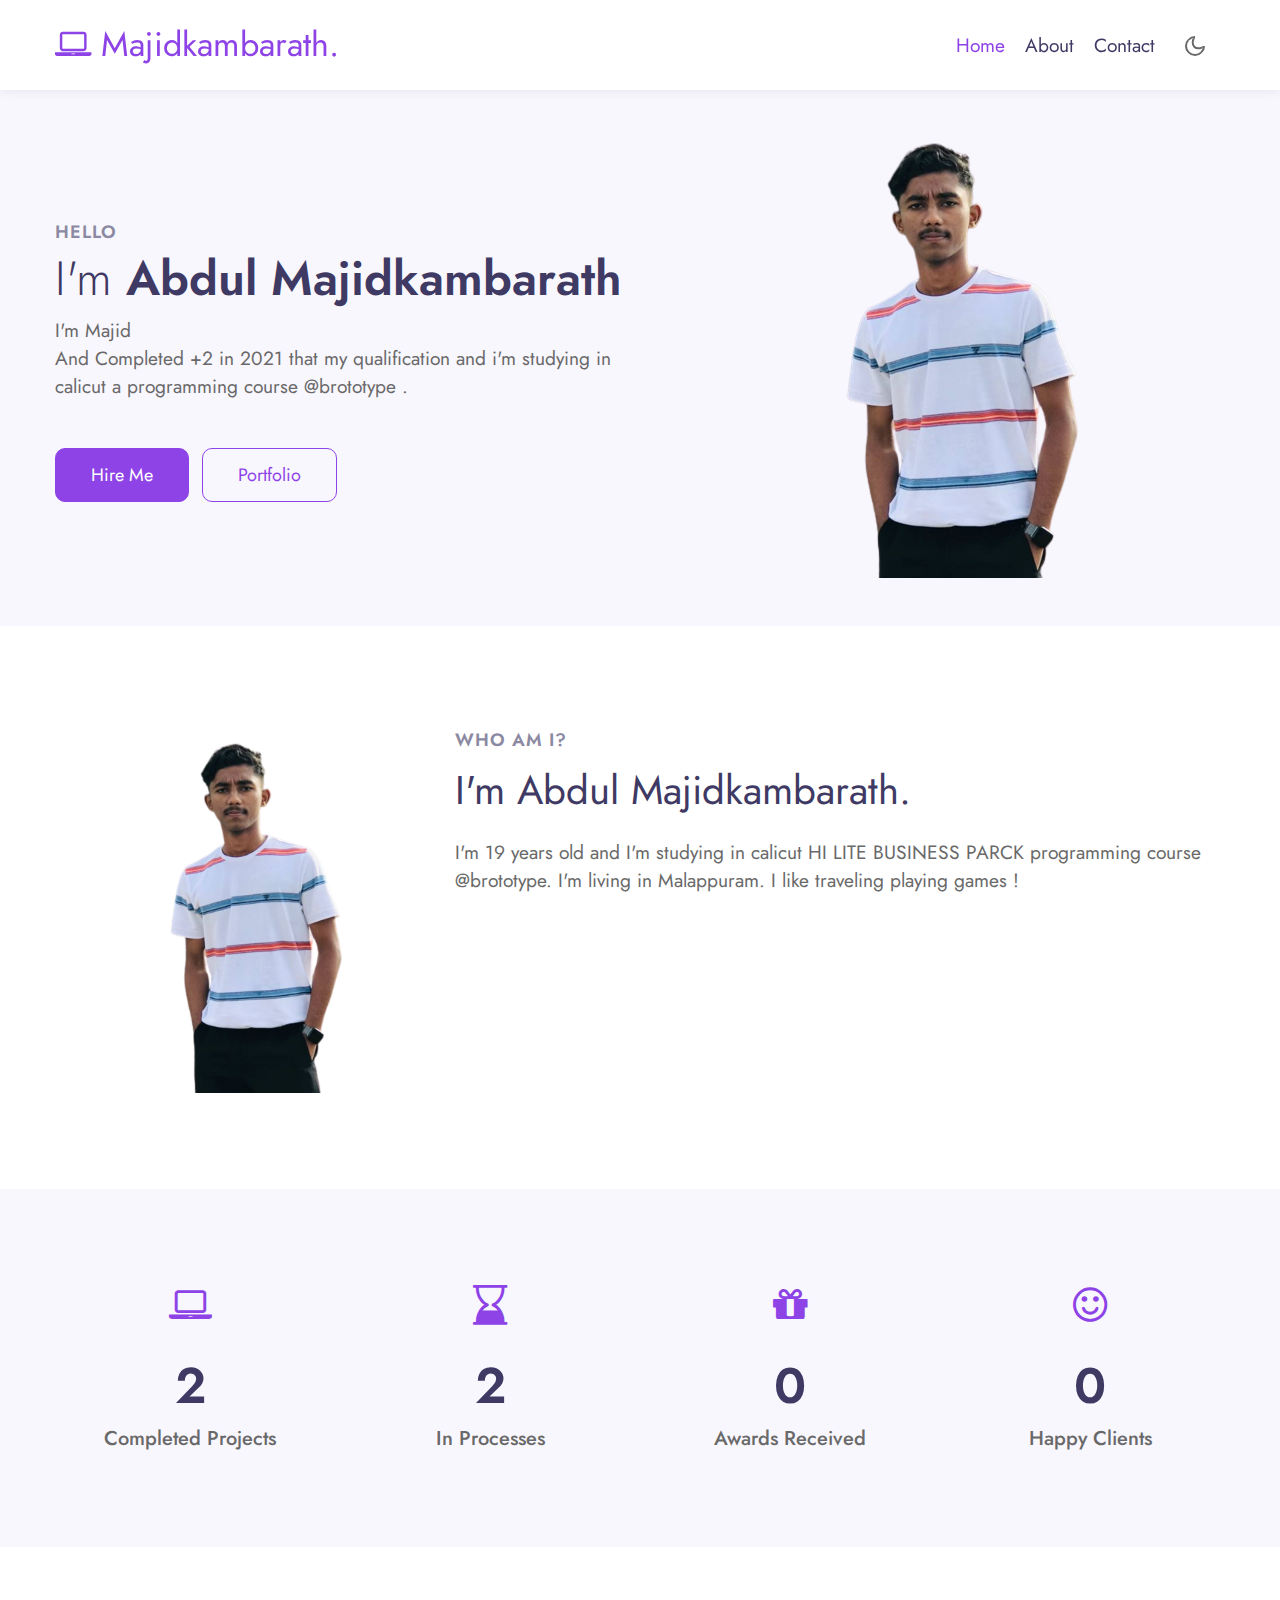
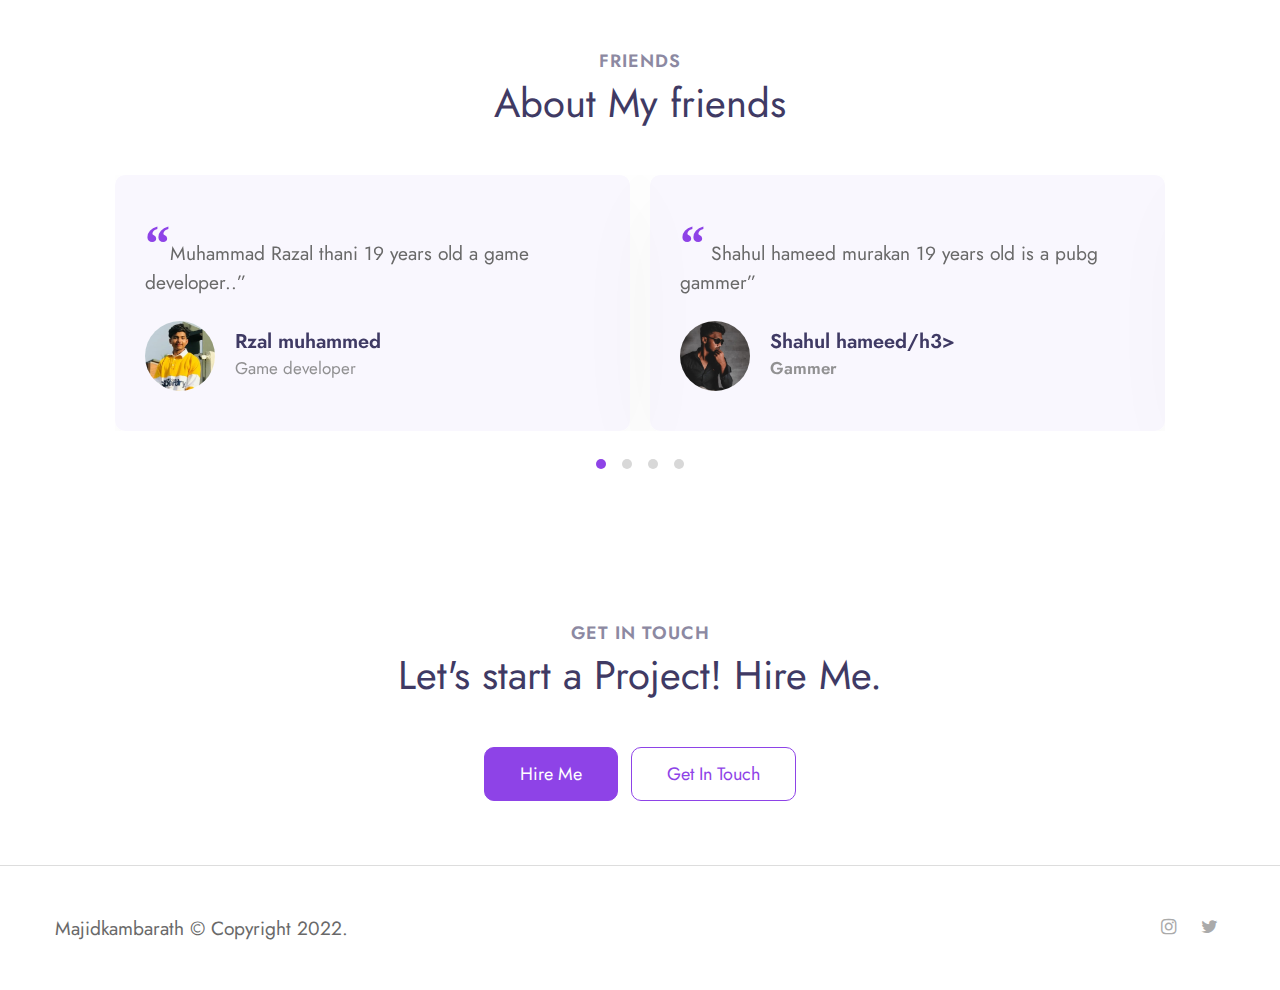
==== index.html @ 9d93299d "first commit" ====
<!--
Author: W3layouts
Author URL: http://w3layouts.com
-->
<!doctype html>
<html lang="en">

<head>
  <!-- Required meta tags -->
  <meta charset="utf-8">
  <meta name="viewport" content="width=device-width, initial-scale=1, shrink-to-fit=no">

  <title>Majidkambarath </title>

  <!-- google fonts -->  
  <link href="//fonts.googleapis.com/css2?family=Jost:wght@300;400;600&display=swap" rel="stylesheet">

  <!-- Template CSS -->
  <link rel="stylesheet" href="assets/css/style-starter.css">
</head>

<body>
<!-- header -->
<header id="site-header" class="fixed-top">
  <div class="container">
      <nav class="navbar navbar-expand-lg stroke">
          <a class="navbar-brand" href="index.html">
              <span class="fa fa-laptop"></span> Majidkambarath. 
          </a>
          <!-- if logo is image enable this   
      <a class="navbar-brand" href="#index.html">
          <img src="image-path" alt="Your logo" title="Your logo" style="height:35px;" />
      </a> -->
          <button class="navbar-toggler  collapsed bg-gradient" type="button" data-toggle="collapse"
              data-target="#navbarTogglerDemo02" aria-controls="navbarTogglerDemo02" aria-expanded="false"
              aria-label="Toggle navigation">
              <span class="navbar-toggler-icon fa icon-expand fa-bars"></span>
              <span class="navbar-toggler-icon fa icon-close fa-times"></span>
              </span>
          </button>

          <div class="collapse navbar-collapse" id="navbarTogglerDemo02">
              <ul class="navbar-nav ml-auto">
                  <li class="nav-item active">
                      <a class="nav-link" href="index.html">Home <span class="sr-only">(current)</span></a>
                  </li>
                  <li class="nav-item @@about__active">
                      <a class="nav-link" href="about.html">About</a>
                  </li>
                  <li class="nav-item @@contact__active">
                      <a class="nav-link" href="contact.html">Contact</a>
                  </li>
              </ul>
          </div>
          <!-- toggle switch for light and dark theme -->
          <div class="mobile-position">
              <nav class="navigation">
                  <div class="theme-switch-wrapper">
                      <label class="theme-switch" for="checkbox">
                          <input type="checkbox" id="checkbox">
                          <div class="mode-container">
                              <i class="gg-sun"></i>
                              <i class="gg-moon"></i>
                          </div>
                      </label>
                  </div>
              </nav>
          </div>
          <!-- //toggle switch for light and dark theme -->
      </nav>
  </div>
</header>
<!-- //header -->

<!-- banner section -->
<section id="home" class="w3l-banner py-5">
    <div class="container">
        <div class="row align-items-center">
            <div class="col-lg-6 col-sm-12 mt-lg-0 mt-4">
                <span class="title-small">Hello</span>
                <h1 class="mb-2 title"> <span>I'm</span> Abdul Majidkambarath</h1>
                <p> I'm Majid <br> And Completed +2 in 2021 that my qualification and i'm studying in calicut a programming course @brototype .</p>
                <div class="mt-sm-5 mt-4">
                    <a class="btn btn-primary btn-style mr-2" href="contact.html"> Hire Me </a>
                    <a class="btn btn-outline-primary btn-style mr-2" href="#portfolio"> Portfolio </a>
                </div>
            </div>
            <div class="col-lg-6 col-md-8 col-sm-10 mt-lg-0 mt-4">
                <div class="img-effect text-lg-center">
                    <img src="assets/images/maji1.png" alt="myphoto" class="img-fluid">
                </div>
            </div>
        </div>
    </div>
</section>
<!-- //banner section -->

<!-- home page about section -->
<section class="w3l-index3" id="about">
    <div class="midd-w3 py-5">
        <div class="container py-lg-5 py-md-3">
            <div class="row">
                <div class="col-lg-4">
                    <div class="position-relative">
                        <img src="assets/images/majid.png" alt="" class="radius-image img-fluid">
                    </div>
                </div>
                <div class="col-lg-8 mt-lg-0 mt-5">
                    <h5 class="title-small mb-2">Who am i?</h5>
                    <h3 class="title-big">I'm Abdul Majidkambarath. </h3>
                    <p class="mt-4"> I'm 19 years old and I'm studying in calicut HI LITE BUSINESS PARCK programming course @brototype. 
                      I'm living in Malappuram. I like traveling playing games !</p>
                </div>
            </div>
        </div>
    </div>
</section>
<!-- //home page about section -->

<!-- home page second section -->

<!-- //home page second section -->

<!-- home page services section -->

<!-- //home page services section -->

<!-- stats -->
<section class="w3l-stats py-lg-5 py-4" id="stats">
    <div class="gallery-inner container py-md-5 py-4">
        <div class="row stats-con">
            <div class="col-sm-3 col-6 stats_info counter_grid">
                <span class="fa fa-laptop"></span>
                <p class="counter">2</p>
                <h4>Completed projects</h4>
            </div>
            <div class="col-sm-3 col-6 stats_info counter_grid1">
                <span class="fa fa-hourglass-end"></span>
                <p class="counter">2</p>
                <h4>In processes</h4>
            </div>
            <div class="col-sm-3 col-6 stats_info counter_grid mt-sm-0 mt-5">
                <span class="fa fa-gift"></span>
                <p class="counter">0</p>
                <h4>Awards Received</h4>
            </div>
            <div class="col-sm-3 col-6 stats_info counter_grid2 mt-sm-0 mt-5">
                <span class="fa fa-smile-o"></span>
                <p class="counter">0</p>
                <h4>Happy Clients</h4>
            </div>
        </div>
    </div>
</section>
<!-- //stats -->
<!-- testimonials -->
<section class="w3l-clients" id="clients">
    <!-- /grids -->
    <div class="cusrtomer-layout py-5">
        <div class="container py-lg-5 py-md-4">
            <div class="heading text-center mx-auto">
                <h6 class="title-small text-center">Friends</h6>
                <h3 class="title-big mb-md-5 mb-4">About My friends </h3>
            </div>
            <!-- /grids -->
            <div class="testimonial-width">
                <div id="owl-demo1" class="owl-carousel owl-theme mb-4">
                    <div class="item">
                        <div class="testimonial-content">
                            <div class="testimonial">
                                <blockquote>
                                    <q>Muhammad Razal thani 19 years old a game developer..</q>
                                </blockquote>
                                <div class="testi-des">
                                    <div class="test-img"><img src="assets/images/dvil (2).jfif" class="img-fluid" alt="client-img">
                                    </div>
                                    <div class="peopl align-self">
                                        <h3>Rzal muhammed</h3>
                                        <p class="indentity">Game developer</p>
                                    </div>
                                </div>
                            </div>
                        </div>
                    </div>
                    <div class="item">
                        <div class="testimonial-content">
                            <div class="testimonial">
                                <blockquote>
                                    <q> Shahul hameed murakan 19 years old is a pubg gammer</q>
                                </blockquote>
                                <div class="testi-des">
                                    <div class="test-img"><img src="assets/images/chavu (2).jfif" class="img-fluid" alt="client-img">
                                    </div>
                                    <div class="peopl align-self">
                                        <h3>Shahul hameed/h3>
                                        <p class="indentity"> Gammer</p>
                                    </div>
                                </div>
                            </div>
                        </div>
                    </div>
                    <div class="item">
                        <div class="testimonial-content">
                            <div class="testimonial">
                                <blockquote>
                                    <q>muhammed faseen cm 21 years old is a fluter developer</q>
                                </blockquote>
                                <div class="testi-des">
                                    <div class="test-img"><img src="assets/images/feen.jpeg" class="img-fluid" alt="client-img">
                                    </div>
                                    <div class="peopl align-self">
                                        <h3>Muhammed faseen cm</h3>
                                        <p class="indentity">fluter developer</p>
                                    </div>
                                </div>
                            </div>
                        </div>
                    </div>
                    <div class="item">
                        <div class="testimonial-content">
                            <div class="testimonial">
                                <blockquote>
                                    <q>muhammed hani 19 years old is a web Designer</q>
                                </blockquote>
                                <div class="testi-des">
                                    <div class="test-img"><img src="assets/images/hni (2).jfif" class="img-fluid" alt="client-img">
                                    </div>
                                    <div class="peopl align-self">
                                        <h3>Muhammad Hani </h3>
                                        <p class="indentity">web Designer</p>
                                    </div>
                                </div>
                            </div>
                        </div>
                    </div>
                    <div class="item">
                      <div class="testimonial-content">
                          <div class="testimonial">
                              <blockquote>
                                  <q>abdu 19 years old is full stack developer</q>
                              </blockquote>
                              <div class="testi-des">
                                  <div class="test-img"><img src="assets/images/abdu.jpeg" class="img-fluid" alt="client-img">
                                  </div>
                                  <div class="peopl align-self">
                                      <h3>abdu</h3>
                                      <p class="indentity">full stack developer</p>
                                  </div>
                              </div>
                          </div>
                      </div>
                  </div>
                    <div class="item">
                        <div class="testimonial-content">
                            <div class="testimonial">
                                <blockquote>
                                    <q>shaheem shon 20 years old is fluter developer </q>
                                </blockquote>
                                <div class="testi-des">
                                    <div class="test-img"><img src="assets/images/shon (2).jfif" class="img-fluid" alt="client-img">
                                    </div>
                                    <div class="peopl align-self">
                                        <h3>shaheem shon</h3>
                                        <p class="indentity">fluter developer</p>
                                    </div>
                                </div>
                            </div>
                        </div>
                    </div>
                    <div class="item">
                        <div class="testimonial-content">
                            <div class="testimonial">
                                <blockquote>
                                    <q>muhammed hadi kt 19 years old is full stack developer</q>
                                </blockquote>
                                <div class="testi-des">
                                    <div class="test-img"><img src="assets/images/hdai.jpeg" class="img-fluid" alt="client-img">
                                    </div>
                                    <div class="peopl align-self">
                                        <h3>muhammed hadi kt</h3>
                                        <p class="indentity">full stack developer</p>
                                    </div>
                                </div>
                            </div>
                        </div>
                    </div>
                </div>
            </div>
        </div>
        <!-- /grids -->
    </div>
    <!-- //grids -->
</section>
<!-- //testimonials -->

<!-- home page video popup section -->

<!-- //home page video popup section -->

 <!-- freelance hire me -->
 <section class="w3l-grid-quote text-center py-5">
   <div class="container py-3">
     <h6 class="title-small">Get in touch</h6>
     <h3 class="title-big mb-md-5 mb-4">Let's start a Project! Hire Me.</h3>
     <a href="contact.html" class="btn btn-style btn-primary mr-2">Hire Me </a>
     <a href="contact.html" class="btn btn-style btn-outline-primary">Get in touch</a>
   </div>
 </section>
 <!-- //freelance hire me -->
 
<!-- Footer -->
<section class="w3l-footer py-sm-5 py-4">
  <div class="container">
    <div class="footer-content">
      <div class="row">
        <div class="col-lg-8 footer-left">
          <p class="m-0">Majidkambarath © Copyright 2022.</p>
        </div>
        <div class="col-lg-4 footer-right text-lg-right text-center mt-lg-0 mt-3">
          <ul class="social m-0 p-0">
            <li><a href="https://instagram.com/abd__majii?igshid=YmMyMTA2M2Y"><span class="fa fa-instagram"></span></a></li>
            <li><a href="https://twitter.com/abd__maji_?t=qpiXvEOFUQR3pn9uxvbAnA&s=09"><span class="fa fa-twitter"></span></a></li>
          </ul>
        </div>
      </div>
    </div>
  </div>

  <!-- move top -->
  <button onclick="topFunction()" id="movetop" title="Go to top">
    <span class="fa fa-angle-up"></span>
  </button>
  <script>
    // When the user scrolls down 20px from the top of the document, show the button
    window.onscroll = function () {
      scrollFunction()
    };

    function scrollFunction() {
      if (document.body.scrollTop > 20 || document.documentElement.scrollTop > 20) {
        document.getElementById("movetop").style.display = "block";
      } else {
        document.getElementById("movetop").style.display = "none";
      }
    }

    // When the user clicks on the button, scroll to the top of the document
    function topFunction() {
      document.body.scrollTop = 0;
      document.documentElement.scrollTop = 0;
    }
  </script>
  <!-- /move top -->
</section>
<!-- //Footer -->

<!-- all js scripts and files here -->

<script src="assets/js/theme-change.js"></script><!-- theme switch js (light and dark)-->

<script src="assets/js/jquery-3.3.1.min.js"></script><!-- default jQuery -->

<!-- /typig-text-->
<script>
  const typedTextSpan = document.querySelector(".typed-text");
  const cursorSpan = document.querySelector(".cursor");

  function type() {
    if (charIndex < textArray[textArrayIndex].length) {
      if (!cursorSpan.classList.contains("typing")) cursorSpan.classList.add("typing");
      typedTextSpan.textContent += textArray[textArrayIndex].charAt(charIndex);
      charIndex++;
      setTimeout(type, typingDelay);
    } else {
      cursorSpan.classList.remove("typing");
      setTimeout(erase, newTextDelay);
    }
  }

  function erase() {
    if (charIndex > 0) {
      // add class 'typing' if there's none
      if (!cursorSpan.classList.contains("typing")) {
        cursorSpan.classList.add("typing");
      }
      typedTextSpan.textContent = textArray[textArrayIndex].substring(0, 0);
      charIndex--;
      setTimeout(erase, erasingDelay);
    } else {
      cursorSpan.classList.remove("typing");
      textArrayIndex++;
      if (textArrayIndex >= textArray.length) textArrayIndex = 0;
      setTimeout(type, typingDelay);
    }
  }

  document.addEventListener("DOMContentLoaded", function () { // On DOM Load initiate the effect
    if (textArray.length) setTimeout(type, newTextDelay + 250);
  });
</script>
<!-- //typig-text-->

<!-- services owlcarousel -->
<script src="assets/js/owl.carousel.js"></script>

<!-- script for services -->
<script>
  $(document).ready(function () {
    $('.owl-two').owlCarousel({
      loop: true,
      margin: 30,
      nav: false,
      responsiveClass: true,
      autoplay: false,
      autoplayTimeout: 5000,
      autoplaySpeed: 1000,
      autoplayHoverPause: false,
      responsive: {
        0: {
          items: 1,
          nav: false
        },
        480: {
          items: 1,
          nav: false
        },
        700: {
          items: 1,
          nav: false
        },
        1090: {
          items: 3,
          nav: false
        }
      }
    })
  })
</script>
<!-- //script for services -->

<!-- script for tesimonials carousel slider -->
<script>
  $(document).ready(function () {
    $("#owl-demo1").owlCarousel({
      loop: true,
      margin: 20,
      nav: false,
      responsiveClass: true,
      responsive: {
        0: {
          items: 1,
          nav: false
        },
        736: {
          items: 1,
          nav: false
        },
        1000: {
          items: 2,
          nav: false,
          loop: false
        }
      }
    })
  })
</script>
<!-- //script for tesimonials carousel slider -->

<!-- video popup -->
<script src="assets/js/jquery.magnific-popup.min.js"></script>
<script>
  $(document).ready(function () {
    $('.popup-with-zoom-anim').magnificPopup({
      type: 'inline',

      fixedContentPos: false,
      fixedBgPos: true,

      overflowY: 'auto',

      closeBtnInside: true,
      preloader: false,

      midClick: true,
      removalDelay: 300,
      mainClass: 'my-mfp-zoom-in'
    });

    $('.popup-with-move-anim').magnificPopup({
      type: 'inline',

      fixedContentPos: false,
      fixedBgPos: true,

      overflowY: 'auto',

      closeBtnInside: true,
      preloader: false,

      midClick: true,
      removalDelay: 300,
      mainClass: 'my-mfp-slide-bottom'
    });
  });
</script>
<!-- //video popup -->

<!-- stats number counter-->
<script src="assets/js/jquery.waypoints.min.js"></script>
<script src="assets/js/jquery.countup.js"></script>
<script>
  $('.counter').countUp();
</script>
<!-- //stats number counter -->

<!-- disable body scroll which navbar is in active -->
<script>
  $(function () {
    $('.navbar-toggler').click(function () {
      $('body').toggleClass('noscroll');
    })
  });
</script>
<!-- disable body scroll which navbar is in active -->

<!--/MENU-JS-->
<script>
  $(window).on("scroll", function () {
    var scroll = $(window).scrollTop();

    if (scroll >= 80) {
      $("#site-header").addClass("nav-fixed");
    } else {
      $("#site-header").removeClass("nav-fixed");
    }
  });

  //Main navigation Active Class Add Remove
  $(".navbar-toggler").on("click", function () {
    $("header").toggleClass("active");
  });
  $(document).on("ready", function () {
    if ($(window).width() > 991) {
      $("header").removeClass("active");
    }
    $(window).on("resize", function () {
      if ($(window).width() > 991) {
        $("header").removeClass("active");
      }
    });
  });
</script>
<!--//MENU-JS-->

<!-- bootstrap js -->
<script src="assets/js/bootstrap.min.js"></script>

</body>

</html>
---- assets/css/style-starter.css ----
@charset "UTF-8";
/*--
Author: W3layouts
Author URL: http://w3layouts.com
--*/
/*!
 * Bootstrap v4.4.1 (https://getbootstrap.com/)
 * Copyright 2011-2019 The Bootstrap Authors
 * Copyright 2011-2019 Twitter, Inc.
 * Licensed under MIT (https://github.com/twbs/bootstrap/blob/master/LICENSE)
 */
:root {
  --blue: #007bff;
  --indigo: #6610f2;
  --purple: #6f42c1;
  --pink: #e83e8c;
  --red: #dc3545;
  --orange: #fd7e14;
  --yellow: #ffc107;
  --green: #28a745;
  --teal: #20c997;
  --cyan: #17a2b8;
  --white: #fff;
  --gray: #6c757d;
  --gray-dark: #343a40;
  --primary: #8e43e7;
  --secondary: #273c66;
  --success: #28a745;
  --info: #17a2b8;
  --warning: #ffc107;
  --danger: #dc3545;
  --light: #f8f9fa;
  --dark: #343a40;
  --breakpoint-xs: 0;
  --breakpoint-sm: 576px;
  --breakpoint-md: 768px;
  --breakpoint-lg: 992px;
  --breakpoint-xl: 1200px;
  --font-family-sans-serif: -apple-system, BlinkMacSystemFont, "Segoe UI", Roboto, "Helvetica Neue", Arial, "Noto Sans", sans-serif, "Apple Color Emoji", "Segoe UI Emoji", "Segoe UI Symbol", "Noto Color Emoji";
  --font-family-monospace: SFMono-Regular, Menlo, Monaco, Consolas, "Liberation Mono", "Courier New", monospace; }

*,
*::before,
*::after {
  box-sizing: border-box; }

html {
  font-family: sans-serif;
  line-height: 1.15;
  -webkit-text-size-adjust: 100%;
  -webkit-tap-highlight-color: rgba(0, 0, 0, 0); }

article, aside, figcaption, figure, footer, header, hgroup, main, nav, section {
  display: block; }

body {
  margin: 0;
  font-family: -apple-system, BlinkMacSystemFont, "Segoe UI", Roboto, "Helvetica Neue", Arial, "Noto Sans", sans-serif, "Apple Color Emoji", "Segoe UI Emoji", "Segoe UI Symbol", "Noto Color Emoji";
  font-size: 1rem;
  font-weight: 400;
  line-height: 1.5;
  color: #212529;
  text-align: left;
  background-color: #fff; }

[tabindex="-1"]:focus:not(:focus-visible) {
  outline: 0 !important; }

hr {
  box-sizing: content-box;
  height: 0;
  overflow: visible; }

h1, h2, h3, h4, h5, h6 {
  margin-top: 0;
  margin-bottom: 0.5rem; }

p {
  margin-top: 0;
  margin-bottom: 1rem; }

abbr[title],
abbr[data-original-title] {
  text-decoration: underline;
  -webkit-text-decoration: underline dotted;
          text-decoration: underline dotted;
  cursor: help;
  border-bottom: 0;
  -webkit-text-decoration-skip-ink: none;
          text-decoration-skip-ink: none; }

address {
  margin-bottom: 1rem;
  font-style: normal;
  line-height: inherit; }

ol,
ul,
dl {
  margin-top: 0;
  margin-bottom: 1rem; }

ol ol,
ul ul,
ol ul,
ul ol {
  margin-bottom: 0; }

dt {
  font-weight: 700; }

dd {
  margin-bottom: .5rem;
  margin-left: 0; }

blockquote {
  margin: 0 0 1rem; }

b,
strong {
  font-weight: bolder; }

small {
  font-size: 80%; }

sub,
sup {
  position: relative;
  font-size: 75%;
  line-height: 0;
  vertical-align: baseline; }

sub {
  bottom: -.25em; }

sup {
  top: -.5em; }

a {
  color: #8e43e7;
  text-decoration: none;
  background-color: transparent; }
  a:hover {
    color: #6719c4;
    text-decoration: underline; }

a:not([href]) {
  color: inherit;
  text-decoration: none; }
  a:not([href]):hover {
    color: inherit;
    text-decoration: none; }

pre,
code,
kbd,
samp {
  font-family: SFMono-Regular, Menlo, Monaco, Consolas, "Liberation Mono", "Courier New", monospace;
  font-size: 1em; }

pre {
  margin-top: 0;
  margin-bottom: 1rem;
  overflow: auto; }

figure {
  margin: 0 0 1rem; }

img {
  vertical-align: middle;
  border-style: none; }

svg {
  overflow: hidden;
  vertical-align: middle; }

table {
  border-collapse: collapse; }

caption {
  padding-top: 0.75rem;
  padding-bottom: 0.75rem;
  color: #6c757d;
  text-align: left;
  caption-side: bottom; }

th {
  text-align: inherit; }

label {
  display: inline-block;
  margin-bottom: 0.5rem; }

button {
  border-radius: 0; }

button:focus {
  outline: 1px dotted;
  outline: 5px auto -webkit-focus-ring-color; }

input,
button,
select,
optgroup,
textarea {
  margin: 0;
  font-family: inherit;
  font-size: inherit;
  line-height: inherit; }

button,
input {
  overflow: visible; }

button,
select {
  text-transform: none; }

select {
  word-wrap: normal; }

button,
[type="button"],
[type="reset"],
[type="submit"] {
  -webkit-appearance: button; }

button:not(:disabled),
[type="button"]:not(:disabled),
[type="reset"]:not(:disabled),
[type="submit"]:not(:disabled) {
  cursor: pointer; }

button::-moz-focus-inner,
[type="button"]::-moz-focus-inner,
[type="reset"]::-moz-focus-inner,
[type="submit"]::-moz-focus-inner {
  padding: 0;
  border-style: none; }

input[type="radio"],
input[type="checkbox"] {
  box-sizing: border-box;
  padding: 0; }

input[type="date"],
input[type="time"],
input[type="datetime-local"],
input[type="month"] {
  -webkit-appearance: listbox; }

textarea {
  overflow: auto;
  resize: vertical; }

fieldset {
  min-width: 0;
  padding: 0;
  margin: 0;
  border: 0; }

legend {
  display: block;
  width: 100%;
  max-width: 100%;
  padding: 0;
  margin-bottom: .5rem;
  font-size: 1.5rem;
  line-height: inherit;
  color: inherit;
  white-space: normal; }
  @media (max-width: 1200px) {
    legend {
      font-size: calc(1.275rem + 0.3vw) ; } }

progress {
  vertical-align: baseline; }

[type="number"]::-webkit-inner-spin-button,
[type="number"]::-webkit-outer-spin-button {
  height: auto; }

[type="search"] {
  outline-offset: -2px;
  -webkit-appearance: none; }

[type="search"]::-webkit-search-decoration {
  -webkit-appearance: none; }

::-webkit-file-upload-button {
  font: inherit;
  -webkit-appearance: button; }

output {
  display: inline-block; }

summary {
  display: list-item;
  cursor: pointer; }

template {
  display: none; }

[hidden] {
  display: none !important; }

h1, h2, h3, h4, h5, h6,
.h1, .h2, .h3, .h4, .h5, .h6 {
  margin-bottom: 0.5rem;
  font-weight: 500;
  line-height: 1.2; }

h1, .h1 {
  font-size: 2.5rem; }
  @media (max-width: 1200px) {
    h1, .h1 {
      font-size: calc(1.375rem + 1.5vw) ; } }

h2, .h2 {
  font-size: 2rem; }
  @media (max-width: 1200px) {
    h2, .h2 {
      font-size: calc(1.325rem + 0.9vw) ; } }

h3, .h3 {
  font-size: 1.75rem; }
  @media (max-width: 1200px) {
    h3, .h3 {
      font-size: calc(1.3rem + 0.6vw) ; } }

h4, .h4 {
  font-size: 1.5rem; }
  @media (max-width: 1200px) {
    h4, .h4 {
      font-size: calc(1.275rem + 0.3vw) ; } }

h5, .h5 {
  font-size: 1.25rem; }

h6, .h6 {
  font-size: 1rem; }

.lead {
  font-size: 1.25rem;
  font-weight: 300; }

.display-1 {
  font-size: 6rem;
  font-weight: 300;
  line-height: 1.2; }
  @media (max-width: 1200px) {
    .display-1 {
      font-size: calc(1.725rem + 5.7vw) ; } }

.display-2 {
  font-size: 5.5rem;
  font-weight: 300;
  line-height: 1.2; }
  @media (max-width: 1200px) {
    .display-2 {
      font-size: calc(1.675rem + 5.1vw) ; } }

.display-3 {
  font-size: 4.5rem;
  font-weight: 300;
  line-height: 1.2; }
  @media (max-width: 1200px) {
    .display-3 {
      font-size: calc(1.575rem + 3.9vw) ; } }

.display-4 {
  font-size: 3.5rem;
  font-weight: 300;
  line-height: 1.2; }
  @media (max-width: 1200px) {
    .display-4 {
      font-size: calc(1.475rem + 2.7vw) ; } }

hr {
  margin-top: 1rem;
  margin-bottom: 1rem;
  border: 0;
  border-top: 1px solid rgba(0, 0, 0, 0.1); }

small,
.small {
  font-size: 80%;
  font-weight: 400; }

mark,
.mark {
  padding: 0.2em;
  background-color: #fcf8e3; }

.list-unstyled {
  padding-left: 0;
  list-style: none; }

.list-inline {
  padding-left: 0;
  list-style: none; }

.list-inline-item {
  display: inline-block; }
  .list-inline-item:not(:last-child) {
    margin-right: 0.5rem; }

.initialism {
  font-size: 90%;
  text-transform: uppercase; }

.blockquote {
  margin-bottom: 1rem;
  font-size: 1.25rem; }

.blockquote-footer {
  display: block;
  font-size: 80%;
  color: #6c757d; }
  .blockquote-footer::before {
    content: "\2014\00A0"; }

.img-fluid {
  max-width: 100%;
  height: auto; }

.img-thumbnail {
  padding: 0.25rem;
  background-color: #fff;
  border: 1px solid #dee2e6;
  border-radius: 0.25rem;
  max-width: 100%;
  height: auto; }

.figure {
  display: inline-block; }

.figure-img {
  margin-bottom: 0.5rem;
  line-height: 1; }

.figure-caption {
  font-size: 90%;
  color: #6c757d; }

code {
  font-size: 87.5%;
  color: #e83e8c;
  word-wrap: break-word; }
  a > code {
    color: inherit; }

kbd {
  padding: 0.2rem 0.4rem;
  font-size: 87.5%;
  color: #fff;
  background-color: #212529;
  border-radius: 0.2rem; }
  kbd kbd {
    padding: 0;
    font-size: 100%;
    font-weight: 700; }

pre {
  display: block;
  font-size: 87.5%;
  color: #212529; }
  pre code {
    font-size: inherit;
    color: inherit;
    word-break: normal; }

.pre-scrollable {
  max-height: 340px;
  overflow-y: scroll; }

.container {
  width: 100%;
  padding-right: 15px;
  padding-left: 15px;
  margin-right: auto;
  margin-left: auto; }
  @media (min-width: 576px) {
    .container {
      max-width: 540px; } }
  @media (min-width: 768px) {
    .container {
      max-width: 720px; } }
  @media (min-width: 992px) {
    .container {
      max-width: 960px; } }
  @media (min-width: 1200px) {
    .container {
      max-width: 1140px; } }

.container-fluid, .container-sm, .container-md, .container-lg, .container-xl {
  width: 100%;
  padding-right: 15px;
  padding-left: 15px;
  margin-right: auto;
  margin-left: auto; }

@media (min-width: 576px) {
  .container, .container-sm {
    max-width: 540px; } }

@media (min-width: 768px) {
  .container, .container-sm, .container-md {
    max-width: 720px; } }

@media (min-width: 992px) {
  .container, .container-sm, .container-md, .container-lg {
    max-width: 960px; } }

@media (min-width: 1200px) {
  .container, .container-sm, .container-md, .container-lg, .container-xl {
    max-width: 1140px; } }

.row {
  display: flex;
  flex-wrap: wrap;
  margin-right: -15px;
  margin-left: -15px; }

.no-gutters {
  margin-right: 0;
  margin-left: 0; }
  .no-gutters > .col,
  .no-gutters > [class*="col-"] {
    padding-right: 0;
    padding-left: 0; }

.col-1, .col-2, .col-3, .col-4, .col-5, .col-6, .col-7, .col-8, .col-9, .col-10, .col-11, .col-12, .col,
.col-auto, .col-sm-1, .col-sm-2, .col-sm-3, .col-sm-4, .col-sm-5, .col-sm-6, .col-sm-7, .col-sm-8, .col-sm-9, .col-sm-10, .col-sm-11, .col-sm-12, .col-sm,
.col-sm-auto, .col-md-1, .col-md-2, .col-md-3, .col-md-4, .col-md-5, .col-md-6, .col-md-7, .col-md-8, .col-md-9, .col-md-10, .col-md-11, .col-md-12, .col-md,
.col-md-auto, .col-lg-1, .col-lg-2, .col-lg-3, .col-lg-4, .col-lg-5, .col-lg-6, .col-lg-7, .col-lg-8, .col-lg-9, .col-lg-10, .col-lg-11, .col-lg-12, .col-lg,
.col-lg-auto, .col-xl-1, .col-xl-2, .col-xl-3, .col-xl-4, .col-xl-5, .col-xl-6, .col-xl-7, .col-xl-8, .col-xl-9, .col-xl-10, .col-xl-11, .col-xl-12, .col-xl,
.col-xl-auto {
  position: relative;
  width: 100%;
  padding-right: 15px;
  padding-left: 15px; }

.col {
  flex-basis: 0;
  flex-grow: 1;
  max-width: 100%; }

.row-cols-1 > * {
  flex: 0 0 100%;
  max-width: 100%; }

.row-cols-2 > * {
  flex: 0 0 50%;
  max-width: 50%; }

.row-cols-3 > * {
  flex: 0 0 33.33333%;
  max-width: 33.33333%; }

.row-cols-4 > * {
  flex: 0 0 25%;
  max-width: 25%; }

.row-cols-5 > * {
  flex: 0 0 20%;
  max-width: 20%; }

.row-cols-6 > * {
  flex: 0 0 16.66667%;
  max-width: 16.66667%; }

.col-auto {
  flex: 0 0 auto;
  width: auto;
  max-width: 100%; }

.col-1 {
  flex: 0 0 8.33333%;
  max-width: 8.33333%; }

.col-2 {
  flex: 0 0 16.66667%;
  max-width: 16.66667%; }

.col-3 {
  flex: 0 0 25%;
  max-width: 25%; }

.col-4 {
  flex: 0 0 33.33333%;
  max-width: 33.33333%; }

.col-5 {
  flex: 0 0 41.66667%;
  max-width: 41.66667%; }

.col-6 {
  flex: 0 0 50%;
  max-width: 50%; }

.col-7 {
  flex: 0 0 58.33333%;
  max-width: 58.33333%; }

.col-8 {
  flex: 0 0 66.66667%;
  max-width: 66.66667%; }

.col-9 {
  flex: 0 0 75%;
  max-width: 75%; }

.col-10 {
  flex: 0 0 83.33333%;
  max-width: 83.33333%; }

.col-11 {
  flex: 0 0 91.66667%;
  max-width: 91.66667%; }

.col-12 {
  flex: 0 0 100%;
  max-width: 100%; }

.order-first {
  order: -1; }

.order-last {
  order: 13; }

.order-0 {
  order: 0; }

.order-1 {
  order: 1; }

.order-2 {
  order: 2; }

.order-3 {
  order: 3; }

.order-4 {
  order: 4; }

.order-5 {
  order: 5; }

.order-6 {
  order: 6; }

.order-7 {
  order: 7; }

.order-8 {
  order: 8; }

.order-9 {
  order: 9; }

.order-10 {
  order: 10; }

.order-11 {
  order: 11; }

.order-12 {
  order: 12; }

.offset-1 {
  margin-left: 8.33333%; }

.offset-2 {
  margin-left: 16.66667%; }

.offset-3 {
  margin-left: 25%; }

.offset-4 {
  margin-left: 33.33333%; }

.offset-5 {
  margin-left: 41.66667%; }

.offset-6 {
  margin-left: 50%; }

.offset-7 {
  margin-left: 58.33333%; }

.offset-8 {
  margin-left: 66.66667%; }

.offset-9 {
  margin-left: 75%; }

.offset-10 {
  margin-left: 83.33333%; }

.offset-11 {
  margin-left: 91.66667%; }

@media (min-width: 576px) {
  .col-sm {
    flex-basis: 0;
    flex-grow: 1;
    max-width: 100%; }
  .row-cols-sm-1 > * {
    flex: 0 0 100%;
    max-width: 100%; }
  .row-cols-sm-2 > * {
    flex: 0 0 50%;
    max-width: 50%; }
  .row-cols-sm-3 > * {
    flex: 0 0 33.33333%;
    max-width: 33.33333%; }
  .row-cols-sm-4 > * {
    flex: 0 0 25%;
    max-width: 25%; }
  .row-cols-sm-5 > * {
    flex: 0 0 20%;
    max-width: 20%; }
  .row-cols-sm-6 > * {
    flex: 0 0 16.66667%;
    max-width: 16.66667%; }
  .col-sm-auto {
    flex: 0 0 auto;
    width: auto;
    max-width: 100%; }
  .col-sm-1 {
    flex: 0 0 8.33333%;
    max-width: 8.33333%; }
  .col-sm-2 {
    flex: 0 0 16.66667%;
    max-width: 16.66667%; }
  .col-sm-3 {
    flex: 0 0 25%;
    max-width: 25%; }
  .col-sm-4 {
    flex: 0 0 33.33333%;
    max-width: 33.33333%; }
  .col-sm-5 {
    flex: 0 0 41.66667%;
    max-width: 41.66667%; }
  .col-sm-6 {
    flex: 0 0 50%;
    max-width: 50%; }
  .col-sm-7 {
    flex: 0 0 58.33333%;
    max-width: 58.33333%; }
  .col-sm-8 {
    flex: 0 0 66.66667%;
    max-width: 66.66667%; }
  .col-sm-9 {
    flex: 0 0 75%;
    max-width: 75%; }
  .col-sm-10 {
    flex: 0 0 83.33333%;
    max-width: 83.33333%; }
  .col-sm-11 {
    flex: 0 0 91.66667%;
    max-width: 91.66667%; }
  .col-sm-12 {
    flex: 0 0 100%;
    max-width: 100%; }
  .order-sm-first {
    order: -1; }
  .order-sm-last {
    order: 13; }
  .order-sm-0 {
    order: 0; }
  .order-sm-1 {
    order: 1; }
  .order-sm-2 {
    order: 2; }
  .order-sm-3 {
    order: 3; }
  .order-sm-4 {
    order: 4; }
  .order-sm-5 {
    order: 5; }
  .order-sm-6 {
    order: 6; }
  .order-sm-7 {
    order: 7; }
  .order-sm-8 {
    order: 8; }
  .order-sm-9 {
    order: 9; }
  .order-sm-10 {
    order: 10; }
  .order-sm-11 {
    order: 11; }
  .order-sm-12 {
    order: 12; }
  .offset-sm-0 {
    margin-left: 0; }
  .offset-sm-1 {
    margin-left: 8.33333%; }
  .offset-sm-2 {
    margin-left: 16.66667%; }
  .offset-sm-3 {
    margin-left: 25%; }
  .offset-sm-4 {
    margin-left: 33.33333%; }
  .offset-sm-5 {
    margin-left: 41.66667%; }
  .offset-sm-6 {
    margin-left: 50%; }
  .offset-sm-7 {
    margin-left: 58.33333%; }
  .offset-sm-8 {
    margin-left: 66.66667%; }
  .offset-sm-9 {
    margin-left: 75%; }
  .offset-sm-10 {
    margin-left: 83.33333%; }
  .offset-sm-11 {
    margin-left: 91.66667%; } }

@media (min-width: 768px) {
  .col-md {
    flex-basis: 0;
    flex-grow: 1;
    max-width: 100%; }
  .row-cols-md-1 > * {
    flex: 0 0 100%;
    max-width: 100%; }
  .row-cols-md-2 > * {
    flex: 0 0 50%;
    max-width: 50%; }
  .row-cols-md-3 > * {
    flex: 0 0 33.33333%;
    max-width: 33.33333%; }
  .row-cols-md-4 > * {
    flex: 0 0 25%;
    max-width: 25%; }
  .row-cols-md-5 > * {
    flex: 0 0 20%;
    max-width: 20%; }
  .row-cols-md-6 > * {
    flex: 0 0 16.66667%;
    max-width: 16.66667%; }
  .col-md-auto {
    flex: 0 0 auto;
    width: auto;
    max-width: 100%; }
  .col-md-1 {
    flex: 0 0 8.33333%;
    max-width: 8.33333%; }
  .col-md-2 {
    flex: 0 0 16.66667%;
    max-width: 16.66667%; }
  .col-md-3 {
    flex: 0 0 25%;
    max-width: 25%; }
  .col-md-4 {
    flex: 0 0 33.33333%;
    max-width: 33.33333%; }
  .col-md-5 {
    flex: 0 0 41.66667%;
    max-width: 41.66667%; }
  .col-md-6 {
    flex: 0 0 50%;
    max-width: 50%; }
  .col-md-7 {
    flex: 0 0 58.33333%;
    max-width: 58.33333%; }
  .col-md-8 {
    flex: 0 0 66.66667%;
    max-width: 66.66667%; }
  .col-md-9 {
    flex: 0 0 75%;
    max-width: 75%; }
  .col-md-10 {
    flex: 0 0 83.33333%;
    max-width: 83.33333%; }
  .col-md-11 {
    flex: 0 0 91.66667%;
    max-width: 91.66667%; }
  .col-md-12 {
    flex: 0 0 100%;
    max-width: 100%; }
  .order-md-first {
    order: -1; }
  .order-md-last {
    order: 13; }
  .order-md-0 {
    order: 0; }
  .order-md-1 {
    order: 1; }
  .order-md-2 {
    order: 2; }
  .order-md-3 {
    order: 3; }
  .order-md-4 {
    order: 4; }
  .order-md-5 {
    order: 5; }
  .order-md-6 {
    order: 6; }
  .order-md-7 {
    order: 7; }
  .order-md-8 {
    order: 8; }
  .order-md-9 {
    order: 9; }
  .order-md-10 {
    order: 10; }
  .order-md-11 {
    order: 11; }
  .order-md-12 {
    order: 12; }
  .offset-md-0 {
    margin-left: 0; }
  .offset-md-1 {
    margin-left: 8.33333%; }
  .offset-md-2 {
    margin-left: 16.66667%; }
  .offset-md-3 {
    margin-left: 25%; }
  .offset-md-4 {
    margin-left: 33.33333%; }
  .offset-md-5 {
    margin-left: 41.66667%; }
  .offset-md-6 {
    margin-left: 50%; }
  .offset-md-7 {
    margin-left: 58.33333%; }
  .offset-md-8 {
    margin-left: 66.66667%; }
  .offset-md-9 {
    margin-left: 75%; }
  .offset-md-10 {
    margin-left: 83.33333%; }
  .offset-md-11 {
    margin-left: 91.66667%; } }

@media (min-width: 992px) {
  .col-lg {
    flex-basis: 0;
    flex-grow: 1;
    max-width: 100%; }
  .row-cols-lg-1 > * {
    flex: 0 0 100%;
    max-width: 100%; }
  .row-cols-lg-2 > * {
    flex: 0 0 50%;
    max-width: 50%; }
  .row-cols-lg-3 > * {
    flex: 0 0 33.33333%;
    max-width: 33.33333%; }
  .row-cols-lg-4 > * {
    flex: 0 0 25%;
    max-width: 25%; }
  .row-cols-lg-5 > * {
    flex: 0 0 20%;
    max-width: 20%; }
  .row-cols-lg-6 > * {
    flex: 0 0 16.66667%;
    max-width: 16.66667%; }
  .col-lg-auto {
    flex: 0 0 auto;
    width: auto;
    max-width: 100%; }
  .col-lg-1 {
    flex: 0 0 8.33333%;
    max-width: 8.33333%; }
  .col-lg-2 {
    flex: 0 0 16.66667%;
    max-width: 16.66667%; }
  .col-lg-3 {
    flex: 0 0 25%;
    max-width: 25%; }
  .col-lg-4 {
    flex: 0 0 33.33333%;
    max-width: 33.33333%; }
  .col-lg-5 {
    flex: 0 0 41.66667%;
    max-width: 41.66667%; }
  .col-lg-6 {
    flex: 0 0 50%;
    max-width: 50%; }
  .col-lg-7 {
    flex: 0 0 58.33333%;
    max-width: 58.33333%; }
  .col-lg-8 {
    flex: 0 0 66.66667%;
    max-width: 66.66667%; }
  .col-lg-9 {
    flex: 0 0 75%;
    max-width: 75%; }
  .col-lg-10 {
    flex: 0 0 83.33333%;
    max-width: 83.33333%; }
  .col-lg-11 {
    flex: 0 0 91.66667%;
    max-width: 91.66667%; }
  .col-lg-12 {
    flex: 0 0 100%;
    max-width: 100%; }
  .order-lg-first {
    order: -1; }
  .order-lg-last {
    order: 13; }
  .order-lg-0 {
    order: 0; }
  .order-lg-1 {
    order: 1; }
  .order-lg-2 {
    order: 2; }
  .order-lg-3 {
    order: 3; }
  .order-lg-4 {
    order: 4; }
  .order-lg-5 {
    order: 5; }
  .order-lg-6 {
    order: 6; }
  .order-lg-7 {
    order: 7; }
  .order-lg-8 {
    order: 8; }
  .order-lg-9 {
    order: 9; }
  .order-lg-10 {
    order: 10; }
  .order-lg-11 {
    order: 11; }
  .order-lg-12 {
    order: 12; }
  .offset-lg-0 {
    margin-left: 0; }
  .offset-lg-1 {
    margin-left: 8.33333%; }
  .offset-lg-2 {
    margin-left: 16.66667%; }
  .offset-lg-3 {
    margin-left: 25%; }
  .offset-lg-4 {
    margin-left: 33.33333%; }
  .offset-lg-5 {
    margin-left: 41.66667%; }
  .offset-lg-6 {
    margin-left: 50%; }
  .offset-lg-7 {
    margin-left: 58.33333%; }
  .offset-lg-8 {
    margin-left: 66.66667%; }
  .offset-lg-9 {
    margin-left: 75%; }
  .offset-lg-10 {
    margin-left: 83.33333%; }
  .offset-lg-11 {
    margin-left: 91.66667%; } }

@media (min-width: 1200px) {
  .col-xl {
    flex-basis: 0;
    flex-grow: 1;
    max-width: 100%; }
  .row-cols-xl-1 > * {
    flex: 0 0 100%;
    max-width: 100%; }
  .row-cols-xl-2 > * {
    flex: 0 0 50%;
    max-width: 50%; }
  .row-cols-xl-3 > * {
    flex: 0 0 33.33333%;
    max-width: 33.33333%; }
  .row-cols-xl-4 > * {
    flex: 0 0 25%;
    max-width: 25%; }
  .row-cols-xl-5 > * {
    flex: 0 0 20%;
    max-width: 20%; }
  .row-cols-xl-6 > * {
    flex: 0 0 16.66667%;
    max-width: 16.66667%; }
  .col-xl-auto {
    flex: 0 0 auto;
    width: auto;
    max-width: 100%; }
  .col-xl-1 {
    flex: 0 0 8.33333%;
    max-width: 8.33333%; }
  .col-xl-2 {
    flex: 0 0 16.66667%;
    max-width: 16.66667%; }
  .col-xl-3 {
    flex: 0 0 25%;
    max-width: 25%; }
  .col-xl-4 {
    flex: 0 0 33.33333%;
    max-width: 33.33333%; }
  .col-xl-5 {
    flex: 0 0 41.66667%;
    max-width: 41.66667%; }
  .col-xl-6 {
    flex: 0 0 50%;
    max-width: 50%; }
  .col-xl-7 {
    flex: 0 0 58.33333%;
    max-width: 58.33333%; }
  .col-xl-8 {
    flex: 0 0 66.66667%;
    max-width: 66.66667%; }
  .col-xl-9 {
    flex: 0 0 75%;
    max-width: 75%; }
  .col-xl-10 {
    flex: 0 0 83.33333%;
    max-width: 83.33333%; }
  .col-xl-11 {
    flex: 0 0 91.66667%;
    max-width: 91.66667%; }
  .col-xl-12 {
    flex: 0 0 100%;
    max-width: 100%; }
  .order-xl-first {
    order: -1; }
  .order-xl-last {
    order: 13; }
  .order-xl-0 {
    order: 0; }
  .order-xl-1 {
    order: 1; }
  .order-xl-2 {
    order: 2; }
  .order-xl-3 {
    order: 3; }
  .order-xl-4 {
    order: 4; }
  .order-xl-5 {
    order: 5; }
  .order-xl-6 {
    order: 6; }
  .order-xl-7 {
    order: 7; }
  .order-xl-8 {
    order: 8; }
  .order-xl-9 {
    order: 9; }
  .order-xl-10 {
    order: 10; }
  .order-xl-11 {
    order: 11; }
  .order-xl-12 {
    order: 12; }
  .offset-xl-0 {
    margin-left: 0; }
  .offset-xl-1 {
    margin-left: 8.33333%; }
  .offset-xl-2 {
    margin-left: 16.66667%; }
  .offset-xl-3 {
    margin-left: 25%; }
  .offset-xl-4 {
    margin-left: 33.33333%; }
  .offset-xl-5 {
    margin-left: 41.66667%; }
  .offset-xl-6 {
    margin-left: 50%; }
  .offset-xl-7 {
    margin-left: 58.33333%; }
  .offset-xl-8 {
    margin-left: 66.66667%; }
  .offset-xl-9 {
    margin-left: 75%; }
  .offset-xl-10 {
    margin-left: 83.33333%; }
  .offset-xl-11 {
    margin-left: 91.66667%; } }

.table {
  width: 100%;
  margin-bottom: 1rem;
  color: #212529; }
  .table th,
  .table td {
    padding: 0.75rem;
    vertical-align: top;
    border-top: 1px solid #dee2e6; }
  .table thead th {
    vertical-align: bottom;
    border-bottom: 2px solid #dee2e6; }
  .table tbody + tbody {
    border-top: 2px solid #dee2e6; }

.table-sm th,
.table-sm td {
  padding: 0.3rem; }

.table-bordered {
  border: 1px solid #dee2e6; }
  .table-bordered th,
  .table-bordered td {
    border: 1px solid #dee2e6; }
  .table-bordered thead th,
  .table-bordered thead td {
    border-bottom-width: 2px; }

.table-borderless th,
.table-borderless td,
.table-borderless thead th,
.table-borderless tbody + tbody {
  border: 0; }

.table-striped tbody tr:nth-of-type(odd) {
  background-color: rgba(0, 0, 0, 0.05); }

.table-hover tbody tr:hover {
  color: #212529;
  background-color: rgba(0, 0, 0, 0.075); }

.table-primary,
.table-primary > th,
.table-primary > td {
  background-color: #dfcaf8; }

.table-primary th,
.table-primary td,
.table-primary thead th,
.table-primary tbody + tbody {
  border-color: #c49df3; }

.table-hover .table-primary:hover {
  background-color: #d1b3f5; }
  .table-hover .table-primary:hover > td,
  .table-hover .table-primary:hover > th {
    background-color: #d1b3f5; }

.table-secondary,
.table-secondary > th,
.table-secondary > td {
  background-color: #c3c8d4; }

.table-secondary th,
.table-secondary td,
.table-secondary thead th,
.table-secondary tbody + tbody {
  border-color: #8f9aaf; }

.table-hover .table-secondary:hover {
  background-color: #b4bac9; }
  .table-hover .table-secondary:hover > td,
  .table-hover .table-secondary:hover > th {
    background-color: #b4bac9; }

.table-success,
.table-success > th,
.table-success > td {
  background-color: #c3e6cb; }

.table-success th,
.table-success td,
.table-success thead th,
.table-success tbody + tbody {
  border-color: #8fd19e; }

.table-hover .table-success:hover {
  background-color: #b1dfbb; }
  .table-hover .table-success:hover > td,
  .table-hover .table-success:hover > th {
    background-color: #b1dfbb; }

.table-info,
.table-info > th,
.table-info > td {
  background-color: #bee5eb; }

.table-info th,
.table-info td,
.table-info thead th,
.table-info tbody + tbody {
  border-color: #86cfda; }

.table-hover .table-info:hover {
  background-color: #abdde5; }
  .table-hover .table-info:hover > td,
  .table-hover .table-info:hover > th {
    background-color: #abdde5; }

.table-warning,
.table-warning > th,
.table-warning > td {
  background-color: #ffeeba; }

.table-warning th,
.table-warning td,
.table-warning thead th,
.table-warning tbody + tbody {
  border-color: #ffdf7e; }

.table-hover .table-warning:hover {
  background-color: #ffe8a1; }
  .table-hover .table-warning:hover > td,
  .table-hover .table-warning:hover > th {
    background-color: #ffe8a1; }

.table-danger,
.table-danger > th,
.table-danger > td {
  background-color: #f5c6cb; }

.table-danger th,
.table-danger td,
.table-danger thead th,
.table-danger tbody + tbody {
  border-color: #ed969e; }

.table-hover .table-danger:hover {
  background-color: #f1b0b7; }
  .table-hover .table-danger:hover > td,
  .table-hover .table-danger:hover > th {
    background-color: #f1b0b7; }

.table-light,
.table-light > th,
.table-light > td {
  background-color: #fdfdfe; }

.table-light th,
.table-light td,
.table-light thead th,
.table-light tbody + tbody {
  border-color: #fbfcfc; }

.table-hover .table-light:hover {
  background-color: #ececf6; }
  .table-hover .table-light:hover > td,
  .table-hover .table-light:hover > th {
    background-color: #ececf6; }

.table-dark,
.table-dark > th,
.table-dark > td {
  background-color: #c6c8ca; }

.table-dark th,
.table-dark td,
.table-dark thead th,
.table-dark tbody + tbody {
  border-color: #95999c; }

.table-hover .table-dark:hover {
  background-color: #b9bbbe; }
  .table-hover .table-dark:hover > td,
  .table-hover .table-dark:hover > th {
    background-color: #b9bbbe; }

.table-active,
.table-active > th,
.table-active > td {
  background-color: rgba(0, 0, 0, 0.075); }

.table-hover .table-active:hover {
  background-color: rgba(0, 0, 0, 0.075); }
  .table-hover .table-active:hover > td,
  .table-hover .table-active:hover > th {
    background-color: rgba(0, 0, 0, 0.075); }

.table .thead-dark th {
  color: #fff;
  background-color: #343a40;
  border-color: #454d55; }

.table .thead-light th {
  color: #495057;
  background-color: #e9ecef;
  border-color: #dee2e6; }

.table-dark {
  color: #fff;
  background-color: #343a40; }
  .table-dark th,
  .table-dark td,
  .table-dark thead th {
    border-color: #454d55; }
  .table-dark.table-bordered {
    border: 0; }
  .table-dark.table-striped tbody tr:nth-of-type(odd) {
    background-color: rgba(255, 255, 255, 0.05); }
  .table-dark.table-hover tbody tr:hover {
    color: #fff;
    background-color: rgba(255, 255, 255, 0.075); }

@media (max-width: 575.98px) {
  .table-responsive-sm {
    display: block;
    width: 100%;
    overflow-x: auto;
    -webkit-overflow-scrolling: touch; }
    .table-responsive-sm > .table-bordered {
      border: 0; } }

@media (max-width: 767.98px) {
  .table-responsive-md {
    display: block;
    width: 100%;
    overflow-x: auto;
    -webkit-overflow-scrolling: touch; }
    .table-responsive-md > .table-bordered {
      border: 0; } }

@media (max-width: 991.98px) {
  .table-responsive-lg {
    display: block;
    width: 100%;
    overflow-x: auto;
    -webkit-overflow-scrolling: touch; }
    .table-responsive-lg > .table-bordered {
      border: 0; } }

@media (max-width: 1199.98px) {
  .table-responsive-xl {
    display: block;
    width: 100%;
    overflow-x: auto;
    -webkit-overflow-scrolling: touch; }
    .table-responsive-xl > .table-bordered {
      border: 0; } }

.table-responsive {
  display: block;
  width: 100%;
  overflow-x: auto;
  -webkit-overflow-scrolling: touch; }
  .table-responsive > .table-bordered {
    border: 0; }

.form-control {
  display: block;
  width: 100%;
  height: calc(1.5em + 0.75rem + 2px);
  padding: 0.375rem 0.75rem;
  font-size: 1rem;
  font-weight: 400;
  line-height: 1.5;
  color: #495057;
  background-color: #fff;
  background-clip: padding-box;
  border: 1px solid #ced4da;
  border-radius: 0.25rem;
  transition: border-color 0.15s ease-in-out, box-shadow 0.15s ease-in-out; }
  @media (prefers-reduced-motion: reduce) {
    .form-control {
      transition: none; } }
  .form-control::-ms-expand {
    background-color: transparent;
    border: 0; }
  .form-control:-moz-focusring {
    color: transparent;
    text-shadow: 0 0 0 #495057; }
  .form-control:focus {
    color: #495057;
    background-color: #fff;
    border-color: #d2b4f5;
    outline: 0;
    box-shadow: 0 0 0 0.2rem rgba(142, 67, 231, 0.25); }
  .form-control::-webkit-input-placeholder {
    color: #6c757d;
    opacity: 1; }
  .form-control::-moz-placeholder {
    color: #6c757d;
    opacity: 1; }
  .form-control:-ms-input-placeholder {
    color: #6c757d;
    opacity: 1; }
  .form-control::-ms-input-placeholder {
    color: #6c757d;
    opacity: 1; }
  .form-control::placeholder {
    color: #6c757d;
    opacity: 1; }
  .form-control:disabled, .form-control[readonly] {
    background-color: #e9ecef;
    opacity: 1; }

select.form-control:focus::-ms-value {
  color: #495057;
  background-color: #fff; }

.form-control-file,
.form-control-range {
  display: block;
  width: 100%; }

.col-form-label {
  padding-top: calc(0.375rem + 1px);
  padding-bottom: calc(0.375rem + 1px);
  margin-bottom: 0;
  font-size: inherit;
  line-height: 1.5; }

.col-form-label-lg {
  padding-top: calc(0.5rem + 1px);
  padding-bottom: calc(0.5rem + 1px);
  font-size: 1.25rem;
  line-height: 1.5; }

.col-form-label-sm {
  padding-top: calc(0.25rem + 1px);
  padding-bottom: calc(0.25rem + 1px);
  font-size: 0.875rem;
  line-height: 1.5; }

.form-control-plaintext {
  display: block;
  width: 100%;
  padding: 0.375rem 0;
  margin-bottom: 0;
  font-size: 1rem;
  line-height: 1.5;
  color: #212529;
  background-color: transparent;
  border: solid transparent;
  border-width: 1px 0; }
  .form-control-plaintext.form-control-sm, .form-control-plaintext.form-control-lg {
    padding-right: 0;
    padding-left: 0; }

.form-control-sm {
  height: calc(1.5em + 0.5rem + 2px);
  padding: 0.25rem 0.5rem;
  font-size: 0.875rem;
  line-height: 1.5;
  border-radius: 0.2rem; }

.form-control-lg {
  height: calc(1.5em + 1rem + 2px);
  padding: 0.5rem 1rem;
  font-size: 1.25rem;
  line-height: 1.5;
  border-radius: 0.3rem; }

select.form-control[size], select.form-control[multiple] {
  height: auto; }

textarea.form-control {
  height: auto; }

.form-group {
  margin-bottom: 1rem; }

.form-text {
  display: block;
  margin-top: 0.25rem; }

.form-row {
  display: flex;
  flex-wrap: wrap;
  margin-right: -5px;
  margin-left: -5px; }
  .form-row > .col,
  .form-row > [class*="col-"] {
    padding-right: 5px;
    padding-left: 5px; }

.form-check {
  position: relative;
  display: block;
  padding-left: 1.25rem; }

.form-check-input {
  position: absolute;
  margin-top: 0.3rem;
  margin-left: -1.25rem; }
  .form-check-input[disabled] ~ .form-check-label,
  .form-check-input:disabled ~ .form-check-label {
    color: #6c757d; }

.form-check-label {
  margin-bottom: 0; }

.form-check-inline {
  display: inline-flex;
  align-items: center;
  padding-left: 0;
  margin-right: 0.75rem; }
  .form-check-inline .form-check-input {
    position: static;
    margin-top: 0;
    margin-right: 0.3125rem;
    margin-left: 0; }

.valid-feedback {
  display: none;
  width: 100%;
  margin-top: 0.25rem;
  font-size: 80%;
  color: #28a745; }

.valid-tooltip {
  position: absolute;
  top: 100%;
  z-index: 5;
  display: none;
  max-width: 100%;
  padding: 0.25rem 0.5rem;
  margin-top: .1rem;
  font-size: 0.875rem;
  line-height: 1.5;
  color: #fff;
  background-color: rgba(40, 167, 69, 0.9);
  border-radius: 0.25rem; }

.was-validated :valid ~ .valid-feedback,
.was-validated :valid ~ .valid-tooltip,
.is-valid ~ .valid-feedback,
.is-valid ~ .valid-tooltip {
  display: block; }

.was-validated .form-control:valid, .form-control.is-valid {
  border-color: #28a745;
  padding-right: calc(1.5em + 0.75rem);
  background-image: url("data:image/svg+xml,%3csvg xmlns='http://www.w3.org/2000/svg' width='8' height='8' viewBox='0 0 8 8'%3e%3cpath fill='%2328a745' d='M2.3 6.73L.6 4.53c-.4-1.04.46-1.4 1.1-.8l1.1 1.4 3.4-3.8c.6-.63 1.6-.27 1.2.7l-4 4.6c-.43.5-.8.4-1.1.1z'/%3e%3c/svg%3e");
  background-repeat: no-repeat;
  background-position: right calc(0.375em + 0.1875rem) center;
  background-size: calc(0.75em + 0.375rem) calc(0.75em + 0.375rem); }
  .was-validated .form-control:valid:focus, .form-control.is-valid:focus {
    border-color: #28a745;
    box-shadow: 0 0 0 0.2rem rgba(40, 167, 69, 0.25); }

.was-validated textarea.form-control:valid, textarea.form-control.is-valid {
  padding-right: calc(1.5em + 0.75rem);
  background-position: top calc(0.375em + 0.1875rem) right calc(0.375em + 0.1875rem); }

.was-validated .custom-select:valid, .custom-select.is-valid {
  border-color: #28a745;
  padding-right: calc(0.75em + 2.3125rem);
  background: url("data:image/svg+xml,%3csvg xmlns='http://www.w3.org/2000/svg' width='4' height='5' viewBox='0 0 4 5'%3e%3cpath fill='%23343a40' d='M2 0L0 2h4zm0 5L0 3h4z'/%3e%3c/svg%3e") no-repeat right 0.75rem center/8px 10px, url("data:image/svg+xml,%3csvg xmlns='http://www.w3.org/2000/svg' width='8' height='8' viewBox='0 0 8 8'%3e%3cpath fill='%2328a745' d='M2.3 6.73L.6 4.53c-.4-1.04.46-1.4 1.1-.8l1.1 1.4 3.4-3.8c.6-.63 1.6-.27 1.2.7l-4 4.6c-.43.5-.8.4-1.1.1z'/%3e%3c/svg%3e") #fff no-repeat center right 1.75rem/calc(0.75em + 0.375rem) calc(0.75em + 0.375rem); }
  .was-validated .custom-select:valid:focus, .custom-select.is-valid:focus {
    border-color: #28a745;
    box-shadow: 0 0 0 0.2rem rgba(40, 167, 69, 0.25); }

.was-validated .form-check-input:valid ~ .form-check-label, .form-check-input.is-valid ~ .form-check-label {
  color: #28a745; }

.was-validated .form-check-input:valid ~ .valid-feedback,
.was-validated .form-check-input:valid ~ .valid-tooltip, .form-check-input.is-valid ~ .valid-feedback,
.form-check-input.is-valid ~ .valid-tooltip {
  display: block; }

.was-validated .custom-control-input:valid ~ .custom-control-label, .custom-control-input.is-valid ~ .custom-control-label {
  color: #28a745; }
  .was-validated .custom-control-input:valid ~ .custom-control-label::before, .custom-control-input.is-valid ~ .custom-control-label::before {
    border-color: #28a745; }

.was-validated .custom-control-input:valid:checked ~ .custom-control-label::before, .custom-control-input.is-valid:checked ~ .custom-control-label::before {
  border-color: #34ce57;
  background-color: #34ce57; }

.was-validated .custom-control-input:valid:focus ~ .custom-control-label::before, .custom-control-input.is-valid:focus ~ .custom-control-label::before {
  box-shadow: 0 0 0 0.2rem rgba(40, 167, 69, 0.25); }

.was-validated .custom-control-input:valid:focus:not(:checked) ~ .custom-control-label::before, .custom-control-input.is-valid:focus:not(:checked) ~ .custom-control-label::before {
  border-color: #28a745; }

.was-validated .custom-file-input:valid ~ .custom-file-label, .custom-file-input.is-valid ~ .custom-file-label {
  border-color: #28a745; }

.was-validated .custom-file-input:valid:focus ~ .custom-file-label, .custom-file-input.is-valid:focus ~ .custom-file-label {
  border-color: #28a745;
  box-shadow: 0 0 0 0.2rem rgba(40, 167, 69, 0.25); }

.invalid-feedback {
  display: none;
  width: 100%;
  margin-top: 0.25rem;
  font-size: 80%;
  color: #dc3545; }

.invalid-tooltip {
  position: absolute;
  top: 100%;
  z-index: 5;
  display: none;
  max-width: 100%;
  padding: 0.25rem 0.5rem;
  margin-top: .1rem;
  font-size: 0.875rem;
  line-height: 1.5;
  color: #fff;
  background-color: rgba(220, 53, 69, 0.9);
  border-radius: 0.25rem; }

.was-validated :invalid ~ .invalid-feedback,
.was-validated :invalid ~ .invalid-tooltip,
.is-invalid ~ .invalid-feedback,
.is-invalid ~ .invalid-tooltip {
  display: block; }

.was-validated .form-control:invalid, .form-control.is-invalid {
  border-color: #dc3545;
  padding-right: calc(1.5em + 0.75rem);
  background-image: url("data:image/svg+xml,%3csvg xmlns='http://www.w3.org/2000/svg' width='12' height='12' fill='none' stroke='%23dc3545' viewBox='0 0 12 12'%3e%3ccircle cx='6' cy='6' r='4.5'/%3e%3cpath stroke-linejoin='round' d='M5.8 3.6h.4L6 6.5z'/%3e%3ccircle cx='6' cy='8.2' r='.6' fill='%23dc3545' stroke='none'/%3e%3c/svg%3e");
  background-repeat: no-repeat;
  background-position: right calc(0.375em + 0.1875rem) center;
  background-size: calc(0.75em + 0.375rem) calc(0.75em + 0.375rem); }
  .was-validated .form-control:invalid:focus, .form-control.is-invalid:focus {
    border-color: #dc3545;
    box-shadow: 0 0 0 0.2rem rgba(220, 53, 69, 0.25); }

.was-validated textarea.form-control:invalid, textarea.form-control.is-invalid {
  padding-right: calc(1.5em + 0.75rem);
  background-position: top calc(0.375em + 0.1875rem) right calc(0.375em + 0.1875rem); }

.was-validated .custom-select:invalid, .custom-select.is-invalid {
  border-color: #dc3545;
  padding-right: calc(0.75em + 2.3125rem);
  background: url("data:image/svg+xml,%3csvg xmlns='http://www.w3.org/2000/svg' width='4' height='5' viewBox='0 0 4 5'%3e%3cpath fill='%23343a40' d='M2 0L0 2h4zm0 5L0 3h4z'/%3e%3c/svg%3e") no-repeat right 0.75rem center/8px 10px, url("data:image/svg+xml,%3csvg xmlns='http://www.w3.org/2000/svg' width='12' height='12' fill='none' stroke='%23dc3545' viewBox='0 0 12 12'%3e%3ccircle cx='6' cy='6' r='4.5'/%3e%3cpath stroke-linejoin='round' d='M5.8 3.6h.4L6 6.5z'/%3e%3ccircle cx='6' cy='8.2' r='.6' fill='%23dc3545' stroke='none'/%3e%3c/svg%3e") #fff no-repeat center right 1.75rem/calc(0.75em + 0.375rem) calc(0.75em + 0.375rem); }
  .was-validated .custom-select:invalid:focus, .custom-select.is-invalid:focus {
    border-color: #dc3545;
    box-shadow: 0 0 0 0.2rem rgba(220, 53, 69, 0.25); }

.was-validated .form-check-input:invalid ~ .form-check-label, .form-check-input.is-invalid ~ .form-check-label {
  color: #dc3545; }

.was-validated .form-check-input:invalid ~ .invalid-feedback,
.was-validated .form-check-input:invalid ~ .invalid-tooltip, .form-check-input.is-invalid ~ .invalid-feedback,
.form-check-input.is-invalid ~ .invalid-tooltip {
  display: block; }

.was-validated .custom-control-input:invalid ~ .custom-control-label, .custom-control-input.is-invalid ~ .custom-control-label {
  color: #dc3545; }
  .was-validated .custom-control-input:invalid ~ .custom-control-label::before, .custom-control-input.is-invalid ~ .custom-control-label::before {
    border-color: #dc3545; }

.was-validated .custom-control-input:invalid:checked ~ .custom-control-label::before, .custom-control-input.is-invalid:checked ~ .custom-control-label::before {
  border-color: #e4606d;
  background-color: #e4606d; }

.was-validated .custom-control-input:invalid:focus ~ .custom-control-label::before, .custom-control-input.is-invalid:focus ~ .custom-control-label::before {
  box-shadow: 0 0 0 0.2rem rgba(220, 53, 69, 0.25); }

.was-validated .custom-control-input:invalid:focus:not(:checked) ~ .custom-control-label::before, .custom-control-input.is-invalid:focus:not(:checked) ~ .custom-control-label::before {
  border-color: #dc3545; }

.was-validated .custom-file-input:invalid ~ .custom-file-label, .custom-file-input.is-invalid ~ .custom-file-label {
  border-color: #dc3545; }

.was-validated .custom-file-input:invalid:focus ~ .custom-file-label, .custom-file-input.is-invalid:focus ~ .custom-file-label {
  border-color: #dc3545;
  box-shadow: 0 0 0 0.2rem rgba(220, 53, 69, 0.25); }

.form-inline {
  display: flex;
  flex-flow: row wrap;
  align-items: center; }
  .form-inline .form-check {
    width: 100%; }
  @media (min-width: 576px) {
    .form-inline label {
      display: flex;
      align-items: center;
      justify-content: center;
      margin-bottom: 0; }
    .form-inline .form-group {
      display: flex;
      flex: 0 0 auto;
      flex-flow: row wrap;
      align-items: center;
      margin-bottom: 0; }
    .form-inline .form-control {
      display: inline-block;
      width: auto;
      vertical-align: middle; }
    .form-inline .form-control-plaintext {
      display: inline-block; }
    .form-inline .input-group,
    .form-inline .custom-select {
      width: auto; }
    .form-inline .form-check {
      display: flex;
      align-items: center;
      justify-content: center;
      width: auto;
      padding-left: 0; }
    .form-inline .form-check-input {
      position: relative;
      flex-shrink: 0;
      margin-top: 0;
      margin-right: 0.25rem;
      margin-left: 0; }
    .form-inline .custom-control {
      align-items: center;
      justify-content: center; }
    .form-inline .custom-control-label {
      margin-bottom: 0; } }

.btn {
  display: inline-block;
  font-weight: 400;
  color: #212529;
  text-align: center;
  vertical-align: middle;
  cursor: pointer;
  -webkit-user-select: none;
     -moz-user-select: none;
      -ms-user-select: none;
          user-select: none;
  background-color: transparent;
  border: 1px solid transparent;
  padding: 0.375rem 0.75rem;
  font-size: 1rem;
  line-height: 1.5;
  border-radius: 0.25rem;
  transition: color 0.15s ease-in-out, background-color 0.15s ease-in-out, border-color 0.15s ease-in-out, box-shadow 0.15s ease-in-out; }
  @media (prefers-reduced-motion: reduce) {
    .btn {
      transition: none; } }
  .btn:hover {
    color: #212529;
    text-decoration: none; }
  .btn:focus, .btn.focus {
    outline: 0;
    box-shadow: 0 0 0 0.2rem rgba(142, 67, 231, 0.25); }
  .btn.disabled, .btn:disabled {
    opacity: 0.65; }

a.btn.disabled,
fieldset:disabled a.btn {
  pointer-events: none; }

.btn-primary {
  color: #fff;
  background-color: #8e43e7;
  border-color: #8e43e7; }
  .btn-primary:hover {
    color: #fff;
    background-color: #7a21e3;
    border-color: #731cdb; }
  .btn-primary:focus, .btn-primary.focus {
    color: #fff;
    background-color: #7a21e3;
    border-color: #731cdb;
    box-shadow: 0 0 0 0.2rem rgba(159, 95, 235, 0.5); }
  .btn-primary.disabled, .btn-primary:disabled {
    color: #fff;
    background-color: #8e43e7;
    border-color: #8e43e7; }
  .btn-primary:not(:disabled):not(.disabled):active, .btn-primary:not(:disabled):not(.disabled).active,
  .show > .btn-primary.dropdown-toggle {
    color: #fff;
    background-color: #731cdb;
    border-color: #6d1bd0; }
    .btn-primary:not(:disabled):not(.disabled):active:focus, .btn-primary:not(:disabled):not(.disabled).active:focus,
    .show > .btn-primary.dropdown-toggle:focus {
      box-shadow: 0 0 0 0.2rem rgba(159, 95, 235, 0.5); }

.btn-secondary {
  color: #fff;
  background-color: #273c66;
  border-color: #273c66; }
  .btn-secondary:hover {
    color: #fff;
    background-color: #1c2c4a;
    border-color: #192641; }
  .btn-secondary:focus, .btn-secondary.focus {
    color: #fff;
    background-color: #1c2c4a;
    border-color: #192641;
    box-shadow: 0 0 0 0.2rem rgba(71, 89, 125, 0.5); }
  .btn-secondary.disabled, .btn-secondary:disabled {
    color: #fff;
    background-color: #273c66;
    border-color: #273c66; }
  .btn-secondary:not(:disabled):not(.disabled):active, .btn-secondary:not(:disabled):not(.disabled).active,
  .show > .btn-secondary.dropdown-toggle {
    color: #fff;
    background-color: #192641;
    border-color: #152138; }
    .btn-secondary:not(:disabled):not(.disabled):active:focus, .btn-secondary:not(:disabled):not(.disabled).active:focus,
    .show > .btn-secondary.dropdown-toggle:focus {
      box-shadow: 0 0 0 0.2rem rgba(71, 89, 125, 0.5); }

.btn-success {
  color: #fff;
  background-color: #28a745;
  border-color: #28a745; }
  .btn-success:hover {
    color: #fff;
    background-color: #218838;
    border-color: #1e7e34; }
  .btn-success:focus, .btn-success.focus {
    color: #fff;
    background-color: #218838;
    border-color: #1e7e34;
    box-shadow: 0 0 0 0.2rem rgba(72, 180, 97, 0.5); }
  .btn-success.disabled, .btn-success:disabled {
    color: #fff;
    background-color: #28a745;
    border-color: #28a745; }
  .btn-success:not(:disabled):not(.disabled):active, .btn-success:not(:disabled):not(.disabled).active,
  .show > .btn-success.dropdown-toggle {
    color: #fff;
    background-color: #1e7e34;
    border-color: #1c7430; }
    .btn-success:not(:disabled):not(.disabled):active:focus, .btn-success:not(:disabled):not(.disabled).active:focus,
    .show > .btn-success.dropdown-toggle:focus {
      box-shadow: 0 0 0 0.2rem rgba(72, 180, 97, 0.5); }

.btn-info {
  color: #fff;
  background-color: #17a2b8;
  border-color: #17a2b8; }
  .btn-info:hover {
    color: #fff;
    background-color: #138496;
    border-color: #117a8b; }
  .btn-info:focus, .btn-info.focus {
    color: #fff;
    background-color: #138496;
    border-color: #117a8b;
    box-shadow: 0 0 0 0.2rem rgba(58, 176, 195, 0.5); }
  .btn-info.disabled, .btn-info:disabled {
    color: #fff;
    background-color: #17a2b8;
    border-color: #17a2b8; }
  .btn-info:not(:disabled):not(.disabled):active, .btn-info:not(:disabled):not(.disabled).active,
  .show > .btn-info.dropdown-toggle {
    color: #fff;
    background-color: #117a8b;
    border-color: #10707f; }
    .btn-info:not(:disabled):not(.disabled):active:focus, .btn-info:not(:disabled):not(.disabled).active:focus,
    .show > .btn-info.dropdown-toggle:focus {
      box-shadow: 0 0 0 0.2rem rgba(58, 176, 195, 0.5); }

.btn-warning {
  color: #212529;
  background-color: #ffc107;
  border-color: #ffc107; }
  .btn-warning:hover {
    color: #212529;
    background-color: #e0a800;
    border-color: #d39e00; }
  .btn-warning:focus, .btn-warning.focus {
    color: #212529;
    background-color: #e0a800;
    border-color: #d39e00;
    box-shadow: 0 0 0 0.2rem rgba(222, 170, 12, 0.5); }
  .btn-warning.disabled, .btn-warning:disabled {
    color: #212529;
    background-color: #ffc107;
    border-color: #ffc107; }
  .btn-warning:not(:disabled):not(.disabled):active, .btn-warning:not(:disabled):not(.disabled).active,
  .show > .btn-warning.dropdown-toggle {
    color: #212529;
    background-color: #d39e00;
    border-color: #c69500; }
    .btn-warning:not(:disabled):not(.disabled):active:focus, .btn-warning:not(:disabled):not(.disabled).active:focus,
    .show > .btn-warning.dropdown-toggle:focus {
      box-shadow: 0 0 0 0.2rem rgba(222, 170, 12, 0.5); }

.btn-danger {
  color: #fff;
  background-color: #dc3545;
  border-color: #dc3545; }
  .btn-danger:hover {
    color: #fff;
    background-color: #c82333;
    border-color: #bd2130; }
  .btn-danger:focus, .btn-danger.focus {
    color: #fff;
    background-color: #c82333;
    border-color: #bd2130;
    box-shadow: 0 0 0 0.2rem rgba(225, 83, 97, 0.5); }
  .btn-danger.disabled, .btn-danger:disabled {
    color: #fff;
    background-color: #dc3545;
    border-color: #dc3545; }
  .btn-danger:not(:disabled):not(.disabled):active, .btn-danger:not(:disabled):not(.disabled).active,
  .show > .btn-danger.dropdown-toggle {
    color: #fff;
    background-color: #bd2130;
    border-color: #b21f2d; }
    .btn-danger:not(:disabled):not(.disabled):active:focus, .btn-danger:not(:disabled):not(.disabled).active:focus,
    .show > .btn-danger.dropdown-toggle:focus {
      box-shadow: 0 0 0 0.2rem rgba(225, 83, 97, 0.5); }

.btn-light {
  color: #212529;
  background-color: #f8f9fa;
  border-color: #f8f9fa; }
  .btn-light:hover {
    color: #212529;
    background-color: #e2e6ea;
    border-color: #dae0e5; }
  .btn-light:focus, .btn-light.focus {
    color: #212529;
    background-color: #e2e6ea;
    border-color: #dae0e5;
    box-shadow: 0 0 0 0.2rem rgba(216, 217, 219, 0.5); }
  .btn-light.disabled, .btn-light:disabled {
    color: #212529;
    background-color: #f8f9fa;
    border-color: #f8f9fa; }
  .btn-light:not(:disabled):not(.disabled):active, .btn-light:not(:disabled):not(.disabled).active,
  .show > .btn-light.dropdown-toggle {
    color: #212529;
    background-color: #dae0e5;
    border-color: #d3d9df; }
    .btn-light:not(:disabled):not(.disabled):active:focus, .btn-light:not(:disabled):not(.disabled).active:focus,
    .show > .btn-light.dropdown-toggle:focus {
      box-shadow: 0 0 0 0.2rem rgba(216, 217, 219, 0.5); }

.btn-dark {
  color: #fff;
  background-color: #343a40;
  border-color: #343a40; }
  .btn-dark:hover {
    color: #fff;
    background-color: #23272b;
    border-color: #1d2124; }
  .btn-dark:focus, .btn-dark.focus {
    color: #fff;
    background-color: #23272b;
    border-color: #1d2124;
    box-shadow: 0 0 0 0.2rem rgba(82, 88, 93, 0.5); }
  .btn-dark.disabled, .btn-dark:disabled {
    color: #fff;
    background-color: #343a40;
    border-color: #343a40; }
  .btn-dark:not(:disabled):not(.disabled):active, .btn-dark:not(:disabled):not(.disabled).active,
  .show > .btn-dark.dropdown-toggle {
    color: #fff;
    background-color: #1d2124;
    border-color: #171a1d; }
    .btn-dark:not(:disabled):not(.disabled):active:focus, .btn-dark:not(:disabled):not(.disabled).active:focus,
    .show > .btn-dark.dropdown-toggle:focus {
      box-shadow: 0 0 0 0.2rem rgba(82, 88, 93, 0.5); }

.btn-outline-primary {
  color: #8e43e7;
  border-color: #8e43e7; }
  .btn-outline-primary:hover {
    color: #fff;
    background-color: #8e43e7;
    border-color: #8e43e7; }
  .btn-outline-primary:focus, .btn-outline-primary.focus {
    box-shadow: 0 0 0 0.2rem rgba(142, 67, 231, 0.5); }
  .btn-outline-primary.disabled, .btn-outline-primary:disabled {
    color: #8e43e7;
    background-color: transparent; }
  .btn-outline-primary:not(:disabled):not(.disabled):active, .btn-outline-primary:not(:disabled):not(.disabled).active,
  .show > .btn-outline-primary.dropdown-toggle {
    color: #fff;
    background-color: #8e43e7;
    border-color: #8e43e7; }
    .btn-outline-primary:not(:disabled):not(.disabled):active:focus, .btn-outline-primary:not(:disabled):not(.disabled).active:focus,
    .show > .btn-outline-primary.dropdown-toggle:focus {
      box-shadow: 0 0 0 0.2rem rgba(142, 67, 231, 0.5); }

.btn-outline-secondary {
  color: #273c66;
  border-color: #273c66; }
  .btn-outline-secondary:hover {
    color: #fff;
    background-color: #273c66;
    border-color: #273c66; }
  .btn-outline-secondary:focus, .btn-outline-secondary.focus {
    box-shadow: 0 0 0 0.2rem rgba(39, 60, 102, 0.5); }
  .btn-outline-secondary.disabled, .btn-outline-secondary:disabled {
    color: #273c66;
    background-color: transparent; }
  .btn-outline-secondary:not(:disabled):not(.disabled):active, .btn-outline-secondary:not(:disabled):not(.disabled).active,
  .show > .btn-outline-secondary.dropdown-toggle {
    color: #fff;
    background-color: #273c66;
    border-color: #273c66; }
    .btn-outline-secondary:not(:disabled):not(.disabled):active:focus, .btn-outline-secondary:not(:disabled):not(.disabled).active:focus,
    .show > .btn-outline-secondary.dropdown-toggle:focus {
      box-shadow: 0 0 0 0.2rem rgba(39, 60, 102, 0.5); }

.btn-outline-success {
  color: #28a745;
  border-color: #28a745; }
  .btn-outline-success:hover {
    color: #fff;
    background-color: #28a745;
    border-color: #28a745; }
  .btn-outline-success:focus, .btn-outline-success.focus {
    box-shadow: 0 0 0 0.2rem rgba(40, 167, 69, 0.5); }
  .btn-outline-success.disabled, .btn-outline-success:disabled {
    color: #28a745;
    background-color: transparent; }
  .btn-outline-success:not(:disabled):not(.disabled):active, .btn-outline-success:not(:disabled):not(.disabled).active,
  .show > .btn-outline-success.dropdown-toggle {
    color: #fff;
    background-color: #28a745;
    border-color: #28a745; }
    .btn-outline-success:not(:disabled):not(.disabled):active:focus, .btn-outline-success:not(:disabled):not(.disabled).active:focus,
    .show > .btn-outline-success.dropdown-toggle:focus {
      box-shadow: 0 0 0 0.2rem rgba(40, 167, 69, 0.5); }

.btn-outline-info {
  color: #17a2b8;
  border-color: #17a2b8; }
  .btn-outline-info:hover {
    color: #fff;
    background-color: #17a2b8;
    border-color: #17a2b8; }
  .btn-outline-info:focus, .btn-outline-info.focus {
    box-shadow: 0 0 0 0.2rem rgba(23, 162, 184, 0.5); }
  .btn-outline-info.disabled, .btn-outline-info:disabled {
    color: #17a2b8;
    background-color: transparent; }
  .btn-outline-info:not(:disabled):not(.disabled):active, .btn-outline-info:not(:disabled):not(.disabled).active,
  .show > .btn-outline-info.dropdown-toggle {
    color: #fff;
    background-color: #17a2b8;
    border-color: #17a2b8; }
    .btn-outline-info:not(:disabled):not(.disabled):active:focus, .btn-outline-info:not(:disabled):not(.disabled).active:focus,
    .show > .btn-outline-info.dropdown-toggle:focus {
      box-shadow: 0 0 0 0.2rem rgba(23, 162, 184, 0.5); }

.btn-outline-warning {
  color: #ffc107;
  border-color: #ffc107; }
  .btn-outline-warning:hover {
    color: #212529;
    background-color: #ffc107;
    border-color: #ffc107; }
  .btn-outline-warning:focus, .btn-outline-warning.focus {
    box-shadow: 0 0 0 0.2rem rgba(255, 193, 7, 0.5); }
  .btn-outline-warning.disabled, .btn-outline-warning:disabled {
    color: #ffc107;
    background-color: transparent; }
  .btn-outline-warning:not(:disabled):not(.disabled):active, .btn-outline-warning:not(:disabled):not(.disabled).active,
  .show > .btn-outline-warning.dropdown-toggle {
    color: #212529;
    background-color: #ffc107;
    border-color: #ffc107; }
    .btn-outline-warning:not(:disabled):not(.disabled):active:focus, .btn-outline-warning:not(:disabled):not(.disabled).active:focus,
    .show > .btn-outline-warning.dropdown-toggle:focus {
      box-shadow: 0 0 0 0.2rem rgba(255, 193, 7, 0.5); }

.btn-outline-danger {
  color: #dc3545;
  border-color: #dc3545; }
  .btn-outline-danger:hover {
    color: #fff;
    background-color: #dc3545;
    border-color: #dc3545; }
  .btn-outline-danger:focus, .btn-outline-danger.focus {
    box-shadow: 0 0 0 0.2rem rgba(220, 53, 69, 0.5); }
  .btn-outline-danger.disabled, .btn-outline-danger:disabled {
    color: #dc3545;
    background-color: transparent; }
  .btn-outline-danger:not(:disabled):not(.disabled):active, .btn-outline-danger:not(:disabled):not(.disabled).active,
  .show > .btn-outline-danger.dropdown-toggle {
    color: #fff;
    background-color: #dc3545;
    border-color: #dc3545; }
    .btn-outline-danger:not(:disabled):not(.disabled):active:focus, .btn-outline-danger:not(:disabled):not(.disabled).active:focus,
    .show > .btn-outline-danger.dropdown-toggle:focus {
      box-shadow: 0 0 0 0.2rem rgba(220, 53, 69, 0.5); }

.btn-outline-light {
  color: #f8f9fa;
  border-color: #f8f9fa; }
  .btn-outline-light:hover {
    color: #212529;
    background-color: #f8f9fa;
    border-color: #f8f9fa; }
  .btn-outline-light:focus, .btn-outline-light.focus {
    box-shadow: 0 0 0 0.2rem rgba(248, 249, 250, 0.5); }
  .btn-outline-light.disabled, .btn-outline-light:disabled {
    color: #f8f9fa;
    background-color: transparent; }
  .btn-outline-light:not(:disabled):not(.disabled):active, .btn-outline-light:not(:disabled):not(.disabled).active,
  .show > .btn-outline-light.dropdown-toggle {
    color: #212529;
    background-color: #f8f9fa;
    border-color: #f8f9fa; }
    .btn-outline-light:not(:disabled):not(.disabled):active:focus, .btn-outline-light:not(:disabled):not(.disabled).active:focus,
    .show > .btn-outline-light.dropdown-toggle:focus {
      box-shadow: 0 0 0 0.2rem rgba(248, 249, 250, 0.5); }

.btn-outline-dark {
  color: #343a40;
  border-color: #343a40; }
  .btn-outline-dark:hover {
    color: #fff;
    background-color: #343a40;
    border-color: #343a40; }
  .btn-outline-dark:focus, .btn-outline-dark.focus {
    box-shadow: 0 0 0 0.2rem rgba(52, 58, 64, 0.5); }
  .btn-outline-dark.disabled, .btn-outline-dark:disabled {
    color: #343a40;
    background-color: transparent; }
  .btn-outline-dark:not(:disabled):not(.disabled):active, .btn-outline-dark:not(:disabled):not(.disabled).active,
  .show > .btn-outline-dark.dropdown-toggle {
    color: #fff;
    background-color: #343a40;
    border-color: #343a40; }
    .btn-outline-dark:not(:disabled):not(.disabled):active:focus, .btn-outline-dark:not(:disabled):not(.disabled).active:focus,
    .show > .btn-outline-dark.dropdown-toggle:focus {
      box-shadow: 0 0 0 0.2rem rgba(52, 58, 64, 0.5); }

.btn-link {
  font-weight: 400;
  color: #8e43e7;
  text-decoration: none; }
  .btn-link:hover {
    color: #6719c4;
    text-decoration: underline; }
  .btn-link:focus, .btn-link.focus {
    text-decoration: underline;
    box-shadow: none; }
  .btn-link:disabled, .btn-link.disabled {
    color: #6c757d;
    pointer-events: none; }

.btn-lg, .btn-group-lg > .btn {
  padding: 0.5rem 1rem;
  font-size: 1.25rem;
  line-height: 1.5;
  border-radius: 0.3rem; }

.btn-sm, .btn-group-sm > .btn {
  padding: 0.25rem 0.5rem;
  font-size: 0.875rem;
  line-height: 1.5;
  border-radius: 0.2rem; }

.btn-block {
  display: block;
  width: 100%; }
  .btn-block + .btn-block {
    margin-top: 0.5rem; }

input[type="submit"].btn-block,
input[type="reset"].btn-block,
input[type="button"].btn-block {
  width: 100%; }

.fade {
  transition: opacity 0.15s linear; }
  @media (prefers-reduced-motion: reduce) {
    .fade {
      transition: none; } }
  .fade:not(.show) {
    opacity: 0; }

.collapse:not(.show) {
  display: none; }

.collapsing {
  position: relative;
  height: 0;
  overflow: hidden;
  transition: height 0.35s ease; }
  @media (prefers-reduced-motion: reduce) {
    .collapsing {
      transition: none; } }

.dropup,
.dropright,
.dropdown,
.dropleft {
  position: relative; }

.dropdown-toggle {
  white-space: nowrap; }
  .dropdown-toggle::after {
    display: inline-block;
    margin-left: 0.255em;
    vertical-align: 0.255em;
    content: "";
    border-top: 0.3em solid;
    border-right: 0.3em solid transparent;
    border-bottom: 0;
    border-left: 0.3em solid transparent; }
  .dropdown-toggle:empty::after {
    margin-left: 0; }

.dropdown-menu {
  position: absolute;
  top: 100%;
  left: 0;
  z-index: 1000;
  display: none;
  float: left;
  min-width: 10rem;
  padding: 0.5rem 0;
  margin: 0.125rem 0 0;
  font-size: 1rem;
  color: #212529;
  text-align: left;
  list-style: none;
  background-color: #fff;
  background-clip: padding-box;
  border: 1px solid rgba(0, 0, 0, 0.15);
  border-radius: 0.25rem; }

.dropdown-menu-left {
  right: auto;
  left: 0; }

.dropdown-menu-right {
  right: 0;
  left: auto; }

@media (min-width: 576px) {
  .dropdown-menu-sm-left {
    right: auto;
    left: 0; }
  .dropdown-menu-sm-right {
    right: 0;
    left: auto; } }

@media (min-width: 768px) {
  .dropdown-menu-md-left {
    right: auto;
    left: 0; }
  .dropdown-menu-md-right {
    right: 0;
    left: auto; } }

@media (min-width: 992px) {
  .dropdown-menu-lg-left {
    right: auto;
    left: 0; }
  .dropdown-menu-lg-right {
    right: 0;
    left: auto; } }

@media (min-width: 1200px) {
  .dropdown-menu-xl-left {
    right: auto;
    left: 0; }
  .dropdown-menu-xl-right {
    right: 0;
    left: auto; } }

.dropup .dropdown-menu {
  top: auto;
  bottom: 100%;
  margin-top: 0;
  margin-bottom: 0.125rem; }

.dropup .dropdown-toggle::after {
  display: inline-block;
  margin-left: 0.255em;
  vertical-align: 0.255em;
  content: "";
  border-top: 0;
  border-right: 0.3em solid transparent;
  border-bottom: 0.3em solid;
  border-left: 0.3em solid transparent; }

.dropup .dropdown-toggle:empty::after {
  margin-left: 0; }

.dropright .dropdown-menu {
  top: 0;
  right: auto;
  left: 100%;
  margin-top: 0;
  margin-left: 0.125rem; }

.dropright .dropdown-toggle::after {
  display: inline-block;
  margin-left: 0.255em;
  vertical-align: 0.255em;
  content: "";
  border-top: 0.3em solid transparent;
  border-right: 0;
  border-bottom: 0.3em solid transparent;
  border-left: 0.3em solid; }

.dropright .dropdown-toggle:empty::after {
  margin-left: 0; }

.dropright .dropdown-toggle::after {
  vertical-align: 0; }

.dropleft .dropdown-menu {
  top: 0;
  right: 100%;
  left: auto;
  margin-top: 0;
  margin-right: 0.125rem; }

.dropleft .dropdown-toggle::after {
  display: inline-block;
  margin-left: 0.255em;
  vertical-align: 0.255em;
  content: ""; }

.dropleft .dropdown-toggle::after {
  display: none; }

.dropleft .dropdown-toggle::before {
  display: inline-block;
  margin-right: 0.255em;
  vertical-align: 0.255em;
  content: "";
  border-top: 0.3em solid transparent;
  border-right: 0.3em solid;
  border-bottom: 0.3em solid transparent; }

.dropleft .dropdown-toggle:empty::after {
  margin-left: 0; }

.dropleft .dropdown-toggle::before {
  vertical-align: 0; }

.dropdown-menu[x-placement^="top"], .dropdown-menu[x-placement^="right"], .dropdown-menu[x-placement^="bottom"], .dropdown-menu[x-placement^="left"] {
  right: auto;
  bottom: auto; }

.dropdown-divider {
  height: 0;
  margin: 0.5rem 0;
  overflow: hidden;
  border-top: 1px solid #e9ecef; }

.dropdown-item {
  display: block;
  width: 100%;
  padding: 0.25rem 1.5rem;
  clear: both;
  font-weight: 400;
  color: #212529;
  text-align: inherit;
  white-space: nowrap;
  background-color: transparent;
  border: 0; }
  .dropdown-item:hover, .dropdown-item:focus {
    color: #16181b;
    text-decoration: none;
    background-color: #f8f9fa; }
  .dropdown-item.active, .dropdown-item:active {
    color: #fff;
    text-decoration: none;
    background-color: #8e43e7; }
  .dropdown-item.disabled, .dropdown-item:disabled {
    color: #6c757d;
    pointer-events: none;
    background-color: transparent; }

.dropdown-menu.show {
  display: block; }

.dropdown-header {
  display: block;
  padding: 0.5rem 1.5rem;
  margin-bottom: 0;
  font-size: 0.875rem;
  color: #6c757d;
  white-space: nowrap; }

.dropdown-item-text {
  display: block;
  padding: 0.25rem 1.5rem;
  color: #212529; }

.btn-group,
.btn-group-vertical {
  position: relative;
  display: inline-flex;
  vertical-align: middle; }
  .btn-group > .btn,
  .btn-group-vertical > .btn {
    position: relative;
    flex: 1 1 auto; }
    .btn-group > .btn:hover,
    .btn-group-vertical > .btn:hover {
      z-index: 1; }
    .btn-group > .btn:focus, .btn-group > .btn:active, .btn-group > .btn.active,
    .btn-group-vertical > .btn:focus,
    .btn-group-vertical > .btn:active,
    .btn-group-vertical > .btn.active {
      z-index: 1; }

.btn-toolbar {
  display: flex;
  flex-wrap: wrap;
  justify-content: flex-start; }
  .btn-toolbar .input-group {
    width: auto; }

.btn-group > .btn:not(:first-child),
.btn-group > .btn-group:not(:first-child) {
  margin-left: -1px; }

.btn-group > .btn:not(:last-child):not(.dropdown-toggle),
.btn-group > .btn-group:not(:last-child) > .btn {
  border-top-right-radius: 0;
  border-bottom-right-radius: 0; }

.btn-group > .btn:not(:first-child),
.btn-group > .btn-group:not(:first-child) > .btn {
  border-top-left-radius: 0;
  border-bottom-left-radius: 0; }

.dropdown-toggle-split {
  padding-right: 0.5625rem;
  padding-left: 0.5625rem; }
  .dropdown-toggle-split::after,
  .dropup .dropdown-toggle-split::after,
  .dropright .dropdown-toggle-split::after {
    margin-left: 0; }
  .dropleft .dropdown-toggle-split::before {
    margin-right: 0; }

.btn-sm + .dropdown-toggle-split, .btn-group-sm > .btn + .dropdown-toggle-split {
  padding-right: 0.375rem;
  padding-left: 0.375rem; }

.btn-lg + .dropdown-toggle-split, .btn-group-lg > .btn + .dropdown-toggle-split {
  padding-right: 0.75rem;
  padding-left: 0.75rem; }

.btn-group-vertical {
  flex-direction: column;
  align-items: flex-start;
  justify-content: center; }
  .btn-group-vertical > .btn,
  .btn-group-vertical > .btn-group {
    width: 100%; }
  .btn-group-vertical > .btn:not(:first-child),
  .btn-group-vertical > .btn-group:not(:first-child) {
    margin-top: -1px; }
  .btn-group-vertical > .btn:not(:last-child):not(.dropdown-toggle),
  .btn-group-vertical > .btn-group:not(:last-child) > .btn {
    border-bottom-right-radius: 0;
    border-bottom-left-radius: 0; }
  .btn-group-vertical > .btn:not(:first-child),
  .btn-group-vertical > .btn-group:not(:first-child) > .btn {
    border-top-left-radius: 0;
    border-top-right-radius: 0; }

.btn-group-toggle > .btn,
.btn-group-toggle > .btn-group > .btn {
  margin-bottom: 0; }
  .btn-group-toggle > .btn input[type="radio"],
  .btn-group-toggle > .btn input[type="checkbox"],
  .btn-group-toggle > .btn-group > .btn input[type="radio"],
  .btn-group-toggle > .btn-group > .btn input[type="checkbox"] {
    position: absolute;
    clip: rect(0, 0, 0, 0);
    pointer-events: none; }

.input-group {
  position: relative;
  display: flex;
  flex-wrap: wrap;
  align-items: stretch;
  width: 100%; }
  .input-group > .form-control,
  .input-group > .form-control-plaintext,
  .input-group > .custom-select,
  .input-group > .custom-file {
    position: relative;
    flex: 1 1 0%;
    min-width: 0;
    margin-bottom: 0; }
    .input-group > .form-control + .form-control,
    .input-group > .form-control + .custom-select,
    .input-group > .form-control + .custom-file,
    .input-group > .form-control-plaintext + .form-control,
    .input-group > .form-control-plaintext + .custom-select,
    .input-group > .form-control-plaintext + .custom-file,
    .input-group > .custom-select + .form-control,
    .input-group > .custom-select + .custom-select,
    .input-group > .custom-select + .custom-file,
    .input-group > .custom-file + .form-control,
    .input-group > .custom-file + .custom-select,
    .input-group > .custom-file + .custom-file {
      margin-left: -1px; }
  .input-group > .form-control:focus,
  .input-group > .custom-select:focus,
  .input-group > .custom-file .custom-file-input:focus ~ .custom-file-label {
    z-index: 3; }
  .input-group > .custom-file .custom-file-input:focus {
    z-index: 4; }
  .input-group > .form-control:not(:last-child),
  .input-group > .custom-select:not(:last-child) {
    border-top-right-radius: 0;
    border-bottom-right-radius: 0; }
  .input-group > .form-control:not(:first-child),
  .input-group > .custom-select:not(:first-child) {
    border-top-left-radius: 0;
    border-bottom-left-radius: 0; }
  .input-group > .custom-file {
    display: flex;
    align-items: center; }
    .input-group > .custom-file:not(:last-child) .custom-file-label,
    .input-group > .custom-file:not(:last-child) .custom-file-label::after {
      border-top-right-radius: 0;
      border-bottom-right-radius: 0; }
    .input-group > .custom-file:not(:first-child) .custom-file-label {
      border-top-left-radius: 0;
      border-bottom-left-radius: 0; }

.input-group-prepend,
.input-group-append {
  display: flex; }
  .input-group-prepend .btn,
  .input-group-append .btn {
    position: relative;
    z-index: 2; }
    .input-group-prepend .btn:focus,
    .input-group-append .btn:focus {
      z-index: 3; }
  .input-group-prepend .btn + .btn,
  .input-group-prepend .btn + .input-group-text,
  .input-group-prepend .input-group-text + .input-group-text,
  .input-group-prepend .input-group-text + .btn,
  .input-group-append .btn + .btn,
  .input-group-append .btn + .input-group-text,
  .input-group-append .input-group-text + .input-group-text,
  .input-group-append .input-group-text + .btn {
    margin-left: -1px; }

.input-group-prepend {
  margin-right: -1px; }

.input-group-append {
  margin-left: -1px; }

.input-group-text {
  display: flex;
  align-items: center;
  padding: 0.375rem 0.75rem;
  margin-bottom: 0;
  font-size: 1rem;
  font-weight: 400;
  line-height: 1.5;
  color: #495057;
  text-align: center;
  white-space: nowrap;
  background-color: #e9ecef;
  border: 1px solid #ced4da;
  border-radius: 0.25rem; }
  .input-group-text input[type="radio"],
  .input-group-text input[type="checkbox"] {
    margin-top: 0; }

.input-group-lg > .form-control:not(textarea),
.input-group-lg > .custom-select {
  height: calc(1.5em + 1rem + 2px); }

.input-group-lg > .form-control,
.input-group-lg > .custom-select,
.input-group-lg > .input-group-prepend > .input-group-text,
.input-group-lg > .input-group-append > .input-group-text,
.input-group-lg > .input-group-prepend > .btn,
.input-group-lg > .input-group-append > .btn {
  padding: 0.5rem 1rem;
  font-size: 1.25rem;
  line-height: 1.5;
  border-radius: 0.3rem; }

.input-group-sm > .form-control:not(textarea),
.input-group-sm > .custom-select {
  height: calc(1.5em + 0.5rem + 2px); }

.input-group-sm > .form-control,
.input-group-sm > .custom-select,
.input-group-sm > .input-group-prepend > .input-group-text,
.input-group-sm > .input-group-append > .input-group-text,
.input-group-sm > .input-group-prepend > .btn,
.input-group-sm > .input-group-append > .btn {
  padding: 0.25rem 0.5rem;
  font-size: 0.875rem;
  line-height: 1.5;
  border-radius: 0.2rem; }

.input-group-lg > .custom-select,
.input-group-sm > .custom-select {
  padding-right: 1.75rem; }

.input-group > .input-group-prepend > .btn,
.input-group > .input-group-prepend > .input-group-text,
.input-group > .input-group-append:not(:last-child) > .btn,
.input-group > .input-group-append:not(:last-child) > .input-group-text,
.input-group > .input-group-append:last-child > .btn:not(:last-child):not(.dropdown-toggle),
.input-group > .input-group-append:last-child > .input-group-text:not(:last-child) {
  border-top-right-radius: 0;
  border-bottom-right-radius: 0; }

.input-group > .input-group-append > .btn,
.input-group > .input-group-append > .input-group-text,
.input-group > .input-group-prepend:not(:first-child) > .btn,
.input-group > .input-group-prepend:not(:first-child) > .input-group-text,
.input-group > .input-group-prepend:first-child > .btn:not(:first-child),
.input-group > .input-group-prepend:first-child > .input-group-text:not(:first-child) {
  border-top-left-radius: 0;
  border-bottom-left-radius: 0; }

.custom-control {
  position: relative;
  display: block;
  min-height: 1.5rem;
  padding-left: 1.5rem; }

.custom-control-inline {
  display: inline-flex;
  margin-right: 1rem; }

.custom-control-input {
  position: absolute;
  left: 0;
  z-index: -1;
  width: 1rem;
  height: 1.25rem;
  opacity: 0; }
  .custom-control-input:checked ~ .custom-control-label::before {
    color: #fff;
    border-color: #8e43e7;
    background-color: #8e43e7; }
  .custom-control-input:focus ~ .custom-control-label::before {
    box-shadow: 0 0 0 0.2rem rgba(142, 67, 231, 0.25); }
  .custom-control-input:focus:not(:checked) ~ .custom-control-label::before {
    border-color: #d2b4f5; }
  .custom-control-input:not(:disabled):active ~ .custom-control-label::before {
    color: #fff;
    background-color: #ede1fb;
    border-color: #ede1fb; }
  .custom-control-input[disabled] ~ .custom-control-label, .custom-control-input:disabled ~ .custom-control-label {
    color: #6c757d; }
    .custom-control-input[disabled] ~ .custom-control-label::before, .custom-control-input:disabled ~ .custom-control-label::before {
      background-color: #e9ecef; }

.custom-control-label {
  position: relative;
  margin-bottom: 0;
  vertical-align: top; }
  .custom-control-label::before {
    position: absolute;
    top: 0.25rem;
    left: -1.5rem;
    display: block;
    width: 1rem;
    height: 1rem;
    pointer-events: none;
    content: "";
    background-color: #fff;
    border: #adb5bd solid 1px; }
  .custom-control-label::after {
    position: absolute;
    top: 0.25rem;
    left: -1.5rem;
    display: block;
    width: 1rem;
    height: 1rem;
    content: "";
    background: no-repeat 50% / 50% 50%; }

.custom-checkbox .custom-control-label::before {
  border-radius: 0.25rem; }

.custom-checkbox .custom-control-input:checked ~ .custom-control-label::after {
  background-image: url("data:image/svg+xml,%3csvg xmlns='http://www.w3.org/2000/svg' width='8' height='8' viewBox='0 0 8 8'%3e%3cpath fill='%23fff' d='M6.564.75l-3.59 3.612-1.538-1.55L0 4.26l2.974 2.99L8 2.193z'/%3e%3c/svg%3e"); }

.custom-checkbox .custom-control-input:indeterminate ~ .custom-control-label::before {
  border-color: #8e43e7;
  background-color: #8e43e7; }

.custom-checkbox .custom-control-input:indeterminate ~ .custom-control-label::after {
  background-image: url("data:image/svg+xml,%3csvg xmlns='http://www.w3.org/2000/svg' width='4' height='4' viewBox='0 0 4 4'%3e%3cpath stroke='%23fff' d='M0 2h4'/%3e%3c/svg%3e"); }

.custom-checkbox .custom-control-input:disabled:checked ~ .custom-control-label::before {
  background-color: rgba(142, 67, 231, 0.5); }

.custom-checkbox .custom-control-input:disabled:indeterminate ~ .custom-control-label::before {
  background-color: rgba(142, 67, 231, 0.5); }

.custom-radio .custom-control-label::before {
  border-radius: 50%; }

.custom-radio .custom-control-input:checked ~ .custom-control-label::after {
  background-image: url("data:image/svg+xml,%3csvg xmlns='http://www.w3.org/2000/svg' width='12' height='12' viewBox='-4 -4 8 8'%3e%3ccircle r='3' fill='%23fff'/%3e%3c/svg%3e"); }

.custom-radio .custom-control-input:disabled:checked ~ .custom-control-label::before {
  background-color: rgba(142, 67, 231, 0.5); }

.custom-switch {
  padding-left: 2.25rem; }
  .custom-switch .custom-control-label::before {
    left: -2.25rem;
    width: 1.75rem;
    pointer-events: all;
    border-radius: 0.5rem; }
  .custom-switch .custom-control-label::after {
    top: calc(0.25rem + 2px);
    left: calc(-2.25rem + 2px);
    width: calc(1rem - 4px);
    height: calc(1rem - 4px);
    background-color: #adb5bd;
    border-radius: 0.5rem;
    transition: transform 0.15s ease-in-out, background-color 0.15s ease-in-out, border-color 0.15s ease-in-out, box-shadow 0.15s ease-in-out; }
    @media (prefers-reduced-motion: reduce) {
      .custom-switch .custom-control-label::after {
        transition: none; } }
  .custom-switch .custom-control-input:checked ~ .custom-control-label::after {
    background-color: #fff;
    transform: translateX(0.75rem); }
  .custom-switch .custom-control-input:disabled:checked ~ .custom-control-label::before {
    background-color: rgba(142, 67, 231, 0.5); }

.custom-select {
  display: inline-block;
  width: 100%;
  height: calc(1.5em + 0.75rem + 2px);
  padding: 0.375rem 1.75rem 0.375rem 0.75rem;
  font-size: 1rem;
  font-weight: 400;
  line-height: 1.5;
  color: #495057;
  vertical-align: middle;
  background: #fff url("data:image/svg+xml,%3csvg xmlns='http://www.w3.org/2000/svg' width='4' height='5' viewBox='0 0 4 5'%3e%3cpath fill='%23343a40' d='M2 0L0 2h4zm0 5L0 3h4z'/%3e%3c/svg%3e") no-repeat right 0.75rem center/8px 10px;
  border: 1px solid #ced4da;
  border-radius: 0.25rem;
  -webkit-appearance: none;
     -moz-appearance: none;
          appearance: none; }
  .custom-select:focus {
    border-color: #d2b4f5;
    outline: 0;
    box-shadow: 0 0 0 0.2rem rgba(142, 67, 231, 0.25); }
    .custom-select:focus::-ms-value {
      color: #495057;
      background-color: #fff; }
  .custom-select[multiple], .custom-select[size]:not([size="1"]) {
    height: auto;
    padding-right: 0.75rem;
    background-image: none; }
  .custom-select:disabled {
    color: #6c757d;
    background-color: #e9ecef; }
  .custom-select::-ms-expand {
    display: none; }
  .custom-select:-moz-focusring {
    color: transparent;
    text-shadow: 0 0 0 #495057; }

.custom-select-sm {
  height: calc(1.5em + 0.5rem + 2px);
  padding-top: 0.25rem;
  padding-bottom: 0.25rem;
  padding-left: 0.5rem;
  font-size: 0.875rem; }

.custom-select-lg {
  height: calc(1.5em + 1rem + 2px);
  padding-top: 0.5rem;
  padding-bottom: 0.5rem;
  padding-left: 1rem;
  font-size: 1.25rem; }

.custom-file {
  position: relative;
  display: inline-block;
  width: 100%;
  height: calc(1.5em + 0.75rem + 2px);
  margin-bottom: 0; }

.custom-file-input {
  position: relative;
  z-index: 2;
  width: 100%;
  height: calc(1.5em + 0.75rem + 2px);
  margin: 0;
  opacity: 0; }
  .custom-file-input:focus ~ .custom-file-label {
    border-color: #d2b4f5;
    box-shadow: 0 0 0 0.2rem rgba(142, 67, 231, 0.25); }
  .custom-file-input[disabled] ~ .custom-file-label,
  .custom-file-input:disabled ~ .custom-file-label {
    background-color: #e9ecef; }
  .custom-file-input:lang(en) ~ .custom-file-label::after {
    content: "Browse"; }
  .custom-file-input ~ .custom-file-label[data-browse]::after {
    content: attr(data-browse); }

.custom-file-label {
  position: absolute;
  top: 0;
  right: 0;
  left: 0;
  z-index: 1;
  height: calc(1.5em + 0.75rem + 2px);
  padding: 0.375rem 0.75rem;
  font-weight: 400;
  line-height: 1.5;
  color: #495057;
  background-color: #fff;
  border: 1px solid #ced4da;
  border-radius: 0.25rem; }
  .custom-file-label::after {
    position: absolute;
    top: 0;
    right: 0;
    bottom: 0;
    z-index: 3;
    display: block;
    height: calc(1.5em + 0.75rem);
    padding: 0.375rem 0.75rem;
    line-height: 1.5;
    color: #495057;
    content: "Browse";
    background-color: #e9ecef;
    border-left: inherit;
    border-radius: 0 0.25rem 0.25rem 0; }

.custom-range {
  width: 100%;
  height: 1.4rem;
  padding: 0;
  background-color: transparent;
  -webkit-appearance: none;
     -moz-appearance: none;
          appearance: none; }
  .custom-range:focus {
    outline: none; }
    .custom-range:focus::-webkit-slider-thumb {
      box-shadow: 0 0 0 1px #fff, 0 0 0 0.2rem rgba(142, 67, 231, 0.25); }
    .custom-range:focus::-moz-range-thumb {
      box-shadow: 0 0 0 1px #fff, 0 0 0 0.2rem rgba(142, 67, 231, 0.25); }
    .custom-range:focus::-ms-thumb {
      box-shadow: 0 0 0 1px #fff, 0 0 0 0.2rem rgba(142, 67, 231, 0.25); }
  .custom-range::-moz-focus-outer {
    border: 0; }
  .custom-range::-webkit-slider-thumb {
    width: 1rem;
    height: 1rem;
    margin-top: -0.25rem;
    background-color: #8e43e7;
    border: 0;
    border-radius: 1rem;
    transition: background-color 0.15s ease-in-out, border-color 0.15s ease-in-out, box-shadow 0.15s ease-in-out;
    -webkit-appearance: none;
            appearance: none; }
    @media (prefers-reduced-motion: reduce) {
      .custom-range::-webkit-slider-thumb {
        transition: none; } }
    .custom-range::-webkit-slider-thumb:active {
      background-color: #ede1fb; }
  .custom-range::-webkit-slider-runnable-track {
    width: 100%;
    height: 0.5rem;
    color: transparent;
    cursor: pointer;
    background-color: #dee2e6;
    border-color: transparent;
    border-radius: 1rem; }
  .custom-range::-moz-range-thumb {
    width: 1rem;
    height: 1rem;
    background-color: #8e43e7;
    border: 0;
    border-radius: 1rem;
    transition: background-color 0.15s ease-in-out, border-color 0.15s ease-in-out, box-shadow 0.15s ease-in-out;
    -moz-appearance: none;
         appearance: none; }
    @media (prefers-reduced-motion: reduce) {
      .custom-range::-moz-range-thumb {
        transition: none; } }
    .custom-range::-moz-range-thumb:active {
      background-color: #ede1fb; }
  .custom-range::-moz-range-track {
    width: 100%;
    height: 0.5rem;
    color: transparent;
    cursor: pointer;
    background-color: #dee2e6;
    border-color: transparent;
    border-radius: 1rem; }
  .custom-range::-ms-thumb {
    width: 1rem;
    height: 1rem;
    margin-top: 0;
    margin-right: 0.2rem;
    margin-left: 0.2rem;
    background-color: #8e43e7;
    border: 0;
    border-radius: 1rem;
    transition: background-color 0.15s ease-in-out, border-color 0.15s ease-in-out, box-shadow 0.15s ease-in-out;
    appearance: none; }
    @media (prefers-reduced-motion: reduce) {
      .custom-range::-ms-thumb {
        transition: none; } }
    .custom-range::-ms-thumb:active {
      background-color: #ede1fb; }
  .custom-range::-ms-track {
    width: 100%;
    height: 0.5rem;
    color: transparent;
    cursor: pointer;
    background-color: transparent;
    border-color: transparent;
    border-width: 0.5rem; }
  .custom-range::-ms-fill-lower {
    background-color: #dee2e6;
    border-radius: 1rem; }
  .custom-range::-ms-fill-upper {
    margin-right: 15px;
    background-color: #dee2e6;
    border-radius: 1rem; }
  .custom-range:disabled::-webkit-slider-thumb {
    background-color: #adb5bd; }
  .custom-range:disabled::-webkit-slider-runnable-track {
    cursor: default; }
  .custom-range:disabled::-moz-range-thumb {
    background-color: #adb5bd; }
  .custom-range:disabled::-moz-range-track {
    cursor: default; }
  .custom-range:disabled::-ms-thumb {
    background-color: #adb5bd; }

.custom-control-label::before,
.custom-file-label,
.custom-select {
  transition: background-color 0.15s ease-in-out, border-color 0.15s ease-in-out, box-shadow 0.15s ease-in-out; }
  @media (prefers-reduced-motion: reduce) {
    .custom-control-label::before,
    .custom-file-label,
    .custom-select {
      transition: none; } }

.nav {
  display: flex;
  flex-wrap: wrap;
  padding-left: 0;
  margin-bottom: 0;
  list-style: none; }

.nav-link {
  display: block;
  padding: 0.5rem 1rem; }
  .nav-link:hover, .nav-link:focus {
    text-decoration: none; }
  .nav-link.disabled {
    color: #6c757d;
    pointer-events: none;
    cursor: default; }

.nav-tabs {
  border-bottom: 1px solid #dee2e6; }
  .nav-tabs .nav-item {
    margin-bottom: -1px; }
  .nav-tabs .nav-link {
    border: 1px solid transparent;
    border-top-left-radius: 0.25rem;
    border-top-right-radius: 0.25rem; }
    .nav-tabs .nav-link:hover, .nav-tabs .nav-link:focus {
      border-color: #e9ecef #e9ecef #dee2e6; }
    .nav-tabs .nav-link.disabled {
      color: #6c757d;
      background-color: transparent;
      border-color: transparent; }
  .nav-tabs .nav-link.active,
  .nav-tabs .nav-item.show .nav-link {
    color: #495057;
    background-color: #fff;
    border-color: #dee2e6 #dee2e6 #fff; }
  .nav-tabs .dropdown-menu {
    margin-top: -1px;
    border-top-left-radius: 0;
    border-top-right-radius: 0; }

.nav-pills .nav-link {
  border-radius: 0.25rem; }

.nav-pills .nav-link.active,
.nav-pills .show > .nav-link {
  color: #fff;
  background-color: #8e43e7; }

.nav-fill .nav-item {
  flex: 1 1 auto;
  text-align: center; }

.nav-justified .nav-item {
  flex-basis: 0;
  flex-grow: 1;
  text-align: center; }

.tab-content > .tab-pane {
  display: none; }

.tab-content > .active {
  display: block; }

.navbar {
  position: relative;
  display: flex;
  flex-wrap: wrap;
  align-items: center;
  justify-content: space-between;
  padding: 0.5rem 1rem; }
  .navbar .container,
  .navbar .container-fluid, .navbar .container-sm, .navbar .container-md, .navbar .container-lg, .navbar .container-xl {
    display: flex;
    flex-wrap: wrap;
    align-items: center;
    justify-content: space-between; }

.navbar-brand {
  display: inline-block;
  padding-top: 0.3125rem;
  padding-bottom: 0.3125rem;
  margin-right: 1rem;
  font-size: 1.25rem;
  line-height: inherit;
  white-space: nowrap; }
  .navbar-brand:hover, .navbar-brand:focus {
    text-decoration: none; }

.navbar-nav {
  display: flex;
  flex-direction: column;
  padding-left: 0;
  margin-bottom: 0;
  list-style: none; }
  .navbar-nav .nav-link {
    padding-right: 0;
    padding-left: 0; }
  .navbar-nav .dropdown-menu {
    position: static;
    float: none; }

.navbar-text {
  display: inline-block;
  padding-top: 0.5rem;
  padding-bottom: 0.5rem; }

.navbar-collapse {
  flex-basis: 100%;
  flex-grow: 1;
  align-items: center; }

.navbar-toggler {
  padding: 0.25rem 0.75rem;
  font-size: 1.25rem;
  line-height: 1;
  background-color: transparent;
  border: 1px solid transparent;
  border-radius: 0.25rem; }
  .navbar-toggler:hover, .navbar-toggler:focus {
    text-decoration: none; }

.navbar-toggler-icon {
  display: inline-block;
  width: 1.5em;
  height: 1.5em;
  vertical-align: middle;
  content: "";
  background: no-repeat center center;
  background-size: 100% 100%; }

@media (max-width: 575.98px) {
  .navbar-expand-sm > .container,
  .navbar-expand-sm > .container-fluid, .navbar-expand-sm > .container-sm, .navbar-expand-sm > .container-md, .navbar-expand-sm > .container-lg, .navbar-expand-sm > .container-xl {
    padding-right: 0;
    padding-left: 0; } }

@media (min-width: 576px) {
  .navbar-expand-sm {
    flex-flow: row nowrap;
    justify-content: flex-start; }
    .navbar-expand-sm .navbar-nav {
      flex-direction: row; }
      .navbar-expand-sm .navbar-nav .dropdown-menu {
        position: absolute; }
      .navbar-expand-sm .navbar-nav .nav-link {
        padding-right: 0.5rem;
        padding-left: 0.5rem; }
    .navbar-expand-sm > .container,
    .navbar-expand-sm > .container-fluid, .navbar-expand-sm > .container-sm, .navbar-expand-sm > .container-md, .navbar-expand-sm > .container-lg, .navbar-expand-sm > .container-xl {
      flex-wrap: nowrap; }
    .navbar-expand-sm .navbar-collapse {
      display: flex !important;
      flex-basis: auto; }
    .navbar-expand-sm .navbar-toggler {
      display: none; } }

@media (max-width: 767.98px) {
  .navbar-expand-md > .container,
  .navbar-expand-md > .container-fluid, .navbar-expand-md > .container-sm, .navbar-expand-md > .container-md, .navbar-expand-md > .container-lg, .navbar-expand-md > .container-xl {
    padding-right: 0;
    padding-left: 0; } }

@media (min-width: 768px) {
  .navbar-expand-md {
    flex-flow: row nowrap;
    justify-content: flex-start; }
    .navbar-expand-md .navbar-nav {
      flex-direction: row; }
      .navbar-expand-md .navbar-nav .dropdown-menu {
        position: absolute; }
      .navbar-expand-md .navbar-nav .nav-link {
        padding-right: 0.5rem;
        padding-left: 0.5rem; }
    .navbar-expand-md > .container,
    .navbar-expand-md > .container-fluid, .navbar-expand-md > .container-sm, .navbar-expand-md > .container-md, .navbar-expand-md > .container-lg, .navbar-expand-md > .container-xl {
      flex-wrap: nowrap; }
    .navbar-expand-md .navbar-collapse {
      display: flex !important;
      flex-basis: auto; }
    .navbar-expand-md .navbar-toggler {
      display: none; } }

@media (max-width: 991.98px) {
  .navbar-expand-lg > .container,
  .navbar-expand-lg > .container-fluid, .navbar-expand-lg > .container-sm, .navbar-expand-lg > .container-md, .navbar-expand-lg > .container-lg, .navbar-expand-lg > .container-xl {
    padding-right: 0;
    padding-left: 0; } }

@media (min-width: 992px) {
  .navbar-expand-lg {
    flex-flow: row nowrap;
    justify-content: flex-start; }
    .navbar-expand-lg .navbar-nav {
      flex-direction: row; }
      .navbar-expand-lg .navbar-nav .dropdown-menu {
        position: absolute; }
      .navbar-expand-lg .navbar-nav .nav-link {
        padding-right: 0.5rem;
        padding-left: 0.5rem; }
    .navbar-expand-lg > .container,
    .navbar-expand-lg > .container-fluid, .navbar-expand-lg > .container-sm, .navbar-expand-lg > .container-md, .navbar-expand-lg > .container-lg, .navbar-expand-lg > .container-xl {
      flex-wrap: nowrap; }
    .navbar-expand-lg .navbar-collapse {
      display: flex !important;
      flex-basis: auto; }
    .navbar-expand-lg .navbar-toggler {
      display: none; } }

@media (max-width: 1199.98px) {
  .navbar-expand-xl > .container,
  .navbar-expand-xl > .container-fluid, .navbar-expand-xl > .container-sm, .navbar-expand-xl > .container-md, .navbar-expand-xl > .container-lg, .navbar-expand-xl > .container-xl {
    padding-right: 0;
    padding-left: 0; } }

@media (min-width: 1200px) {
  .navbar-expand-xl {
    flex-flow: row nowrap;
    justify-content: flex-start; }
    .navbar-expand-xl .navbar-nav {
      flex-direction: row; }
      .navbar-expand-xl .navbar-nav .dropdown-menu {
        position: absolute; }
      .navbar-expand-xl .navbar-nav .nav-link {
        padding-right: 0.5rem;
        padding-left: 0.5rem; }
    .navbar-expand-xl > .container,
    .navbar-expand-xl > .container-fluid, .navbar-expand-xl > .container-sm, .navbar-expand-xl > .container-md, .navbar-expand-xl > .container-lg, .navbar-expand-xl > .container-xl {
      flex-wrap: nowrap; }
    .navbar-expand-xl .navbar-collapse {
      display: flex !important;
      flex-basis: auto; }
    .navbar-expand-xl .navbar-toggler {
      display: none; } }

.navbar-expand {
  flex-flow: row nowrap;
  justify-content: flex-start; }
  .navbar-expand > .container,
  .navbar-expand > .container-fluid, .navbar-expand > .container-sm, .navbar-expand > .container-md, .navbar-expand > .container-lg, .navbar-expand > .container-xl {
    padding-right: 0;
    padding-left: 0; }
  .navbar-expand .navbar-nav {
    flex-direction: row; }
    .navbar-expand .navbar-nav .dropdown-menu {
      position: absolute; }
    .navbar-expand .navbar-nav .nav-link {
      padding-right: 0.5rem;
      padding-left: 0.5rem; }
  .navbar-expand > .container,
  .navbar-expand > .container-fluid, .navbar-expand > .container-sm, .navbar-expand > .container-md, .navbar-expand > .container-lg, .navbar-expand > .container-xl {
    flex-wrap: nowrap; }
  .navbar-expand .navbar-collapse {
    display: flex !important;
    flex-basis: auto; }
  .navbar-expand .navbar-toggler {
    display: none; }

.navbar-light .navbar-brand {
  color: rgba(0, 0, 0, 0.9); }
  .navbar-light .navbar-brand:hover, .navbar-light .navbar-brand:focus {
    color: rgba(0, 0, 0, 0.9); }

.navbar-light .navbar-nav .nav-link {
  color: rgba(0, 0, 0, 0.5); }
  .navbar-light .navbar-nav .nav-link:hover, .navbar-light .navbar-nav .nav-link:focus {
    color: rgba(0, 0, 0, 0.7); }
  .navbar-light .navbar-nav .nav-link.disabled {
    color: rgba(0, 0, 0, 0.3); }

.navbar-light .navbar-nav .show > .nav-link,
.navbar-light .navbar-nav .active > .nav-link,
.navbar-light .navbar-nav .nav-link.show,
.navbar-light .navbar-nav .nav-link.active {
  color: rgba(0, 0, 0, 0.9); }

.navbar-light .navbar-toggler {
  color: rgba(0, 0, 0, 0.5);
  border-color: rgba(0, 0, 0, 0.1); }

.navbar-light .navbar-toggler-icon {
  background-image: url("data:image/svg+xml,%3csvg xmlns='http://www.w3.org/2000/svg' width='30' height='30' viewBox='0 0 30 30'%3e%3cpath stroke='rgba(0, 0, 0, 0.5)' stroke-linecap='round' stroke-miterlimit='10' stroke-width='2' d='M4 7h22M4 15h22M4 23h22'/%3e%3c/svg%3e"); }

.navbar-light .navbar-text {
  color: rgba(0, 0, 0, 0.5); }
  .navbar-light .navbar-text a {
    color: rgba(0, 0, 0, 0.9); }
    .navbar-light .navbar-text a:hover, .navbar-light .navbar-text a:focus {
      color: rgba(0, 0, 0, 0.9); }

.navbar-dark .navbar-brand {
  color: #fff; }
  .navbar-dark .navbar-brand:hover, .navbar-dark .navbar-brand:focus {
    color: #fff; }

.navbar-dark .navbar-nav .nav-link {
  color: rgba(255, 255, 255, 0.5); }
  .navbar-dark .navbar-nav .nav-link:hover, .navbar-dark .navbar-nav .nav-link:focus {
    color: rgba(255, 255, 255, 0.75); }
  .navbar-dark .navbar-nav .nav-link.disabled {
    color: rgba(255, 255, 255, 0.25); }

.navbar-dark .navbar-nav .show > .nav-link,
.navbar-dark .navbar-nav .active > .nav-link,
.navbar-dark .navbar-nav .nav-link.show,
.navbar-dark .navbar-nav .nav-link.active {
  color: #fff; }

.navbar-dark .navbar-toggler {
  color: rgba(255, 255, 255, 0.5);
  border-color: rgba(255, 255, 255, 0.1); }

.navbar-dark .navbar-toggler-icon {
  background-image: url("data:image/svg+xml,%3csvg xmlns='http://www.w3.org/2000/svg' width='30' height='30' viewBox='0 0 30 30'%3e%3cpath stroke='rgba(255, 255, 255, 0.5)' stroke-linecap='round' stroke-miterlimit='10' stroke-width='2' d='M4 7h22M4 15h22M4 23h22'/%3e%3c/svg%3e"); }

.navbar-dark .navbar-text {
  color: rgba(255, 255, 255, 0.5); }
  .navbar-dark .navbar-text a {
    color: #fff; }
    .navbar-dark .navbar-text a:hover, .navbar-dark .navbar-text a:focus {
      color: #fff; }

.card {
  position: relative;
  display: flex;
  flex-direction: column;
  min-width: 0;
  word-wrap: break-word;
  background-color: #fff;
  background-clip: border-box;
  border: 1px solid rgba(0, 0, 0, 0.125);
  border-radius: 0.25rem; }
  .card > hr {
    margin-right: 0;
    margin-left: 0; }
  .card > .list-group:first-child .list-group-item:first-child {
    border-top-left-radius: 0.25rem;
    border-top-right-radius: 0.25rem; }
  .card > .list-group:last-child .list-group-item:last-child {
    border-bottom-right-radius: 0.25rem;
    border-bottom-left-radius: 0.25rem; }

.card-body {
  flex: 1 1 auto;
  min-height: 1px;
  padding: 1.25rem; }

.card-title {
  margin-bottom: 0.75rem; }

.card-subtitle {
  margin-top: -0.375rem;
  margin-bottom: 0; }

.card-text:last-child {
  margin-bottom: 0; }

.card-link:hover {
  text-decoration: none; }

.card-link + .card-link {
  margin-left: 1.25rem; }

.card-header {
  padding: 0.75rem 1.25rem;
  margin-bottom: 0;
  background-color: rgba(0, 0, 0, 0.03);
  border-bottom: 1px solid rgba(0, 0, 0, 0.125); }
  .card-header:first-child {
    border-radius: calc(0.25rem - 1px) calc(0.25rem - 1px) 0 0; }
  .card-header + .list-group .list-group-item:first-child {
    border-top: 0; }

.card-footer {
  padding: 0.75rem 1.25rem;
  background-color: rgba(0, 0, 0, 0.03);
  border-top: 1px solid rgba(0, 0, 0, 0.125); }
  .card-footer:last-child {
    border-radius: 0 0 calc(0.25rem - 1px) calc(0.25rem - 1px); }

.card-header-tabs {
  margin-right: -0.625rem;
  margin-bottom: -0.75rem;
  margin-left: -0.625rem;
  border-bottom: 0; }

.card-header-pills {
  margin-right: -0.625rem;
  margin-left: -0.625rem; }

.card-img-overlay {
  position: absolute;
  top: 0;
  right: 0;
  bottom: 0;
  left: 0;
  padding: 1.25rem; }

.card-img,
.card-img-top,
.card-img-bottom {
  flex-shrink: 0;
  width: 100%; }

.card-img,
.card-img-top {
  border-top-left-radius: calc(0.25rem - 1px);
  border-top-right-radius: calc(0.25rem - 1px); }

.card-img,
.card-img-bottom {
  border-bottom-right-radius: calc(0.25rem - 1px);
  border-bottom-left-radius: calc(0.25rem - 1px); }

.card-deck .card {
  margin-bottom: 15px; }

@media (min-width: 576px) {
  .card-deck {
    display: flex;
    flex-flow: row wrap;
    margin-right: -15px;
    margin-left: -15px; }
    .card-deck .card {
      flex: 1 0 0%;
      margin-right: 15px;
      margin-bottom: 0;
      margin-left: 15px; } }

.card-group > .card {
  margin-bottom: 15px; }

@media (min-width: 576px) {
  .card-group {
    display: flex;
    flex-flow: row wrap; }
    .card-group > .card {
      flex: 1 0 0%;
      margin-bottom: 0; }
      .card-group > .card + .card {
        margin-left: 0;
        border-left: 0; }
      .card-group > .card:not(:last-child) {
        border-top-right-radius: 0;
        border-bottom-right-radius: 0; }
        .card-group > .card:not(:last-child) .card-img-top,
        .card-group > .card:not(:last-child) .card-header {
          border-top-right-radius: 0; }
        .card-group > .card:not(:last-child) .card-img-bottom,
        .card-group > .card:not(:last-child) .card-footer {
          border-bottom-right-radius: 0; }
      .card-group > .card:not(:first-child) {
        border-top-left-radius: 0;
        border-bottom-left-radius: 0; }
        .card-group > .card:not(:first-child) .card-img-top,
        .card-group > .card:not(:first-child) .card-header {
          border-top-left-radius: 0; }
        .card-group > .card:not(:first-child) .card-img-bottom,
        .card-group > .card:not(:first-child) .card-footer {
          border-bottom-left-radius: 0; } }

.card-columns .card {
  margin-bottom: 0.75rem; }

@media (min-width: 576px) {
  .card-columns {
    -webkit-column-count: 3;
       -moz-column-count: 3;
            column-count: 3;
    -webkit-column-gap: 1.25rem;
       -moz-column-gap: 1.25rem;
            column-gap: 1.25rem;
    orphans: 1;
    widows: 1; }
    .card-columns .card {
      display: inline-block;
      width: 100%; } }

.accordion > .card {
  overflow: hidden; }
  .accordion > .card:not(:last-of-type) {
    border-bottom: 0;
    border-bottom-right-radius: 0;
    border-bottom-left-radius: 0; }
  .accordion > .card:not(:first-of-type) {
    border-top-left-radius: 0;
    border-top-right-radius: 0; }
  .accordion > .card > .card-header {
    border-radius: 0;
    margin-bottom: -1px; }

.breadcrumb {
  display: flex;
  flex-wrap: wrap;
  padding: 0.75rem 1rem;
  margin-bottom: 1rem;
  list-style: none;
  background-color: #e9ecef;
  border-radius: 0.25rem; }

.breadcrumb-item + .breadcrumb-item {
  padding-left: 0.5rem; }
  .breadcrumb-item + .breadcrumb-item::before {
    display: inline-block;
    padding-right: 0.5rem;
    color: #6c757d;
    content: "/"; }

.breadcrumb-item + .breadcrumb-item:hover::before {
  text-decoration: underline; }

.breadcrumb-item + .breadcrumb-item:hover::before {
  text-decoration: none; }

.breadcrumb-item.active {
  color: #6c757d; }

.pagination {
  display: flex;
  padding-left: 0;
  list-style: none;
  border-radius: 0.25rem; }

.page-link {
  position: relative;
  display: block;
  padding: 0.5rem 0.75rem;
  margin-left: -1px;
  line-height: 1.25;
  color: #8e43e7;
  background-color: #fff;
  border: 1px solid #dee2e6; }
  .page-link:hover {
    z-index: 2;
    color: #6719c4;
    text-decoration: none;
    background-color: #e9ecef;
    border-color: #dee2e6; }
  .page-link:focus {
    z-index: 3;
    outline: 0;
    box-shadow: 0 0 0 0.2rem rgba(142, 67, 231, 0.25); }

.page-item:first-child .page-link {
  margin-left: 0;
  border-top-left-radius: 0.25rem;
  border-bottom-left-radius: 0.25rem; }

.page-item:last-child .page-link {
  border-top-right-radius: 0.25rem;
  border-bottom-right-radius: 0.25rem; }

.page-item.active .page-link {
  z-index: 3;
  color: #fff;
  background-color: #8e43e7;
  border-color: #8e43e7; }

.page-item.disabled .page-link {
  color: #6c757d;
  pointer-events: none;
  cursor: auto;
  background-color: #fff;
  border-color: #dee2e6; }

.pagination-lg .page-link {
  padding: 0.75rem 1.5rem;
  font-size: 1.25rem;
  line-height: 1.5; }

.pagination-lg .page-item:first-child .page-link {
  border-top-left-radius: 0.3rem;
  border-bottom-left-radius: 0.3rem; }

.pagination-lg .page-item:last-child .page-link {
  border-top-right-radius: 0.3rem;
  border-bottom-right-radius: 0.3rem; }

.pagination-sm .page-link {
  padding: 0.25rem 0.5rem;
  font-size: 0.875rem;
  line-height: 1.5; }

.pagination-sm .page-item:first-child .page-link {
  border-top-left-radius: 0.2rem;
  border-bottom-left-radius: 0.2rem; }

.pagination-sm .page-item:last-child .page-link {
  border-top-right-radius: 0.2rem;
  border-bottom-right-radius: 0.2rem; }

.badge {
  display: inline-block;
  padding: 0.25em 0.4em;
  font-size: 75%;
  font-weight: 700;
  line-height: 1;
  text-align: center;
  white-space: nowrap;
  vertical-align: baseline;
  border-radius: 0.25rem;
  transition: color 0.15s ease-in-out, background-color 0.15s ease-in-out, border-color 0.15s ease-in-out, box-shadow 0.15s ease-in-out; }
  @media (prefers-reduced-motion: reduce) {
    .badge {
      transition: none; } }
  a.badge:hover, a.badge:focus {
    text-decoration: none; }
  .badge:empty {
    display: none; }

.btn .badge {
  position: relative;
  top: -1px; }

.badge-pill {
  padding-right: 0.6em;
  padding-left: 0.6em;
  border-radius: 10rem; }

.badge-primary {
  color: #fff;
  background-color: #8e43e7; }
  a.badge-primary:hover, a.badge-primary:focus {
    color: #fff;
    background-color: #731cdb; }
  a.badge-primary:focus, a.badge-primary.focus {
    outline: 0;
    box-shadow: 0 0 0 0.2rem rgba(142, 67, 231, 0.5); }

.badge-secondary {
  color: #fff;
  background-color: #273c66; }
  a.badge-secondary:hover, a.badge-secondary:focus {
    color: #fff;
    background-color: #192641; }
  a.badge-secondary:focus, a.badge-secondary.focus {
    outline: 0;
    box-shadow: 0 0 0 0.2rem rgba(39, 60, 102, 0.5); }

.badge-success {
  color: #fff;
  background-color: #28a745; }
  a.badge-success:hover, a.badge-success:focus {
    color: #fff;
    background-color: #1e7e34; }
  a.badge-success:focus, a.badge-success.focus {
    outline: 0;
    box-shadow: 0 0 0 0.2rem rgba(40, 167, 69, 0.5); }

.badge-info {
  color: #fff;
  background-color: #17a2b8; }
  a.badge-info:hover, a.badge-info:focus {
    color: #fff;
    background-color: #117a8b; }
  a.badge-info:focus, a.badge-info.focus {
    outline: 0;
    box-shadow: 0 0 0 0.2rem rgba(23, 162, 184, 0.5); }

.badge-warning {
  color: #212529;
  background-color: #ffc107; }
  a.badge-warning:hover, a.badge-warning:focus {
    color: #212529;
    background-color: #d39e00; }
  a.badge-warning:focus, a.badge-warning.focus {
    outline: 0;
    box-shadow: 0 0 0 0.2rem rgba(255, 193, 7, 0.5); }

.badge-danger {
  color: #fff;
  background-color: #dc3545; }
  a.badge-danger:hover, a.badge-danger:focus {
    color: #fff;
    background-color: #bd2130; }
  a.badge-danger:focus, a.badge-danger.focus {
    outline: 0;
    box-shadow: 0 0 0 0.2rem rgba(220, 53, 69, 0.5); }

.badge-light {
  color: #212529;
  background-color: #f8f9fa; }
  a.badge-light:hover, a.badge-light:focus {
    color: #212529;
    background-color: #dae0e5; }
  a.badge-light:focus, a.badge-light.focus {
    outline: 0;
    box-shadow: 0 0 0 0.2rem rgba(248, 249, 250, 0.5); }

.badge-dark {
  color: #fff;
  background-color: #343a40; }
  a.badge-dark:hover, a.badge-dark:focus {
    color: #fff;
    background-color: #1d2124; }
  a.badge-dark:focus, a.badge-dark.focus {
    outline: 0;
    box-shadow: 0 0 0 0.2rem rgba(52, 58, 64, 0.5); }

.jumbotron {
  padding: 2rem 1rem;
  margin-bottom: 2rem;
  background-color: #e9ecef;
  border-radius: 0.3rem; }
  @media (min-width: 576px) {
    .jumbotron {
      padding: 4rem 2rem; } }

.jumbotron-fluid {
  padding-right: 0;
  padding-left: 0;
  border-radius: 0; }

.alert {
  position: relative;
  padding: 0.75rem 1.25rem;
  margin-bottom: 1rem;
  border: 1px solid transparent;
  border-radius: 0.25rem; }

.alert-heading {
  color: inherit; }

.alert-link {
  font-weight: 700; }

.alert-dismissible {
  padding-right: 4rem; }
  .alert-dismissible .close {
    position: absolute;
    top: 0;
    right: 0;
    padding: 0.75rem 1.25rem;
    color: inherit; }

.alert-primary {
  color: #4a2378;
  background-color: #e8d9fa;
  border-color: #dfcaf8; }
  .alert-primary hr {
    border-top-color: #d1b3f5; }
  .alert-primary .alert-link {
    color: #321751; }

.alert-secondary {
  color: #141f35;
  background-color: #d4d8e0;
  border-color: #c3c8d4; }
  .alert-secondary hr {
    border-top-color: #b4bac9; }
  .alert-secondary .alert-link {
    color: #060910; }

.alert-success {
  color: #155724;
  background-color: #d4edda;
  border-color: #c3e6cb; }
  .alert-success hr {
    border-top-color: #b1dfbb; }
  .alert-success .alert-link {
    color: #0b2e13; }

.alert-info {
  color: #0c5460;
  background-color: #d1ecf1;
  border-color: #bee5eb; }
  .alert-info hr {
    border-top-color: #abdde5; }
  .alert-info .alert-link {
    color: #062c33; }

.alert-warning {
  color: #856404;
  background-color: #fff3cd;
  border-color: #ffeeba; }
  .alert-warning hr {
    border-top-color: #ffe8a1; }
  .alert-warning .alert-link {
    color: #533f03; }

.alert-danger {
  color: #721c24;
  background-color: #f8d7da;
  border-color: #f5c6cb; }
  .alert-danger hr {
    border-top-color: #f1b0b7; }
  .alert-danger .alert-link {
    color: #491217; }

.alert-light {
  color: #818182;
  background-color: #fefefe;
  border-color: #fdfdfe; }
  .alert-light hr {
    border-top-color: #ececf6; }
  .alert-light .alert-link {
    color: #686868; }

.alert-dark {
  color: #1b1e21;
  background-color: #d6d8d9;
  border-color: #c6c8ca; }
  .alert-dark hr {
    border-top-color: #b9bbbe; }
  .alert-dark .alert-link {
    color: #040505; }

@-webkit-keyframes progress-bar-stripes {
  from {
    background-position: 1rem 0; }
  to {
    background-position: 0 0; } }

@keyframes progress-bar-stripes {
  from {
    background-position: 1rem 0; }
  to {
    background-position: 0 0; } }

.progress {
  display: flex;
  height: 1rem;
  overflow: hidden;
  font-size: 0.75rem;
  background-color: #e9ecef;
  border-radius: 0.25rem; }

.progress-bar {
  display: flex;
  flex-direction: column;
  justify-content: center;
  overflow: hidden;
  color: #fff;
  text-align: center;
  white-space: nowrap;
  background-color: #8e43e7;
  transition: width 0.6s ease; }
  @media (prefers-reduced-motion: reduce) {
    .progress-bar {
      transition: none; } }

.progress-bar-striped {
  background-image: linear-gradient(45deg, rgba(255, 255, 255, 0.15) 25%, transparent 25%, transparent 50%, rgba(255, 255, 255, 0.15) 50%, rgba(255, 255, 255, 0.15) 75%, transparent 75%, transparent);
  background-size: 1rem 1rem; }

.progress-bar-animated {
  -webkit-animation: progress-bar-stripes 1s linear infinite;
          animation: progress-bar-stripes 1s linear infinite; }
  @media (prefers-reduced-motion: reduce) {
    .progress-bar-animated {
      -webkit-animation: none;
              animation: none; } }

.media {
  display: flex;
  align-items: flex-start; }

.media-body {
  flex: 1; }

.list-group {
  display: flex;
  flex-direction: column;
  padding-left: 0;
  margin-bottom: 0; }

.list-group-item-action {
  width: 100%;
  color: #495057;
  text-align: inherit; }
  .list-group-item-action:hover, .list-group-item-action:focus {
    z-index: 1;
    color: #495057;
    text-decoration: none;
    background-color: #f8f9fa; }
  .list-group-item-action:active {
    color: #212529;
    background-color: #e9ecef; }

.list-group-item {
  position: relative;
  display: block;
  padding: 0.75rem 1.25rem;
  background-color: #fff;
  border: 1px solid rgba(0, 0, 0, 0.125); }
  .list-group-item:first-child {
    border-top-left-radius: 0.25rem;
    border-top-right-radius: 0.25rem; }
  .list-group-item:last-child {
    border-bottom-right-radius: 0.25rem;
    border-bottom-left-radius: 0.25rem; }
  .list-group-item.disabled, .list-group-item:disabled {
    color: #6c757d;
    pointer-events: none;
    background-color: #fff; }
  .list-group-item.active {
    z-index: 2;
    color: #fff;
    background-color: #8e43e7;
    border-color: #8e43e7; }
  .list-group-item + .list-group-item {
    border-top-width: 0; }
    .list-group-item + .list-group-item.active {
      margin-top: -1px;
      border-top-width: 1px; }

.list-group-horizontal {
  flex-direction: row; }
  .list-group-horizontal .list-group-item:first-child {
    border-bottom-left-radius: 0.25rem;
    border-top-right-radius: 0; }
  .list-group-horizontal .list-group-item:last-child {
    border-top-right-radius: 0.25rem;
    border-bottom-left-radius: 0; }
  .list-group-horizontal .list-group-item.active {
    margin-top: 0; }
  .list-group-horizontal .list-group-item + .list-group-item {
    border-top-width: 1px;
    border-left-width: 0; }
    .list-group-horizontal .list-group-item + .list-group-item.active {
      margin-left: -1px;
      border-left-width: 1px; }

@media (min-width: 576px) {
  .list-group-horizontal-sm {
    flex-direction: row; }
    .list-group-horizontal-sm .list-group-item:first-child {
      border-bottom-left-radius: 0.25rem;
      border-top-right-radius: 0; }
    .list-group-horizontal-sm .list-group-item:last-child {
      border-top-right-radius: 0.25rem;
      border-bottom-left-radius: 0; }
    .list-group-horizontal-sm .list-group-item.active {
      margin-top: 0; }
    .list-group-horizontal-sm .list-group-item + .list-group-item {
      border-top-width: 1px;
      border-left-width: 0; }
      .list-group-horizontal-sm .list-group-item + .list-group-item.active {
        margin-left: -1px;
        border-left-width: 1px; } }

@media (min-width: 768px) {
  .list-group-horizontal-md {
    flex-direction: row; }
    .list-group-horizontal-md .list-group-item:first-child {
      border-bottom-left-radius: 0.25rem;
      border-top-right-radius: 0; }
    .list-group-horizontal-md .list-group-item:last-child {
      border-top-right-radius: 0.25rem;
      border-bottom-left-radius: 0; }
    .list-group-horizontal-md .list-group-item.active {
      margin-top: 0; }
    .list-group-horizontal-md .list-group-item + .list-group-item {
      border-top-width: 1px;
      border-left-width: 0; }
      .list-group-horizontal-md .list-group-item + .list-group-item.active {
        margin-left: -1px;
        border-left-width: 1px; } }

@media (min-width: 992px) {
  .list-group-horizontal-lg {
    flex-direction: row; }
    .list-group-horizontal-lg .list-group-item:first-child {
      border-bottom-left-radius: 0.25rem;
      border-top-right-radius: 0; }
    .list-group-horizontal-lg .list-group-item:last-child {
      border-top-right-radius: 0.25rem;
      border-bottom-left-radius: 0; }
    .list-group-horizontal-lg .list-group-item.active {
      margin-top: 0; }
    .list-group-horizontal-lg .list-group-item + .list-group-item {
      border-top-width: 1px;
      border-left-width: 0; }
      .list-group-horizontal-lg .list-group-item + .list-group-item.active {
        margin-left: -1px;
        border-left-width: 1px; } }

@media (min-width: 1200px) {
  .list-group-horizontal-xl {
    flex-direction: row; }
    .list-group-horizontal-xl .list-group-item:first-child {
      border-bottom-left-radius: 0.25rem;
      border-top-right-radius: 0; }
    .list-group-horizontal-xl .list-group-item:last-child {
      border-top-right-radius: 0.25rem;
      border-bottom-left-radius: 0; }
    .list-group-horizontal-xl .list-group-item.active {
      margin-top: 0; }
    .list-group-horizontal-xl .list-group-item + .list-group-item {
      border-top-width: 1px;
      border-left-width: 0; }
      .list-group-horizontal-xl .list-group-item + .list-group-item.active {
        margin-left: -1px;
        border-left-width: 1px; } }

.list-group-flush .list-group-item {
  border-right-width: 0;
  border-left-width: 0;
  border-radius: 0; }
  .list-group-flush .list-group-item:first-child {
    border-top-width: 0; }

.list-group-flush:last-child .list-group-item:last-child {
  border-bottom-width: 0; }

.list-group-item-primary {
  color: #4a2378;
  background-color: #dfcaf8; }
  .list-group-item-primary.list-group-item-action:hover, .list-group-item-primary.list-group-item-action:focus {
    color: #4a2378;
    background-color: #d1b3f5; }
  .list-group-item-primary.list-group-item-action.active {
    color: #fff;
    background-color: #4a2378;
    border-color: #4a2378; }

.list-group-item-secondary {
  color: #141f35;
  background-color: #c3c8d4; }
  .list-group-item-secondary.list-group-item-action:hover, .list-group-item-secondary.list-group-item-action:focus {
    color: #141f35;
    background-color: #b4bac9; }
  .list-group-item-secondary.list-group-item-action.active {
    color: #fff;
    background-color: #141f35;
    border-color: #141f35; }

.list-group-item-success {
  color: #155724;
  background-color: #c3e6cb; }
  .list-group-item-success.list-group-item-action:hover, .list-group-item-success.list-group-item-action:focus {
    color: #155724;
    background-color: #b1dfbb; }
  .list-group-item-success.list-group-item-action.active {
    color: #fff;
    background-color: #155724;
    border-color: #155724; }

.list-group-item-info {
  color: #0c5460;
  background-color: #bee5eb; }
  .list-group-item-info.list-group-item-action:hover, .list-group-item-info.list-group-item-action:focus {
    color: #0c5460;
    background-color: #abdde5; }
  .list-group-item-info.list-group-item-action.active {
    color: #fff;
    background-color: #0c5460;
    border-color: #0c5460; }

.list-group-item-warning {
  color: #856404;
  background-color: #ffeeba; }
  .list-group-item-warning.list-group-item-action:hover, .list-group-item-warning.list-group-item-action:focus {
    color: #856404;
    background-color: #ffe8a1; }
  .list-group-item-warning.list-group-item-action.active {
    color: #fff;
    background-color: #856404;
    border-color: #856404; }

.list-group-item-danger {
  color: #721c24;
  background-color: #f5c6cb; }
  .list-group-item-danger.list-group-item-action:hover, .list-group-item-danger.list-group-item-action:focus {
    color: #721c24;
    background-color: #f1b0b7; }
  .list-group-item-danger.list-group-item-action.active {
    color: #fff;
    background-color: #721c24;
    border-color: #721c24; }

.list-group-item-light {
  color: #818182;
  background-color: #fdfdfe; }
  .list-group-item-light.list-group-item-action:hover, .list-group-item-light.list-group-item-action:focus {
    color: #818182;
    background-color: #ececf6; }
  .list-group-item-light.list-group-item-action.active {
    color: #fff;
    background-color: #818182;
    border-color: #818182; }

.list-group-item-dark {
  color: #1b1e21;
  background-color: #c6c8ca; }
  .list-group-item-dark.list-group-item-action:hover, .list-group-item-dark.list-group-item-action:focus {
    color: #1b1e21;
    background-color: #b9bbbe; }
  .list-group-item-dark.list-group-item-action.active {
    color: #fff;
    background-color: #1b1e21;
    border-color: #1b1e21; }

.close {
  float: right;
  font-size: 1.5rem;
  font-weight: 700;
  line-height: 1;
  color: #000;
  text-shadow: 0 1px 0 #fff;
  opacity: .5; }
  @media (max-width: 1200px) {
    .close {
      font-size: calc(1.275rem + 0.3vw) ; } }
  .close:hover {
    color: #000;
    text-decoration: none; }
  .close:not(:disabled):not(.disabled):hover, .close:not(:disabled):not(.disabled):focus {
    opacity: .75; }

button.close {
  padding: 0;
  background-color: transparent;
  border: 0;
  -webkit-appearance: none;
     -moz-appearance: none;
          appearance: none; }

a.close.disabled {
  pointer-events: none; }

.toast {
  max-width: 350px;
  overflow: hidden;
  font-size: 0.875rem;
  background-color: rgba(255, 255, 255, 0.85);
  background-clip: padding-box;
  border: 1px solid rgba(0, 0, 0, 0.1);
  box-shadow: 0 0.25rem 0.75rem rgba(0, 0, 0, 0.1);
  -webkit-backdrop-filter: blur(10px);
          backdrop-filter: blur(10px);
  opacity: 0;
  border-radius: 0.25rem; }
  .toast:not(:last-child) {
    margin-bottom: 0.75rem; }
  .toast.showing {
    opacity: 1; }
  .toast.show {
    display: block;
    opacity: 1; }
  .toast.hide {
    display: none; }

.toast-header {
  display: flex;
  align-items: center;
  padding: 0.25rem 0.75rem;
  color: #6c757d;
  background-color: rgba(255, 255, 255, 0.85);
  background-clip: padding-box;
  border-bottom: 1px solid rgba(0, 0, 0, 0.05); }

.toast-body {
  padding: 0.75rem; }

.modal-open {
  overflow: hidden; }
  .modal-open .modal {
    overflow-x: hidden;
    overflow-y: auto; }

.modal {
  position: fixed;
  top: 0;
  left: 0;
  z-index: 1050;
  display: none;
  width: 100%;
  height: 100%;
  overflow: hidden;
  outline: 0; }

.modal-dialog {
  position: relative;
  width: auto;
  margin: 0.5rem;
  pointer-events: none; }
  .modal.fade .modal-dialog {
    transition: transform 0.3s ease-out;
    transform: translate(0, -50px); }
    @media (prefers-reduced-motion: reduce) {
      .modal.fade .modal-dialog {
        transition: none; } }
  .modal.show .modal-dialog {
    transform: none; }
  .modal.modal-static .modal-dialog {
    transform: scale(1.02); }

.modal-dialog-scrollable {
  display: flex;
  max-height: calc(100% - 1rem); }
  .modal-dialog-scrollable .modal-content {
    max-height: calc(100vh - 1rem);
    overflow: hidden; }
  .modal-dialog-scrollable .modal-header,
  .modal-dialog-scrollable .modal-footer {
    flex-shrink: 0; }
  .modal-dialog-scrollable .modal-body {
    overflow-y: auto; }

.modal-dialog-centered {
  display: flex;
  align-items: center;
  min-height: calc(100% - 1rem); }
  .modal-dialog-centered::before {
    display: block;
    height: calc(100vh - 1rem);
    content: ""; }
  .modal-dialog-centered.modal-dialog-scrollable {
    flex-direction: column;
    justify-content: center;
    height: 100%; }
    .modal-dialog-centered.modal-dialog-scrollable .modal-content {
      max-height: none; }
    .modal-dialog-centered.modal-dialog-scrollable::before {
      content: none; }

.modal-content {
  position: relative;
  display: flex;
  flex-direction: column;
  width: 100%;
  pointer-events: auto;
  background-color: #fff;
  background-clip: padding-box;
  border: 1px solid rgba(0, 0, 0, 0.2);
  border-radius: 0.3rem;
  outline: 0; }

.modal-backdrop {
  position: fixed;
  top: 0;
  left: 0;
  z-index: 1040;
  width: 100vw;
  height: 100vh;
  background-color: #000; }
  .modal-backdrop.fade {
    opacity: 0; }
  .modal-backdrop.show {
    opacity: 0.5; }

.modal-header {
  display: flex;
  align-items: flex-start;
  justify-content: space-between;
  padding: 1rem 1rem;
  border-bottom: 1px solid #dee2e6;
  border-top-left-radius: calc(0.3rem - 1px);
  border-top-right-radius: calc(0.3rem - 1px); }
  .modal-header .close {
    padding: 1rem 1rem;
    margin: -1rem -1rem -1rem auto; }

.modal-title {
  margin-bottom: 0;
  line-height: 1.5; }

.modal-body {
  position: relative;
  flex: 1 1 auto;
  padding: 1rem; }

.modal-footer {
  display: flex;
  flex-wrap: wrap;
  align-items: center;
  justify-content: flex-end;
  padding: 0.75rem;
  border-top: 1px solid #dee2e6;
  border-bottom-right-radius: calc(0.3rem - 1px);
  border-bottom-left-radius: calc(0.3rem - 1px); }
  .modal-footer > * {
    margin: 0.25rem; }

.modal-scrollbar-measure {
  position: absolute;
  top: -9999px;
  width: 50px;
  height: 50px;
  overflow: scroll; }

@media (min-width: 576px) {
  .modal-dialog {
    max-width: 500px;
    margin: 1.75rem auto; }
  .modal-dialog-scrollable {
    max-height: calc(100% - 3.5rem); }
    .modal-dialog-scrollable .modal-content {
      max-height: calc(100vh - 3.5rem); }
  .modal-dialog-centered {
    min-height: calc(100% - 3.5rem); }
    .modal-dialog-centered::before {
      height: calc(100vh - 3.5rem); }
  .modal-sm {
    max-width: 300px; } }

@media (min-width: 992px) {
  .modal-lg,
  .modal-xl {
    max-width: 800px; } }

@media (min-width: 1200px) {
  .modal-xl {
    max-width: 1140px; } }

.tooltip {
  position: absolute;
  z-index: 1070;
  display: block;
  margin: 0;
  font-family: -apple-system, BlinkMacSystemFont, "Segoe UI", Roboto, "Helvetica Neue", Arial, "Noto Sans", sans-serif, "Apple Color Emoji", "Segoe UI Emoji", "Segoe UI Symbol", "Noto Color Emoji";
  font-style: normal;
  font-weight: 400;
  line-height: 1.5;
  text-align: left;
  text-align: start;
  text-decoration: none;
  text-shadow: none;
  text-transform: none;
  letter-spacing: normal;
  word-break: normal;
  word-spacing: normal;
  white-space: normal;
  line-break: auto;
  font-size: 0.875rem;
  word-wrap: break-word;
  opacity: 0; }
  .tooltip.show {
    opacity: 0.9; }
  .tooltip .arrow {
    position: absolute;
    display: block;
    width: 0.8rem;
    height: 0.4rem; }
    .tooltip .arrow::before {
      position: absolute;
      content: "";
      border-color: transparent;
      border-style: solid; }

.bs-tooltip-top, .bs-tooltip-auto[x-placement^="top"] {
  padding: 0.4rem 0; }
  .bs-tooltip-top .arrow, .bs-tooltip-auto[x-placement^="top"] .arrow {
    bottom: 0; }
    .bs-tooltip-top .arrow::before, .bs-tooltip-auto[x-placement^="top"] .arrow::before {
      top: 0;
      border-width: 0.4rem 0.4rem 0;
      border-top-color: #000; }

.bs-tooltip-right, .bs-tooltip-auto[x-placement^="right"] {
  padding: 0 0.4rem; }
  .bs-tooltip-right .arrow, .bs-tooltip-auto[x-placement^="right"] .arrow {
    left: 0;
    width: 0.4rem;
    height: 0.8rem; }
    .bs-tooltip-right .arrow::before, .bs-tooltip-auto[x-placement^="right"] .arrow::before {
      right: 0;
      border-width: 0.4rem 0.4rem 0.4rem 0;
      border-right-color: #000; }

.bs-tooltip-bottom, .bs-tooltip-auto[x-placement^="bottom"] {
  padding: 0.4rem 0; }
  .bs-tooltip-bottom .arrow, .bs-tooltip-auto[x-placement^="bottom"] .arrow {
    top: 0; }
    .bs-tooltip-bottom .arrow::before, .bs-tooltip-auto[x-placement^="bottom"] .arrow::before {
      bottom: 0;
      border-width: 0 0.4rem 0.4rem;
      border-bottom-color: #000; }

.bs-tooltip-left, .bs-tooltip-auto[x-placement^="left"] {
  padding: 0 0.4rem; }
  .bs-tooltip-left .arrow, .bs-tooltip-auto[x-placement^="left"] .arrow {
    right: 0;
    width: 0.4rem;
    height: 0.8rem; }
    .bs-tooltip-left .arrow::before, .bs-tooltip-auto[x-placement^="left"] .arrow::before {
      left: 0;
      border-width: 0.4rem 0 0.4rem 0.4rem;
      border-left-color: #000; }

.tooltip-inner {
  max-width: 200px;
  padding: 0.25rem 0.5rem;
  color: #fff;
  text-align: center;
  background-color: #000;
  border-radius: 0.25rem; }

.popover {
  position: absolute;
  top: 0;
  left: 0;
  z-index: 1060;
  display: block;
  max-width: 276px;
  font-family: -apple-system, BlinkMacSystemFont, "Segoe UI", Roboto, "Helvetica Neue", Arial, "Noto Sans", sans-serif, "Apple Color Emoji", "Segoe UI Emoji", "Segoe UI Symbol", "Noto Color Emoji";
  font-style: normal;
  font-weight: 400;
  line-height: 1.5;
  text-align: left;
  text-align: start;
  text-decoration: none;
  text-shadow: none;
  text-transform: none;
  letter-spacing: normal;
  word-break: normal;
  word-spacing: normal;
  white-space: normal;
  line-break: auto;
  font-size: 0.875rem;
  word-wrap: break-word;
  background-color: #fff;
  background-clip: padding-box;
  border: 1px solid rgba(0, 0, 0, 0.2);
  border-radius: 0.3rem; }
  .popover .arrow {
    position: absolute;
    display: block;
    width: 1rem;
    height: 0.5rem;
    margin: 0 0.3rem; }
    .popover .arrow::before, .popover .arrow::after {
      position: absolute;
      display: block;
      content: "";
      border-color: transparent;
      border-style: solid; }

.bs-popover-top, .bs-popover-auto[x-placement^="top"] {
  margin-bottom: 0.5rem; }
  .bs-popover-top > .arrow, .bs-popover-auto[x-placement^="top"] > .arrow {
    bottom: calc(-0.5rem - 1px); }
    .bs-popover-top > .arrow::before, .bs-popover-auto[x-placement^="top"] > .arrow::before {
      bottom: 0;
      border-width: 0.5rem 0.5rem 0;
      border-top-color: rgba(0, 0, 0, 0.25); }
    .bs-popover-top > .arrow::after, .bs-popover-auto[x-placement^="top"] > .arrow::after {
      bottom: 1px;
      border-width: 0.5rem 0.5rem 0;
      border-top-color: #fff; }

.bs-popover-right, .bs-popover-auto[x-placement^="right"] {
  margin-left: 0.5rem; }
  .bs-popover-right > .arrow, .bs-popover-auto[x-placement^="right"] > .arrow {
    left: calc(-0.5rem - 1px);
    width: 0.5rem;
    height: 1rem;
    margin: 0.3rem 0; }
    .bs-popover-right > .arrow::before, .bs-popover-auto[x-placement^="right"] > .arrow::before {
      left: 0;
      border-width: 0.5rem 0.5rem 0.5rem 0;
      border-right-color: rgba(0, 0, 0, 0.25); }
    .bs-popover-right > .arrow::after, .bs-popover-auto[x-placement^="right"] > .arrow::after {
      left: 1px;
      border-width: 0.5rem 0.5rem 0.5rem 0;
      border-right-color: #fff; }

.bs-popover-bottom, .bs-popover-auto[x-placement^="bottom"] {
  margin-top: 0.5rem; }
  .bs-popover-bottom > .arrow, .bs-popover-auto[x-placement^="bottom"] > .arrow {
    top: calc(-0.5rem - 1px); }
    .bs-popover-bottom > .arrow::before, .bs-popover-auto[x-placement^="bottom"] > .arrow::before {
      top: 0;
      border-width: 0 0.5rem 0.5rem 0.5rem;
      border-bottom-color: rgba(0, 0, 0, 0.25); }
    .bs-popover-bottom > .arrow::after, .bs-popover-auto[x-placement^="bottom"] > .arrow::after {
      top: 1px;
      border-width: 0 0.5rem 0.5rem 0.5rem;
      border-bottom-color: #fff; }
  .bs-popover-bottom .popover-header::before, .bs-popover-auto[x-placement^="bottom"] .popover-header::before {
    position: absolute;
    top: 0;
    left: 50%;
    display: block;
    width: 1rem;
    margin-left: -0.5rem;
    content: "";
    border-bottom: 1px solid #f7f7f7; }

.bs-popover-left, .bs-popover-auto[x-placement^="left"] {
  margin-right: 0.5rem; }
  .bs-popover-left > .arrow, .bs-popover-auto[x-placement^="left"] > .arrow {
    right: calc(-0.5rem - 1px);
    width: 0.5rem;
    height: 1rem;
    margin: 0.3rem 0; }
    .bs-popover-left > .arrow::before, .bs-popover-auto[x-placement^="left"] > .arrow::before {
      right: 0;
      border-width: 0.5rem 0 0.5rem 0.5rem;
      border-left-color: rgba(0, 0, 0, 0.25); }
    .bs-popover-left > .arrow::after, .bs-popover-auto[x-placement^="left"] > .arrow::after {
      right: 1px;
      border-width: 0.5rem 0 0.5rem 0.5rem;
      border-left-color: #fff; }

.popover-header {
  padding: 0.5rem 0.75rem;
  margin-bottom: 0;
  font-size: 1rem;
  background-color: #f7f7f7;
  border-bottom: 1px solid #ebebeb;
  border-top-left-radius: calc(0.3rem - 1px);
  border-top-right-radius: calc(0.3rem - 1px); }
  .popover-header:empty {
    display: none; }

.popover-body {
  padding: 0.5rem 0.75rem;
  color: #212529; }

.carousel {
  position: relative; }

.carousel.pointer-event {
  touch-action: pan-y; }

.carousel-inner {
  position: relative;
  width: 100%;
  overflow: hidden; }
  .carousel-inner::after {
    display: block;
    clear: both;
    content: ""; }

.carousel-item {
  position: relative;
  display: none;
  float: left;
  width: 100%;
  margin-right: -100%;
  -webkit-backface-visibility: hidden;
          backface-visibility: hidden;
  transition: transform 0.6s ease-in-out; }
  @media (prefers-reduced-motion: reduce) {
    .carousel-item {
      transition: none; } }

.carousel-item.active,
.carousel-item-next,
.carousel-item-prev {
  display: block; }

.carousel-item-next:not(.carousel-item-left),
.active.carousel-item-right {
  transform: translateX(100%); }

.carousel-item-prev:not(.carousel-item-right),
.active.carousel-item-left {
  transform: translateX(-100%); }

.carousel-fade .carousel-item {
  opacity: 0;
  transition-property: opacity;
  transform: none; }

.carousel-fade .carousel-item.active,
.carousel-fade .carousel-item-next.carousel-item-left,
.carousel-fade .carousel-item-prev.carousel-item-right {
  z-index: 1;
  opacity: 1; }

.carousel-fade .active.carousel-item-left,
.carousel-fade .active.carousel-item-right {
  z-index: 0;
  opacity: 0;
  transition: opacity 0s 0.6s; }
  @media (prefers-reduced-motion: reduce) {
    .carousel-fade .active.carousel-item-left,
    .carousel-fade .active.carousel-item-right {
      transition: none; } }

.carousel-control-prev,
.carousel-control-next {
  position: absolute;
  top: 0;
  bottom: 0;
  z-index: 1;
  display: flex;
  align-items: center;
  justify-content: center;
  width: 15%;
  color: #fff;
  text-align: center;
  opacity: 0.5;
  transition: opacity 0.15s ease; }
  @media (prefers-reduced-motion: reduce) {
    .carousel-control-prev,
    .carousel-control-next {
      transition: none; } }
  .carousel-control-prev:hover, .carousel-control-prev:focus,
  .carousel-control-next:hover,
  .carousel-control-next:focus {
    color: #fff;
    text-decoration: none;
    outline: 0;
    opacity: 0.9; }

.carousel-control-prev {
  left: 0; }

.carousel-control-next {
  right: 0; }

.carousel-control-prev-icon,
.carousel-control-next-icon {
  display: inline-block;
  width: 20px;
  height: 20px;
  background: no-repeat 50% / 100% 100%; }

.carousel-control-prev-icon {
  background-image: url("data:image/svg+xml,%3csvg xmlns='http://www.w3.org/2000/svg' fill='%23fff' width='8' height='8' viewBox='0 0 8 8'%3e%3cpath d='M5.25 0l-4 4 4 4 1.5-1.5L4.25 4l2.5-2.5L5.25 0z'/%3e%3c/svg%3e"); }

.carousel-control-next-icon {
  background-image: url("data:image/svg+xml,%3csvg xmlns='http://www.w3.org/2000/svg' fill='%23fff' width='8' height='8' viewBox='0 0 8 8'%3e%3cpath d='M2.75 0l-1.5 1.5L3.75 4l-2.5 2.5L2.75 8l4-4-4-4z'/%3e%3c/svg%3e"); }

.carousel-indicators {
  position: absolute;
  right: 0;
  bottom: 0;
  left: 0;
  z-index: 15;
  display: flex;
  justify-content: center;
  padding-left: 0;
  margin-right: 15%;
  margin-left: 15%;
  list-style: none; }
  .carousel-indicators li {
    box-sizing: content-box;
    flex: 0 1 auto;
    width: 30px;
    height: 3px;
    margin-right: 3px;
    margin-left: 3px;
    text-indent: -999px;
    cursor: pointer;
    background-color: #fff;
    background-clip: padding-box;
    border-top: 10px solid transparent;
    border-bottom: 10px solid transparent;
    opacity: .5;
    transition: opacity 0.6s ease; }
    @media (prefers-reduced-motion: reduce) {
      .carousel-indicators li {
        transition: none; } }
  .carousel-indicators .active {
    opacity: 1; }

.carousel-caption {
  position: absolute;
  right: 15%;
  bottom: 20px;
  left: 15%;
  z-index: 10;
  padding-top: 20px;
  padding-bottom: 20px;
  color: #fff;
  text-align: center; }

@-webkit-keyframes spinner-border {
  to {
    transform: rotate(360deg); } }

@keyframes spinner-border {
  to {
    transform: rotate(360deg); } }

.spinner-border {
  display: inline-block;
  width: 2rem;
  height: 2rem;
  vertical-align: text-bottom;
  border: 0.25em solid currentColor;
  border-right-color: transparent;
  border-radius: 50%;
  -webkit-animation: spinner-border .75s linear infinite;
          animation: spinner-border .75s linear infinite; }

.spinner-border-sm {
  width: 1rem;
  height: 1rem;
  border-width: 0.2em; }

@-webkit-keyframes spinner-grow {
  0% {
    transform: scale(0); }
  50% {
    opacity: 1; } }

@keyframes spinner-grow {
  0% {
    transform: scale(0); }
  50% {
    opacity: 1; } }

.spinner-grow {
  display: inline-block;
  width: 2rem;
  height: 2rem;
  vertical-align: text-bottom;
  background-color: currentColor;
  border-radius: 50%;
  opacity: 0;
  -webkit-animation: spinner-grow .75s linear infinite;
          animation: spinner-grow .75s linear infinite; }

.spinner-grow-sm {
  width: 1rem;
  height: 1rem; }

.align-baseline {
  vertical-align: baseline !important; }

.align-top {
  vertical-align: top !important; }

.align-middle {
  vertical-align: middle !important; }

.align-bottom {
  vertical-align: bottom !important; }

.align-text-bottom {
  vertical-align: text-bottom !important; }

.align-text-top {
  vertical-align: text-top !important; }

.bg-primary {
  background-color: #8e43e7 !important; }

a.bg-primary:hover, a.bg-primary:focus,
button.bg-primary:hover,
button.bg-primary:focus {
  background-color: #731cdb !important; }

.bg-secondary {
  background-color: #273c66 !important; }

a.bg-secondary:hover, a.bg-secondary:focus,
button.bg-secondary:hover,
button.bg-secondary:focus {
  background-color: #192641 !important; }

.bg-success {
  background-color: #28a745 !important; }

a.bg-success:hover, a.bg-success:focus,
button.bg-success:hover,
button.bg-success:focus {
  background-color: #1e7e34 !important; }

.bg-info {
  background-color: #17a2b8 !important; }

a.bg-info:hover, a.bg-info:focus,
button.bg-info:hover,
button.bg-info:focus {
  background-color: #117a8b !important; }

.bg-warning {
  background-color: #ffc107 !important; }

a.bg-warning:hover, a.bg-warning:focus,
button.bg-warning:hover,
button.bg-warning:focus {
  background-color: #d39e00 !important; }

.bg-danger {
  background-color: #dc3545 !important; }

a.bg-danger:hover, a.bg-danger:focus,
button.bg-danger:hover,
button.bg-danger:focus {
  background-color: #bd2130 !important; }

.bg-light {
  background-color: #f8f9fa !important; }

a.bg-light:hover, a.bg-light:focus,
button.bg-light:hover,
button.bg-light:focus {
  background-color: #dae0e5 !important; }

.bg-dark {
  background-color: #343a40 !important; }

a.bg-dark:hover, a.bg-dark:focus,
button.bg-dark:hover,
button.bg-dark:focus {
  background-color: #1d2124 !important; }

.bg-white {
  background-color: #fff !important; }

.bg-transparent {
  background-color: transparent !important; }

.border {
  border: 1px solid #dee2e6 !important; }

.border-top {
  border-top: 1px solid #dee2e6 !important; }

.border-right {
  border-right: 1px solid #dee2e6 !important; }

.border-bottom {
  border-bottom: 1px solid #dee2e6 !important; }

.border-left {
  border-left: 1px solid #dee2e6 !important; }

.border-0 {
  border: 0 !important; }

.border-top-0 {
  border-top: 0 !important; }

.border-right-0 {
  border-right: 0 !important; }

.border-bottom-0 {
  border-bottom: 0 !important; }

.border-left-0 {
  border-left: 0 !important; }

.border-primary {
  border-color: #8e43e7 !important; }

.border-secondary {
  border-color: #273c66 !important; }

.border-success {
  border-color: #28a745 !important; }

.border-info {
  border-color: #17a2b8 !important; }

.border-warning {
  border-color: #ffc107 !important; }

.border-danger {
  border-color: #dc3545 !important; }

.border-light {
  border-color: #f8f9fa !important; }

.border-dark {
  border-color: #343a40 !important; }

.border-white {
  border-color: #fff !important; }

.rounded-sm {
  border-radius: 0.2rem !important; }

.rounded {
  border-radius: 0.25rem !important; }

.rounded-top {
  border-top-left-radius: 0.25rem !important;
  border-top-right-radius: 0.25rem !important; }

.rounded-right {
  border-top-right-radius: 0.25rem !important;
  border-bottom-right-radius: 0.25rem !important; }

.rounded-bottom {
  border-bottom-right-radius: 0.25rem !important;
  border-bottom-left-radius: 0.25rem !important; }

.rounded-left {
  border-top-left-radius: 0.25rem !important;
  border-bottom-left-radius: 0.25rem !important; }

.rounded-lg {
  border-radius: 0.3rem !important; }

.rounded-circle {
  border-radius: 50% !important; }

.rounded-pill {
  border-radius: 50rem !important; }

.rounded-0 {
  border-radius: 0 !important; }

.clearfix::after {
  display: block;
  clear: both;
  content: ""; }

.d-none {
  display: none !important; }

.d-inline {
  display: inline !important; }

.d-inline-block {
  display: inline-block !important; }

.d-block {
  display: block !important; }

.d-table {
  display: table !important; }

.d-table-row {
  display: table-row !important; }

.d-table-cell {
  display: table-cell !important; }

.d-flex {
  display: flex !important; }

.d-inline-flex {
  display: inline-flex !important; }

@media (min-width: 576px) {
  .d-sm-none {
    display: none !important; }
  .d-sm-inline {
    display: inline !important; }
  .d-sm-inline-block {
    display: inline-block !important; }
  .d-sm-block {
    display: block !important; }
  .d-sm-table {
    display: table !important; }
  .d-sm-table-row {
    display: table-row !important; }
  .d-sm-table-cell {
    display: table-cell !important; }
  .d-sm-flex {
    display: flex !important; }
  .d-sm-inline-flex {
    display: inline-flex !important; } }

@media (min-width: 768px) {
  .d-md-none {
    display: none !important; }
  .d-md-inline {
    display: inline !important; }
  .d-md-inline-block {
    display: inline-block !important; }
  .d-md-block {
    display: block !important; }
  .d-md-table {
    display: table !important; }
  .d-md-table-row {
    display: table-row !important; }
  .d-md-table-cell {
    display: table-cell !important; }
  .d-md-flex {
    display: flex !important; }
  .d-md-inline-flex {
    display: inline-flex !important; } }

@media (min-width: 992px) {
  .d-lg-none {
    display: none !important; }
  .d-lg-inline {
    display: inline !important; }
  .d-lg-inline-block {
    display: inline-block !important; }
  .d-lg-block {
    display: block !important; }
  .d-lg-table {
    display: table !important; }
  .d-lg-table-row {
    display: table-row !important; }
  .d-lg-table-cell {
    display: table-cell !important; }
  .d-lg-flex {
    display: flex !important; }
  .d-lg-inline-flex {
    display: inline-flex !important; } }

@media (min-width: 1200px) {
  .d-xl-none {
    display: none !important; }
  .d-xl-inline {
    display: inline !important; }
  .d-xl-inline-block {
    display: inline-block !important; }
  .d-xl-block {
    display: block !important; }
  .d-xl-table {
    display: table !important; }
  .d-xl-table-row {
    display: table-row !important; }
  .d-xl-table-cell {
    display: table-cell !important; }
  .d-xl-flex {
    display: flex !important; }
  .d-xl-inline-flex {
    display: inline-flex !important; } }

@media print {
  .d-print-none {
    display: none !important; }
  .d-print-inline {
    display: inline !important; }
  .d-print-inline-block {
    display: inline-block !important; }
  .d-print-block {
    display: block !important; }
  .d-print-table {
    display: table !important; }
  .d-print-table-row {
    display: table-row !important; }
  .d-print-table-cell {
    display: table-cell !important; }
  .d-print-flex {
    display: flex !important; }
  .d-print-inline-flex {
    display: inline-flex !important; } }

.embed-responsive {
  position: relative;
  display: block;
  width: 100%;
  padding: 0;
  overflow: hidden; }
  .embed-responsive::before {
    display: block;
    content: ""; }
  .embed-responsive .embed-responsive-item,
  .embed-responsive iframe,
  .embed-responsive embed,
  .embed-responsive object,
  .embed-responsive video {
    position: absolute;
    top: 0;
    bottom: 0;
    left: 0;
    width: 100%;
    height: 100%;
    border: 0; }

.embed-responsive-21by9::before {
  padding-top: 42.85714%; }

.embed-responsive-16by9::before {
  padding-top: 56.25%; }

.embed-responsive-4by3::before {
  padding-top: 75%; }

.embed-responsive-1by1::before {
  padding-top: 100%; }

.embed-responsive-21by9::before {
  padding-top: 42.85714%; }

.embed-responsive-16by9::before {
  padding-top: 56.25%; }

.embed-responsive-4by3::before {
  padding-top: 75%; }

.embed-responsive-1by1::before {
  padding-top: 100%; }

.flex-row {
  flex-direction: row !important; }

.flex-column {
  flex-direction: column !important; }

.flex-row-reverse {
  flex-direction: row-reverse !important; }

.flex-column-reverse {
  flex-direction: column-reverse !important; }

.flex-wrap {
  flex-wrap: wrap !important; }

.flex-nowrap {
  flex-wrap: nowrap !important; }

.flex-wrap-reverse {
  flex-wrap: wrap-reverse !important; }

.flex-fill {
  flex: 1 1 auto !important; }

.flex-grow-0 {
  flex-grow: 0 !important; }

.flex-grow-1 {
  flex-grow: 1 !important; }

.flex-shrink-0 {
  flex-shrink: 0 !important; }

.flex-shrink-1 {
  flex-shrink: 1 !important; }

.justify-content-start {
  justify-content: flex-start !important; }

.justify-content-end {
  justify-content: flex-end !important; }

.justify-content-center {
  justify-content: center !important; }

.justify-content-between {
  justify-content: space-between !important; }

.justify-content-around {
  justify-content: space-around !important; }

.align-items-start {
  align-items: flex-start !important; }

.align-items-end {
  align-items: flex-end !important; }

.align-items-center {
  align-items: center !important; }

.align-items-baseline {
  align-items: baseline !important; }

.align-items-stretch {
  align-items: stretch !important; }

.align-content-start {
  align-content: flex-start !important; }

.align-content-end {
  align-content: flex-end !important; }

.align-content-center {
  align-content: center !important; }

.align-content-between {
  align-content: space-between !important; }

.align-content-around {
  align-content: space-around !important; }

.align-content-stretch {
  align-content: stretch !important; }

.align-self-auto {
  align-self: auto !important; }

.align-self-start {
  align-self: flex-start !important; }

.align-self-end {
  align-self: flex-end !important; }

.align-self-center {
  align-self: center !important; }

.align-self-baseline {
  align-self: baseline !important; }

.align-self-stretch {
  align-self: stretch !important; }

@media (min-width: 576px) {
  .flex-sm-row {
    flex-direction: row !important; }
  .flex-sm-column {
    flex-direction: column !important; }
  .flex-sm-row-reverse {
    flex-direction: row-reverse !important; }
  .flex-sm-column-reverse {
    flex-direction: column-reverse !important; }
  .flex-sm-wrap {
    flex-wrap: wrap !important; }
  .flex-sm-nowrap {
    flex-wrap: nowrap !important; }
  .flex-sm-wrap-reverse {
    flex-wrap: wrap-reverse !important; }
  .flex-sm-fill {
    flex: 1 1 auto !important; }
  .flex-sm-grow-0 {
    flex-grow: 0 !important; }
  .flex-sm-grow-1 {
    flex-grow: 1 !important; }
  .flex-sm-shrink-0 {
    flex-shrink: 0 !important; }
  .flex-sm-shrink-1 {
    flex-shrink: 1 !important; }
  .justify-content-sm-start {
    justify-content: flex-start !important; }
  .justify-content-sm-end {
    justify-content: flex-end !important; }
  .justify-content-sm-center {
    justify-content: center !important; }
  .justify-content-sm-between {
    justify-content: space-between !important; }
  .justify-content-sm-around {
    justify-content: space-around !important; }
  .align-items-sm-start {
    align-items: flex-start !important; }
  .align-items-sm-end {
    align-items: flex-end !important; }
  .align-items-sm-center {
    align-items: center !important; }
  .align-items-sm-baseline {
    align-items: baseline !important; }
  .align-items-sm-stretch {
    align-items: stretch !important; }
  .align-content-sm-start {
    align-content: flex-start !important; }
  .align-content-sm-end {
    align-content: flex-end !important; }
  .align-content-sm-center {
    align-content: center !important; }
  .align-content-sm-between {
    align-content: space-between !important; }
  .align-content-sm-around {
    align-content: space-around !important; }
  .align-content-sm-stretch {
    align-content: stretch !important; }
  .align-self-sm-auto {
    align-self: auto !important; }
  .align-self-sm-start {
    align-self: flex-start !important; }
  .align-self-sm-end {
    align-self: flex-end !important; }
  .align-self-sm-center {
    align-self: center !important; }
  .align-self-sm-baseline {
    align-self: baseline !important; }
  .align-self-sm-stretch {
    align-self: stretch !important; } }

@media (min-width: 768px) {
  .flex-md-row {
    flex-direction: row !important; }
  .flex-md-column {
    flex-direction: column !important; }
  .flex-md-row-reverse {
    flex-direction: row-reverse !important; }
  .flex-md-column-reverse {
    flex-direction: column-reverse !important; }
  .flex-md-wrap {
    flex-wrap: wrap !important; }
  .flex-md-nowrap {
    flex-wrap: nowrap !important; }
  .flex-md-wrap-reverse {
    flex-wrap: wrap-reverse !important; }
  .flex-md-fill {
    flex: 1 1 auto !important; }
  .flex-md-grow-0 {
    flex-grow: 0 !important; }
  .flex-md-grow-1 {
    flex-grow: 1 !important; }
  .flex-md-shrink-0 {
    flex-shrink: 0 !important; }
  .flex-md-shrink-1 {
    flex-shrink: 1 !important; }
  .justify-content-md-start {
    justify-content: flex-start !important; }
  .justify-content-md-end {
    justify-content: flex-end !important; }
  .justify-content-md-center {
    justify-content: center !important; }
  .justify-content-md-between {
    justify-content: space-between !important; }
  .justify-content-md-around {
    justify-content: space-around !important; }
  .align-items-md-start {
    align-items: flex-start !important; }
  .align-items-md-end {
    align-items: flex-end !important; }
  .align-items-md-center {
    align-items: center !important; }
  .align-items-md-baseline {
    align-items: baseline !important; }
  .align-items-md-stretch {
    align-items: stretch !important; }
  .align-content-md-start {
    align-content: flex-start !important; }
  .align-content-md-end {
    align-content: flex-end !important; }
  .align-content-md-center {
    align-content: center !important; }
  .align-content-md-between {
    align-content: space-between !important; }
  .align-content-md-around {
    align-content: space-around !important; }
  .align-content-md-stretch {
    align-content: stretch !important; }
  .align-self-md-auto {
    align-self: auto !important; }
  .align-self-md-start {
    align-self: flex-start !important; }
  .align-self-md-end {
    align-self: flex-end !important; }
  .align-self-md-center {
    align-self: center !important; }
  .align-self-md-baseline {
    align-self: baseline !important; }
  .align-self-md-stretch {
    align-self: stretch !important; } }

@media (min-width: 992px) {
  .flex-lg-row {
    flex-direction: row !important; }
  .flex-lg-column {
    flex-direction: column !important; }
  .flex-lg-row-reverse {
    flex-direction: row-reverse !important; }
  .flex-lg-column-reverse {
    flex-direction: column-reverse !important; }
  .flex-lg-wrap {
    flex-wrap: wrap !important; }
  .flex-lg-nowrap {
    flex-wrap: nowrap !important; }
  .flex-lg-wrap-reverse {
    flex-wrap: wrap-reverse !important; }
  .flex-lg-fill {
    flex: 1 1 auto !important; }
  .flex-lg-grow-0 {
    flex-grow: 0 !important; }
  .flex-lg-grow-1 {
    flex-grow: 1 !important; }
  .flex-lg-shrink-0 {
    flex-shrink: 0 !important; }
  .flex-lg-shrink-1 {
    flex-shrink: 1 !important; }
  .justify-content-lg-start {
    justify-content: flex-start !important; }
  .justify-content-lg-end {
    justify-content: flex-end !important; }
  .justify-content-lg-center {
    justify-content: center !important; }
  .justify-content-lg-between {
    justify-content: space-between !important; }
  .justify-content-lg-around {
    justify-content: space-around !important; }
  .align-items-lg-start {
    align-items: flex-start !important; }
  .align-items-lg-end {
    align-items: flex-end !important; }
  .align-items-lg-center {
    align-items: center !important; }
  .align-items-lg-baseline {
    align-items: baseline !important; }
  .align-items-lg-stretch {
    align-items: stretch !important; }
  .align-content-lg-start {
    align-content: flex-start !important; }
  .align-content-lg-end {
    align-content: flex-end !important; }
  .align-content-lg-center {
    align-content: center !important; }
  .align-content-lg-between {
    align-content: space-between !important; }
  .align-content-lg-around {
    align-content: space-around !important; }
  .align-content-lg-stretch {
    align-content: stretch !important; }
  .align-self-lg-auto {
    align-self: auto !important; }
  .align-self-lg-start {
    align-self: flex-start !important; }
  .align-self-lg-end {
    align-self: flex-end !important; }
  .align-self-lg-center {
    align-self: center !important; }
  .align-self-lg-baseline {
    align-self: baseline !important; }
  .align-self-lg-stretch {
    align-self: stretch !important; } }

@media (min-width: 1200px) {
  .flex-xl-row {
    flex-direction: row !important; }
  .flex-xl-column {
    flex-direction: column !important; }
  .flex-xl-row-reverse {
    flex-direction: row-reverse !important; }
  .flex-xl-column-reverse {
    flex-direction: column-reverse !important; }
  .flex-xl-wrap {
    flex-wrap: wrap !important; }
  .flex-xl-nowrap {
    flex-wrap: nowrap !important; }
  .flex-xl-wrap-reverse {
    flex-wrap: wrap-reverse !important; }
  .flex-xl-fill {
    flex: 1 1 auto !important; }
  .flex-xl-grow-0 {
    flex-grow: 0 !important; }
  .flex-xl-grow-1 {
    flex-grow: 1 !important; }
  .flex-xl-shrink-0 {
    flex-shrink: 0 !important; }
  .flex-xl-shrink-1 {
    flex-shrink: 1 !important; }
  .justify-content-xl-start {
    justify-content: flex-start !important; }
  .justify-content-xl-end {
    justify-content: flex-end !important; }
  .justify-content-xl-center {
    justify-content: center !important; }
  .justify-content-xl-between {
    justify-content: space-between !important; }
  .justify-content-xl-around {
    justify-content: space-around !important; }
  .align-items-xl-start {
    align-items: flex-start !important; }
  .align-items-xl-end {
    align-items: flex-end !important; }
  .align-items-xl-center {
    align-items: center !important; }
  .align-items-xl-baseline {
    align-items: baseline !important; }
  .align-items-xl-stretch {
    align-items: stretch !important; }
  .align-content-xl-start {
    align-content: flex-start !important; }
  .align-content-xl-end {
    align-content: flex-end !important; }
  .align-content-xl-center {
    align-content: center !important; }
  .align-content-xl-between {
    align-content: space-between !important; }
  .align-content-xl-around {
    align-content: space-around !important; }
  .align-content-xl-stretch {
    align-content: stretch !important; }
  .align-self-xl-auto {
    align-self: auto !important; }
  .align-self-xl-start {
    align-self: flex-start !important; }
  .align-self-xl-end {
    align-self: flex-end !important; }
  .align-self-xl-center {
    align-self: center !important; }
  .align-self-xl-baseline {
    align-self: baseline !important; }
  .align-self-xl-stretch {
    align-self: stretch !important; } }

.float-left {
  float: left !important; }

.float-right {
  float: right !important; }

.float-none {
  float: none !important; }

@media (min-width: 576px) {
  .float-sm-left {
    float: left !important; }
  .float-sm-right {
    float: right !important; }
  .float-sm-none {
    float: none !important; } }

@media (min-width: 768px) {
  .float-md-left {
    float: left !important; }
  .float-md-right {
    float: right !important; }
  .float-md-none {
    float: none !important; } }

@media (min-width: 992px) {
  .float-lg-left {
    float: left !important; }
  .float-lg-right {
    float: right !important; }
  .float-lg-none {
    float: none !important; } }

@media (min-width: 1200px) {
  .float-xl-left {
    float: left !important; }
  .float-xl-right {
    float: right !important; }
  .float-xl-none {
    float: none !important; } }

.overflow-auto {
  overflow: auto !important; }

.overflow-hidden {
  overflow: hidden !important; }

.position-static {
  position: static !important; }

.position-relative {
  position: relative !important; }

.position-absolute {
  position: absolute !important; }

.position-fixed {
  position: fixed !important; }

.position-sticky {
  position: -webkit-sticky !important;
  position: sticky !important; }

.fixed-top {
  position: fixed;
  top: 0;
  right: 0;
  left: 0;
  z-index: 1030; }

.fixed-bottom {
  position: fixed;
  right: 0;
  bottom: 0;
  left: 0;
  z-index: 1030; }

@supports ((position: -webkit-sticky) or (position: sticky)) {
  .sticky-top {
    position: -webkit-sticky;
    position: sticky;
    top: 0;
    z-index: 1020; } }

.sr-only {
  position: absolute;
  width: 1px;
  height: 1px;
  padding: 0;
  margin: -1px;
  overflow: hidden;
  clip: rect(0, 0, 0, 0);
  white-space: nowrap;
  border: 0; }

.sr-only-focusable:active, .sr-only-focusable:focus {
  position: static;
  width: auto;
  height: auto;
  overflow: visible;
  clip: auto;
  white-space: normal; }

.shadow-sm {
  box-shadow: 0 0.125rem 0.25rem rgba(0, 0, 0, 0.075) !important; }

.shadow {
  box-shadow: 0 0.5rem 1rem rgba(0, 0, 0, 0.15) !important; }

.shadow-lg {
  box-shadow: 0 1rem 3rem rgba(0, 0, 0, 0.175) !important; }

.shadow-none {
  box-shadow: none !important; }

.w-25 {
  width: 25% !important; }

.w-50 {
  width: 50% !important; }

.w-75 {
  width: 75% !important; }

.w-100 {
  width: 100% !important; }

.w-auto {
  width: auto !important; }

.h-25 {
  height: 25% !important; }

.h-50 {
  height: 50% !important; }

.h-75 {
  height: 75% !important; }

.h-100 {
  height: 100% !important; }

.h-auto {
  height: auto !important; }

.mw-100 {
  max-width: 100% !important; }

.mh-100 {
  max-height: 100% !important; }

.min-vw-100 {
  min-width: 100vw !important; }

.min-vh-100 {
  min-height: 100vh !important; }

.vw-100 {
  width: 100vw !important; }

.vh-100 {
  height: 100vh !important; }

.stretched-link::after {
  position: absolute;
  top: 0;
  right: 0;
  bottom: 0;
  left: 0;
  z-index: 1;
  pointer-events: auto;
  content: "";
  background-color: rgba(0, 0, 0, 0); }

.m-0 {
  margin: 0 !important; }

.mt-0,
.my-0 {
  margin-top: 0 !important; }

.mr-0,
.mx-0 {
  margin-right: 0 !important; }

.mb-0,
.my-0 {
  margin-bottom: 0 !important; }

.ml-0,
.mx-0 {
  margin-left: 0 !important; }

.m-1 {
  margin: 0.25rem !important; }

.mt-1,
.my-1 {
  margin-top: 0.25rem !important; }

.mr-1,
.mx-1 {
  margin-right: 0.25rem !important; }

.mb-1,
.my-1 {
  margin-bottom: 0.25rem !important; }

.ml-1,
.mx-1 {
  margin-left: 0.25rem !important; }

.m-2 {
  margin: 0.5rem !important; }

.mt-2,
.my-2 {
  margin-top: 0.5rem !important; }

.mr-2,
.mx-2 {
  margin-right: 0.5rem !important; }

.mb-2,
.my-2 {
  margin-bottom: 0.5rem !important; }

.ml-2,
.mx-2 {
  margin-left: 0.5rem !important; }

.m-3 {
  margin: 1rem !important; }

.mt-3,
.my-3 {
  margin-top: 1rem !important; }

.mr-3,
.mx-3 {
  margin-right: 1rem !important; }

.mb-3,
.my-3 {
  margin-bottom: 1rem !important; }

.ml-3,
.mx-3 {
  margin-left: 1rem !important; }

.m-4 {
  margin: 1.5rem !important; }

.mt-4,
.my-4 {
  margin-top: 1.5rem !important; }

.mr-4,
.mx-4 {
  margin-right: 1.5rem !important; }

.mb-4,
.my-4 {
  margin-bottom: 1.5rem !important; }

.ml-4,
.mx-4 {
  margin-left: 1.5rem !important; }

.m-5 {
  margin: 3rem !important; }

.mt-5,
.my-5 {
  margin-top: 3rem !important; }

.mr-5,
.mx-5 {
  margin-right: 3rem !important; }

.mb-5,
.my-5 {
  margin-bottom: 3rem !important; }

.ml-5,
.mx-5 {
  margin-left: 3rem !important; }

.p-0 {
  padding: 0 !important; }

.pt-0,
.py-0 {
  padding-top: 0 !important; }

.pr-0,
.px-0 {
  padding-right: 0 !important; }

.pb-0,
.py-0 {
  padding-bottom: 0 !important; }

.pl-0,
.px-0 {
  padding-left: 0 !important; }

.p-1 {
  padding: 0.25rem !important; }

.pt-1,
.py-1 {
  padding-top: 0.25rem !important; }

.pr-1,
.px-1 {
  padding-right: 0.25rem !important; }

.pb-1,
.py-1 {
  padding-bottom: 0.25rem !important; }

.pl-1,
.px-1 {
  padding-left: 0.25rem !important; }

.p-2 {
  padding: 0.5rem !important; }

.pt-2,
.py-2 {
  padding-top: 0.5rem !important; }

.pr-2,
.px-2 {
  padding-right: 0.5rem !important; }

.pb-2,
.py-2 {
  padding-bottom: 0.5rem !important; }

.pl-2,
.px-2 {
  padding-left: 0.5rem !important; }

.p-3 {
  padding: 1rem !important; }

.pt-3,
.py-3 {
  padding-top: 1rem !important; }

.pr-3,
.px-3 {
  padding-right: 1rem !important; }

.pb-3,
.py-3 {
  padding-bottom: 1rem !important; }

.pl-3,
.px-3 {
  padding-left: 1rem !important; }

.p-4 {
  padding: 1.5rem !important; }

.pt-4,
.py-4 {
  padding-top: 1.5rem !important; }

.pr-4,
.px-4 {
  padding-right: 1.5rem !important; }

.pb-4,
.py-4 {
  padding-bottom: 1.5rem !important; }

.pl-4,
.px-4 {
  padding-left: 1.5rem !important; }

.p-5 {
  padding: 3rem !important; }

.pt-5,
.py-5 {
  padding-top: 3rem !important; }

.pr-5,
.px-5 {
  padding-right: 3rem !important; }

.pb-5,
.py-5 {
  padding-bottom: 3rem !important; }

.pl-5,
.px-5 {
  padding-left: 3rem !important; }

.m-n1 {
  margin: -0.25rem !important; }

.mt-n1,
.my-n1 {
  margin-top: -0.25rem !important; }

.mr-n1,
.mx-n1 {
  margin-right: -0.25rem !important; }

.mb-n1,
.my-n1 {
  margin-bottom: -0.25rem !important; }

.ml-n1,
.mx-n1 {
  margin-left: -0.25rem !important; }

.m-n2 {
  margin: -0.5rem !important; }

.mt-n2,
.my-n2 {
  margin-top: -0.5rem !important; }

.mr-n2,
.mx-n2 {
  margin-right: -0.5rem !important; }

.mb-n2,
.my-n2 {
  margin-bottom: -0.5rem !important; }

.ml-n2,
.mx-n2 {
  margin-left: -0.5rem !important; }

.m-n3 {
  margin: -1rem !important; }

.mt-n3,
.my-n3 {
  margin-top: -1rem !important; }

.mr-n3,
.mx-n3 {
  margin-right: -1rem !important; }

.mb-n3,
.my-n3 {
  margin-bottom: -1rem !important; }

.ml-n3,
.mx-n3 {
  margin-left: -1rem !important; }

.m-n4 {
  margin: -1.5rem !important; }

.mt-n4,
.my-n4 {
  margin-top: -1.5rem !important; }

.mr-n4,
.mx-n4 {
  margin-right: -1.5rem !important; }

.mb-n4,
.my-n4 {
  margin-bottom: -1.5rem !important; }

.ml-n4,
.mx-n4 {
  margin-left: -1.5rem !important; }

.m-n5 {
  margin: -3rem !important; }

.mt-n5,
.my-n5 {
  margin-top: -3rem !important; }

.mr-n5,
.mx-n5 {
  margin-right: -3rem !important; }

.mb-n5,
.my-n5 {
  margin-bottom: -3rem !important; }

.ml-n5,
.mx-n5 {
  margin-left: -3rem !important; }

.m-auto {
  margin: auto !important; }

.mt-auto,
.my-auto {
  margin-top: auto !important; }

.mr-auto,
.mx-auto {
  margin-right: auto !important; }

.mb-auto,
.my-auto {
  margin-bottom: auto !important; }

.ml-auto,
.mx-auto {
  margin-left: auto !important; }

@media (min-width: 576px) {
  .m-sm-0 {
    margin: 0 !important; }
  .mt-sm-0,
  .my-sm-0 {
    margin-top: 0 !important; }
  .mr-sm-0,
  .mx-sm-0 {
    margin-right: 0 !important; }
  .mb-sm-0,
  .my-sm-0 {
    margin-bottom: 0 !important; }
  .ml-sm-0,
  .mx-sm-0 {
    margin-left: 0 !important; }
  .m-sm-1 {
    margin: 0.25rem !important; }
  .mt-sm-1,
  .my-sm-1 {
    margin-top: 0.25rem !important; }
  .mr-sm-1,
  .mx-sm-1 {
    margin-right: 0.25rem !important; }
  .mb-sm-1,
  .my-sm-1 {
    margin-bottom: 0.25rem !important; }
  .ml-sm-1,
  .mx-sm-1 {
    margin-left: 0.25rem !important; }
  .m-sm-2 {
    margin: 0.5rem !important; }
  .mt-sm-2,
  .my-sm-2 {
    margin-top: 0.5rem !important; }
  .mr-sm-2,
  .mx-sm-2 {
    margin-right: 0.5rem !important; }
  .mb-sm-2,
  .my-sm-2 {
    margin-bottom: 0.5rem !important; }
  .ml-sm-2,
  .mx-sm-2 {
    margin-left: 0.5rem !important; }
  .m-sm-3 {
    margin: 1rem !important; }
  .mt-sm-3,
  .my-sm-3 {
    margin-top: 1rem !important; }
  .mr-sm-3,
  .mx-sm-3 {
    margin-right: 1rem !important; }
  .mb-sm-3,
  .my-sm-3 {
    margin-bottom: 1rem !important; }
  .ml-sm-3,
  .mx-sm-3 {
    margin-left: 1rem !important; }
  .m-sm-4 {
    margin: 1.5rem !important; }
  .mt-sm-4,
  .my-sm-4 {
    margin-top: 1.5rem !important; }
  .mr-sm-4,
  .mx-sm-4 {
    margin-right: 1.5rem !important; }
  .mb-sm-4,
  .my-sm-4 {
    margin-bottom: 1.5rem !important; }
  .ml-sm-4,
  .mx-sm-4 {
    margin-left: 1.5rem !important; }
  .m-sm-5 {
    margin: 3rem !important; }
  .mt-sm-5,
  .my-sm-5 {
    margin-top: 3rem !important; }
  .mr-sm-5,
  .mx-sm-5 {
    margin-right: 3rem !important; }
  .mb-sm-5,
  .my-sm-5 {
    margin-bottom: 3rem !important; }
  .ml-sm-5,
  .mx-sm-5 {
    margin-left: 3rem !important; }
  .p-sm-0 {
    padding: 0 !important; }
  .pt-sm-0,
  .py-sm-0 {
    padding-top: 0 !important; }
  .pr-sm-0,
  .px-sm-0 {
    padding-right: 0 !important; }
  .pb-sm-0,
  .py-sm-0 {
    padding-bottom: 0 !important; }
  .pl-sm-0,
  .px-sm-0 {
    padding-left: 0 !important; }
  .p-sm-1 {
    padding: 0.25rem !important; }
  .pt-sm-1,
  .py-sm-1 {
    padding-top: 0.25rem !important; }
  .pr-sm-1,
  .px-sm-1 {
    padding-right: 0.25rem !important; }
  .pb-sm-1,
  .py-sm-1 {
    padding-bottom: 0.25rem !important; }
  .pl-sm-1,
  .px-sm-1 {
    padding-left: 0.25rem !important; }
  .p-sm-2 {
    padding: 0.5rem !important; }
  .pt-sm-2,
  .py-sm-2 {
    padding-top: 0.5rem !important; }
  .pr-sm-2,
  .px-sm-2 {
    padding-right: 0.5rem !important; }
  .pb-sm-2,
  .py-sm-2 {
    padding-bottom: 0.5rem !important; }
  .pl-sm-2,
  .px-sm-2 {
    padding-left: 0.5rem !important; }
  .p-sm-3 {
    padding: 1rem !important; }
  .pt-sm-3,
  .py-sm-3 {
    padding-top: 1rem !important; }
  .pr-sm-3,
  .px-sm-3 {
    padding-right: 1rem !important; }
  .pb-sm-3,
  .py-sm-3 {
    padding-bottom: 1rem !important; }
  .pl-sm-3,
  .px-sm-3 {
    padding-left: 1rem !important; }
  .p-sm-4 {
    padding: 1.5rem !important; }
  .pt-sm-4,
  .py-sm-4 {
    padding-top: 1.5rem !important; }
  .pr-sm-4,
  .px-sm-4 {
    padding-right: 1.5rem !important; }
  .pb-sm-4,
  .py-sm-4 {
    padding-bottom: 1.5rem !important; }
  .pl-sm-4,
  .px-sm-4 {
    padding-left: 1.5rem !important; }
  .p-sm-5 {
    padding: 3rem !important; }
  .pt-sm-5,
  .py-sm-5 {
    padding-top: 3rem !important; }
  .pr-sm-5,
  .px-sm-5 {
    padding-right: 3rem !important; }
  .pb-sm-5,
  .py-sm-5 {
    padding-bottom: 3rem !important; }
  .pl-sm-5,
  .px-sm-5 {
    padding-left: 3rem !important; }
  .m-sm-n1 {
    margin: -0.25rem !important; }
  .mt-sm-n1,
  .my-sm-n1 {
    margin-top: -0.25rem !important; }
  .mr-sm-n1,
  .mx-sm-n1 {
    margin-right: -0.25rem !important; }
  .mb-sm-n1,
  .my-sm-n1 {
    margin-bottom: -0.25rem !important; }
  .ml-sm-n1,
  .mx-sm-n1 {
    margin-left: -0.25rem !important; }
  .m-sm-n2 {
    margin: -0.5rem !important; }
  .mt-sm-n2,
  .my-sm-n2 {
    margin-top: -0.5rem !important; }
  .mr-sm-n2,
  .mx-sm-n2 {
    margin-right: -0.5rem !important; }
  .mb-sm-n2,
  .my-sm-n2 {
    margin-bottom: -0.5rem !important; }
  .ml-sm-n2,
  .mx-sm-n2 {
    margin-left: -0.5rem !important; }
  .m-sm-n3 {
    margin: -1rem !important; }
  .mt-sm-n3,
  .my-sm-n3 {
    margin-top: -1rem !important; }
  .mr-sm-n3,
  .mx-sm-n3 {
    margin-right: -1rem !important; }
  .mb-sm-n3,
  .my-sm-n3 {
    margin-bottom: -1rem !important; }
  .ml-sm-n3,
  .mx-sm-n3 {
    margin-left: -1rem !important; }
  .m-sm-n4 {
    margin: -1.5rem !important; }
  .mt-sm-n4,
  .my-sm-n4 {
    margin-top: -1.5rem !important; }
  .mr-sm-n4,
  .mx-sm-n4 {
    margin-right: -1.5rem !important; }
  .mb-sm-n4,
  .my-sm-n4 {
    margin-bottom: -1.5rem !important; }
  .ml-sm-n4,
  .mx-sm-n4 {
    margin-left: -1.5rem !important; }
  .m-sm-n5 {
    margin: -3rem !important; }
  .mt-sm-n5,
  .my-sm-n5 {
    margin-top: -3rem !important; }
  .mr-sm-n5,
  .mx-sm-n5 {
    margin-right: -3rem !important; }
  .mb-sm-n5,
  .my-sm-n5 {
    margin-bottom: -3rem !important; }
  .ml-sm-n5,
  .mx-sm-n5 {
    margin-left: -3rem !important; }
  .m-sm-auto {
    margin: auto !important; }
  .mt-sm-auto,
  .my-sm-auto {
    margin-top: auto !important; }
  .mr-sm-auto,
  .mx-sm-auto {
    margin-right: auto !important; }
  .mb-sm-auto,
  .my-sm-auto {
    margin-bottom: auto !important; }
  .ml-sm-auto,
  .mx-sm-auto {
    margin-left: auto !important; } }

@media (min-width: 768px) {
  .m-md-0 {
    margin: 0 !important; }
  .mt-md-0,
  .my-md-0 {
    margin-top: 0 !important; }
  .mr-md-0,
  .mx-md-0 {
    margin-right: 0 !important; }
  .mb-md-0,
  .my-md-0 {
    margin-bottom: 0 !important; }
  .ml-md-0,
  .mx-md-0 {
    margin-left: 0 !important; }
  .m-md-1 {
    margin: 0.25rem !important; }
  .mt-md-1,
  .my-md-1 {
    margin-top: 0.25rem !important; }
  .mr-md-1,
  .mx-md-1 {
    margin-right: 0.25rem !important; }
  .mb-md-1,
  .my-md-1 {
    margin-bottom: 0.25rem !important; }
  .ml-md-1,
  .mx-md-1 {
    margin-left: 0.25rem !important; }
  .m-md-2 {
    margin: 0.5rem !important; }
  .mt-md-2,
  .my-md-2 {
    margin-top: 0.5rem !important; }
  .mr-md-2,
  .mx-md-2 {
    margin-right: 0.5rem !important; }
  .mb-md-2,
  .my-md-2 {
    margin-bottom: 0.5rem !important; }
  .ml-md-2,
  .mx-md-2 {
    margin-left: 0.5rem !important; }
  .m-md-3 {
    margin: 1rem !important; }
  .mt-md-3,
  .my-md-3 {
    margin-top: 1rem !important; }
  .mr-md-3,
  .mx-md-3 {
    margin-right: 1rem !important; }
  .mb-md-3,
  .my-md-3 {
    margin-bottom: 1rem !important; }
  .ml-md-3,
  .mx-md-3 {
    margin-left: 1rem !important; }
  .m-md-4 {
    margin: 1.5rem !important; }
  .mt-md-4,
  .my-md-4 {
    margin-top: 1.5rem !important; }
  .mr-md-4,
  .mx-md-4 {
    margin-right: 1.5rem !important; }
  .mb-md-4,
  .my-md-4 {
    margin-bottom: 1.5rem !important; }
  .ml-md-4,
  .mx-md-4 {
    margin-left: 1.5rem !important; }
  .m-md-5 {
    margin: 3rem !important; }
  .mt-md-5,
  .my-md-5 {
    margin-top: 3rem !important; }
  .mr-md-5,
  .mx-md-5 {
    margin-right: 3rem !important; }
  .mb-md-5,
  .my-md-5 {
    margin-bottom: 3rem !important; }
  .ml-md-5,
  .mx-md-5 {
    margin-left: 3rem !important; }
  .p-md-0 {
    padding: 0 !important; }
  .pt-md-0,
  .py-md-0 {
    padding-top: 0 !important; }
  .pr-md-0,
  .px-md-0 {
    padding-right: 0 !important; }
  .pb-md-0,
  .py-md-0 {
    padding-bottom: 0 !important; }
  .pl-md-0,
  .px-md-0 {
    padding-left: 0 !important; }
  .p-md-1 {
    padding: 0.25rem !important; }
  .pt-md-1,
  .py-md-1 {
    padding-top: 0.25rem !important; }
  .pr-md-1,
  .px-md-1 {
    padding-right: 0.25rem !important; }
  .pb-md-1,
  .py-md-1 {
    padding-bottom: 0.25rem !important; }
  .pl-md-1,
  .px-md-1 {
    padding-left: 0.25rem !important; }
  .p-md-2 {
    padding: 0.5rem !important; }
  .pt-md-2,
  .py-md-2 {
    padding-top: 0.5rem !important; }
  .pr-md-2,
  .px-md-2 {
    padding-right: 0.5rem !important; }
  .pb-md-2,
  .py-md-2 {
    padding-bottom: 0.5rem !important; }
  .pl-md-2,
  .px-md-2 {
    padding-left: 0.5rem !important; }
  .p-md-3 {
    padding: 1rem !important; }
  .pt-md-3,
  .py-md-3 {
    padding-top: 1rem !important; }
  .pr-md-3,
  .px-md-3 {
    padding-right: 1rem !important; }
  .pb-md-3,
  .py-md-3 {
    padding-bottom: 1rem !important; }
  .pl-md-3,
  .px-md-3 {
    padding-left: 1rem !important; }
  .p-md-4 {
    padding: 1.5rem !important; }
  .pt-md-4,
  .py-md-4 {
    padding-top: 1.5rem !important; }
  .pr-md-4,
  .px-md-4 {
    padding-right: 1.5rem !important; }
  .pb-md-4,
  .py-md-4 {
    padding-bottom: 1.5rem !important; }
  .pl-md-4,
  .px-md-4 {
    padding-left: 1.5rem !important; }
  .p-md-5 {
    padding: 3rem !important; }
  .pt-md-5,
  .py-md-5 {
    padding-top: 3rem !important; }
  .pr-md-5,
  .px-md-5 {
    padding-right: 3rem !important; }
  .pb-md-5,
  .py-md-5 {
    padding-bottom: 3rem !important; }
  .pl-md-5,
  .px-md-5 {
    padding-left: 3rem !important; }
  .m-md-n1 {
    margin: -0.25rem !important; }
  .mt-md-n1,
  .my-md-n1 {
    margin-top: -0.25rem !important; }
  .mr-md-n1,
  .mx-md-n1 {
    margin-right: -0.25rem !important; }
  .mb-md-n1,
  .my-md-n1 {
    margin-bottom: -0.25rem !important; }
  .ml-md-n1,
  .mx-md-n1 {
    margin-left: -0.25rem !important; }
  .m-md-n2 {
    margin: -0.5rem !important; }
  .mt-md-n2,
  .my-md-n2 {
    margin-top: -0.5rem !important; }
  .mr-md-n2,
  .mx-md-n2 {
    margin-right: -0.5rem !important; }
  .mb-md-n2,
  .my-md-n2 {
    margin-bottom: -0.5rem !important; }
  .ml-md-n2,
  .mx-md-n2 {
    margin-left: -0.5rem !important; }
  .m-md-n3 {
    margin: -1rem !important; }
  .mt-md-n3,
  .my-md-n3 {
    margin-top: -1rem !important; }
  .mr-md-n3,
  .mx-md-n3 {
    margin-right: -1rem !important; }
  .mb-md-n3,
  .my-md-n3 {
    margin-bottom: -1rem !important; }
  .ml-md-n3,
  .mx-md-n3 {
    margin-left: -1rem !important; }
  .m-md-n4 {
    margin: -1.5rem !important; }
  .mt-md-n4,
  .my-md-n4 {
    margin-top: -1.5rem !important; }
  .mr-md-n4,
  .mx-md-n4 {
    margin-right: -1.5rem !important; }
  .mb-md-n4,
  .my-md-n4 {
    margin-bottom: -1.5rem !important; }
  .ml-md-n4,
  .mx-md-n4 {
    margin-left: -1.5rem !important; }
  .m-md-n5 {
    margin: -3rem !important; }
  .mt-md-n5,
  .my-md-n5 {
    margin-top: -3rem !important; }
  .mr-md-n5,
  .mx-md-n5 {
    margin-right: -3rem !important; }
  .mb-md-n5,
  .my-md-n5 {
    margin-bottom: -3rem !important; }
  .ml-md-n5,
  .mx-md-n5 {
    margin-left: -3rem !important; }
  .m-md-auto {
    margin: auto !important; }
  .mt-md-auto,
  .my-md-auto {
    margin-top: auto !important; }
  .mr-md-auto,
  .mx-md-auto {
    margin-right: auto !important; }
  .mb-md-auto,
  .my-md-auto {
    margin-bottom: auto !important; }
  .ml-md-auto,
  .mx-md-auto {
    margin-left: auto !important; } }

@media (min-width: 992px) {
  .m-lg-0 {
    margin: 0 !important; }
  .mt-lg-0,
  .my-lg-0 {
    margin-top: 0 !important; }
  .mr-lg-0,
  .mx-lg-0 {
    margin-right: 0 !important; }
  .mb-lg-0,
  .my-lg-0 {
    margin-bottom: 0 !important; }
  .ml-lg-0,
  .mx-lg-0 {
    margin-left: 0 !important; }
  .m-lg-1 {
    margin: 0.25rem !important; }
  .mt-lg-1,
  .my-lg-1 {
    margin-top: 0.25rem !important; }
  .mr-lg-1,
  .mx-lg-1 {
    margin-right: 0.25rem !important; }
  .mb-lg-1,
  .my-lg-1 {
    margin-bottom: 0.25rem !important; }
  .ml-lg-1,
  .mx-lg-1 {
    margin-left: 0.25rem !important; }
  .m-lg-2 {
    margin: 0.5rem !important; }
  .mt-lg-2,
  .my-lg-2 {
    margin-top: 0.5rem !important; }
  .mr-lg-2,
  .mx-lg-2 {
    margin-right: 0.5rem !important; }
  .mb-lg-2,
  .my-lg-2 {
    margin-bottom: 0.5rem !important; }
  .ml-lg-2,
  .mx-lg-2 {
    margin-left: 0.5rem !important; }
  .m-lg-3 {
    margin: 1rem !important; }
  .mt-lg-3,
  .my-lg-3 {
    margin-top: 1rem !important; }
  .mr-lg-3,
  .mx-lg-3 {
    margin-right: 1rem !important; }
  .mb-lg-3,
  .my-lg-3 {
    margin-bottom: 1rem !important; }
  .ml-lg-3,
  .mx-lg-3 {
    margin-left: 1rem !important; }
  .m-lg-4 {
    margin: 1.5rem !important; }
  .mt-lg-4,
  .my-lg-4 {
    margin-top: 1.5rem !important; }
  .mr-lg-4,
  .mx-lg-4 {
    margin-right: 1.5rem !important; }
  .mb-lg-4,
  .my-lg-4 {
    margin-bottom: 1.5rem !important; }
  .ml-lg-4,
  .mx-lg-4 {
    margin-left: 1.5rem !important; }
  .m-lg-5 {
    margin: 3rem !important; }
  .mt-lg-5,
  .my-lg-5 {
    margin-top: 3rem !important; }
  .mr-lg-5,
  .mx-lg-5 {
    margin-right: 3rem !important; }
  .mb-lg-5,
  .my-lg-5 {
    margin-bottom: 3rem !important; }
  .ml-lg-5,
  .mx-lg-5 {
    margin-left: 3rem !important; }
  .p-lg-0 {
    padding: 0 !important; }
  .pt-lg-0,
  .py-lg-0 {
    padding-top: 0 !important; }
  .pr-lg-0,
  .px-lg-0 {
    padding-right: 0 !important; }
  .pb-lg-0,
  .py-lg-0 {
    padding-bottom: 0 !important; }
  .pl-lg-0,
  .px-lg-0 {
    padding-left: 0 !important; }
  .p-lg-1 {
    padding: 0.25rem !important; }
  .pt-lg-1,
  .py-lg-1 {
    padding-top: 0.25rem !important; }
  .pr-lg-1,
  .px-lg-1 {
    padding-right: 0.25rem !important; }
  .pb-lg-1,
  .py-lg-1 {
    padding-bottom: 0.25rem !important; }
  .pl-lg-1,
  .px-lg-1 {
    padding-left: 0.25rem !important; }
  .p-lg-2 {
    padding: 0.5rem !important; }
  .pt-lg-2,
  .py-lg-2 {
    padding-top: 0.5rem !important; }
  .pr-lg-2,
  .px-lg-2 {
    padding-right: 0.5rem !important; }
  .pb-lg-2,
  .py-lg-2 {
    padding-bottom: 0.5rem !important; }
  .pl-lg-2,
  .px-lg-2 {
    padding-left: 0.5rem !important; }
  .p-lg-3 {
    padding: 1rem !important; }
  .pt-lg-3,
  .py-lg-3 {
    padding-top: 1rem !important; }
  .pr-lg-3,
  .px-lg-3 {
    padding-right: 1rem !important; }
  .pb-lg-3,
  .py-lg-3 {
    padding-bottom: 1rem !important; }
  .pl-lg-3,
  .px-lg-3 {
    padding-left: 1rem !important; }
  .p-lg-4 {
    padding: 1.5rem !important; }
  .pt-lg-4,
  .py-lg-4 {
    padding-top: 1.5rem !important; }
  .pr-lg-4,
  .px-lg-4 {
    padding-right: 1.5rem !important; }
  .pb-lg-4,
  .py-lg-4 {
    padding-bottom: 1.5rem !important; }
  .pl-lg-4,
  .px-lg-4 {
    padding-left: 1.5rem !important; }
  .p-lg-5 {
    padding: 3rem !important; }
  .pt-lg-5,
  .py-lg-5 {
    padding-top: 3rem !important; }
  .pr-lg-5,
  .px-lg-5 {
    padding-right: 3rem !important; }
  .pb-lg-5,
  .py-lg-5 {
    padding-bottom: 3rem !important; }
  .pl-lg-5,
  .px-lg-5 {
    padding-left: 3rem !important; }
  .m-lg-n1 {
    margin: -0.25rem !important; }
  .mt-lg-n1,
  .my-lg-n1 {
    margin-top: -0.25rem !important; }
  .mr-lg-n1,
  .mx-lg-n1 {
    margin-right: -0.25rem !important; }
  .mb-lg-n1,
  .my-lg-n1 {
    margin-bottom: -0.25rem !important; }
  .ml-lg-n1,
  .mx-lg-n1 {
    margin-left: -0.25rem !important; }
  .m-lg-n2 {
    margin: -0.5rem !important; }
  .mt-lg-n2,
  .my-lg-n2 {
    margin-top: -0.5rem !important; }
  .mr-lg-n2,
  .mx-lg-n2 {
    margin-right: -0.5rem !important; }
  .mb-lg-n2,
  .my-lg-n2 {
    margin-bottom: -0.5rem !important; }
  .ml-lg-n2,
  .mx-lg-n2 {
    margin-left: -0.5rem !important; }
  .m-lg-n3 {
    margin: -1rem !important; }
  .mt-lg-n3,
  .my-lg-n3 {
    margin-top: -1rem !important; }
  .mr-lg-n3,
  .mx-lg-n3 {
    margin-right: -1rem !important; }
  .mb-lg-n3,
  .my-lg-n3 {
    margin-bottom: -1rem !important; }
  .ml-lg-n3,
  .mx-lg-n3 {
    margin-left: -1rem !important; }
  .m-lg-n4 {
    margin: -1.5rem !important; }
  .mt-lg-n4,
  .my-lg-n4 {
    margin-top: -1.5rem !important; }
  .mr-lg-n4,
  .mx-lg-n4 {
    margin-right: -1.5rem !important; }
  .mb-lg-n4,
  .my-lg-n4 {
    margin-bottom: -1.5rem !important; }
  .ml-lg-n4,
  .mx-lg-n4 {
    margin-left: -1.5rem !important; }
  .m-lg-n5 {
    margin: -3rem !important; }
  .mt-lg-n5,
  .my-lg-n5 {
    margin-top: -3rem !important; }
  .mr-lg-n5,
  .mx-lg-n5 {
    margin-right: -3rem !important; }
  .mb-lg-n5,
  .my-lg-n5 {
    margin-bottom: -3rem !important; }
  .ml-lg-n5,
  .mx-lg-n5 {
    margin-left: -3rem !important; }
  .m-lg-auto {
    margin: auto !important; }
  .mt-lg-auto,
  .my-lg-auto {
    margin-top: auto !important; }
  .mr-lg-auto,
  .mx-lg-auto {
    margin-right: auto !important; }
  .mb-lg-auto,
  .my-lg-auto {
    margin-bottom: auto !important; }
  .ml-lg-auto,
  .mx-lg-auto {
    margin-left: auto !important; } }

@media (min-width: 1200px) {
  .m-xl-0 {
    margin: 0 !important; }
  .mt-xl-0,
  .my-xl-0 {
    margin-top: 0 !important; }
  .mr-xl-0,
  .mx-xl-0 {
    margin-right: 0 !important; }
  .mb-xl-0,
  .my-xl-0 {
    margin-bottom: 0 !important; }
  .ml-xl-0,
  .mx-xl-0 {
    margin-left: 0 !important; }
  .m-xl-1 {
    margin: 0.25rem !important; }
  .mt-xl-1,
  .my-xl-1 {
    margin-top: 0.25rem !important; }
  .mr-xl-1,
  .mx-xl-1 {
    margin-right: 0.25rem !important; }
  .mb-xl-1,
  .my-xl-1 {
    margin-bottom: 0.25rem !important; }
  .ml-xl-1,
  .mx-xl-1 {
    margin-left: 0.25rem !important; }
  .m-xl-2 {
    margin: 0.5rem !important; }
  .mt-xl-2,
  .my-xl-2 {
    margin-top: 0.5rem !important; }
  .mr-xl-2,
  .mx-xl-2 {
    margin-right: 0.5rem !important; }
  .mb-xl-2,
  .my-xl-2 {
    margin-bottom: 0.5rem !important; }
  .ml-xl-2,
  .mx-xl-2 {
    margin-left: 0.5rem !important; }
  .m-xl-3 {
    margin: 1rem !important; }
  .mt-xl-3,
  .my-xl-3 {
    margin-top: 1rem !important; }
  .mr-xl-3,
  .mx-xl-3 {
    margin-right: 1rem !important; }
  .mb-xl-3,
  .my-xl-3 {
    margin-bottom: 1rem !important; }
  .ml-xl-3,
  .mx-xl-3 {
    margin-left: 1rem !important; }
  .m-xl-4 {
    margin: 1.5rem !important; }
  .mt-xl-4,
  .my-xl-4 {
    margin-top: 1.5rem !important; }
  .mr-xl-4,
  .mx-xl-4 {
    margin-right: 1.5rem !important; }
  .mb-xl-4,
  .my-xl-4 {
    margin-bottom: 1.5rem !important; }
  .ml-xl-4,
  .mx-xl-4 {
    margin-left: 1.5rem !important; }
  .m-xl-5 {
    margin: 3rem !important; }
  .mt-xl-5,
  .my-xl-5 {
    margin-top: 3rem !important; }
  .mr-xl-5,
  .mx-xl-5 {
    margin-right: 3rem !important; }
  .mb-xl-5,
  .my-xl-5 {
    margin-bottom: 3rem !important; }
  .ml-xl-5,
  .mx-xl-5 {
    margin-left: 3rem !important; }
  .p-xl-0 {
    padding: 0 !important; }
  .pt-xl-0,
  .py-xl-0 {
    padding-top: 0 !important; }
  .pr-xl-0,
  .px-xl-0 {
    padding-right: 0 !important; }
  .pb-xl-0,
  .py-xl-0 {
    padding-bottom: 0 !important; }
  .pl-xl-0,
  .px-xl-0 {
    padding-left: 0 !important; }
  .p-xl-1 {
    padding: 0.25rem !important; }
  .pt-xl-1,
  .py-xl-1 {
    padding-top: 0.25rem !important; }
  .pr-xl-1,
  .px-xl-1 {
    padding-right: 0.25rem !important; }
  .pb-xl-1,
  .py-xl-1 {
    padding-bottom: 0.25rem !important; }
  .pl-xl-1,
  .px-xl-1 {
    padding-left: 0.25rem !important; }
  .p-xl-2 {
    padding: 0.5rem !important; }
  .pt-xl-2,
  .py-xl-2 {
    padding-top: 0.5rem !important; }
  .pr-xl-2,
  .px-xl-2 {
    padding-right: 0.5rem !important; }
  .pb-xl-2,
  .py-xl-2 {
    padding-bottom: 0.5rem !important; }
  .pl-xl-2,
  .px-xl-2 {
    padding-left: 0.5rem !important; }
  .p-xl-3 {
    padding: 1rem !important; }
  .pt-xl-3,
  .py-xl-3 {
    padding-top: 1rem !important; }
  .pr-xl-3,
  .px-xl-3 {
    padding-right: 1rem !important; }
  .pb-xl-3,
  .py-xl-3 {
    padding-bottom: 1rem !important; }
  .pl-xl-3,
  .px-xl-3 {
    padding-left: 1rem !important; }
  .p-xl-4 {
    padding: 1.5rem !important; }
  .pt-xl-4,
  .py-xl-4 {
    padding-top: 1.5rem !important; }
  .pr-xl-4,
  .px-xl-4 {
    padding-right: 1.5rem !important; }
  .pb-xl-4,
  .py-xl-4 {
    padding-bottom: 1.5rem !important; }
  .pl-xl-4,
  .px-xl-4 {
    padding-left: 1.5rem !important; }
  .p-xl-5 {
    padding: 3rem !important; }
  .pt-xl-5,
  .py-xl-5 {
    padding-top: 3rem !important; }
  .pr-xl-5,
  .px-xl-5 {
    padding-right: 3rem !important; }
  .pb-xl-5,
  .py-xl-5 {
    padding-bottom: 3rem !important; }
  .pl-xl-5,
  .px-xl-5 {
    padding-left: 3rem !important; }
  .m-xl-n1 {
    margin: -0.25rem !important; }
  .mt-xl-n1,
  .my-xl-n1 {
    margin-top: -0.25rem !important; }
  .mr-xl-n1,
  .mx-xl-n1 {
    margin-right: -0.25rem !important; }
  .mb-xl-n1,
  .my-xl-n1 {
    margin-bottom: -0.25rem !important; }
  .ml-xl-n1,
  .mx-xl-n1 {
    margin-left: -0.25rem !important; }
  .m-xl-n2 {
    margin: -0.5rem !important; }
  .mt-xl-n2,
  .my-xl-n2 {
    margin-top: -0.5rem !important; }
  .mr-xl-n2,
  .mx-xl-n2 {
    margin-right: -0.5rem !important; }
  .mb-xl-n2,
  .my-xl-n2 {
    margin-bottom: -0.5rem !important; }
  .ml-xl-n2,
  .mx-xl-n2 {
    margin-left: -0.5rem !important; }
  .m-xl-n3 {
    margin: -1rem !important; }
  .mt-xl-n3,
  .my-xl-n3 {
    margin-top: -1rem !important; }
  .mr-xl-n3,
  .mx-xl-n3 {
    margin-right: -1rem !important; }
  .mb-xl-n3,
  .my-xl-n3 {
    margin-bottom: -1rem !important; }
  .ml-xl-n3,
  .mx-xl-n3 {
    margin-left: -1rem !important; }
  .m-xl-n4 {
    margin: -1.5rem !important; }
  .mt-xl-n4,
  .my-xl-n4 {
    margin-top: -1.5rem !important; }
  .mr-xl-n4,
  .mx-xl-n4 {
    margin-right: -1.5rem !important; }
  .mb-xl-n4,
  .my-xl-n4 {
    margin-bottom: -1.5rem !important; }
  .ml-xl-n4,
  .mx-xl-n4 {
    margin-left: -1.5rem !important; }
  .m-xl-n5 {
    margin: -3rem !important; }
  .mt-xl-n5,
  .my-xl-n5 {
    margin-top: -3rem !important; }
  .mr-xl-n5,
  .mx-xl-n5 {
    margin-right: -3rem !important; }
  .mb-xl-n5,
  .my-xl-n5 {
    margin-bottom: -3rem !important; }
  .ml-xl-n5,
  .mx-xl-n5 {
    margin-left: -3rem !important; }
  .m-xl-auto {
    margin: auto !important; }
  .mt-xl-auto,
  .my-xl-auto {
    margin-top: auto !important; }
  .mr-xl-auto,
  .mx-xl-auto {
    margin-right: auto !important; }
  .mb-xl-auto,
  .my-xl-auto {
    margin-bottom: auto !important; }
  .ml-xl-auto,
  .mx-xl-auto {
    margin-left: auto !important; } }

.text-monospace {
  font-family: SFMono-Regular, Menlo, Monaco, Consolas, "Liberation Mono", "Courier New", monospace !important; }

.text-justify {
  text-align: justify !important; }

.text-wrap {
  white-space: normal !important; }

.text-nowrap {
  white-space: nowrap !important; }

.text-truncate {
  overflow: hidden;
  text-overflow: ellipsis;
  white-space: nowrap; }

.text-left {
  text-align: left !important; }

.text-right {
  text-align: right !important; }

.text-center {
  text-align: center !important; }

@media (min-width: 576px) {
  .text-sm-left {
    text-align: left !important; }
  .text-sm-right {
    text-align: right !important; }
  .text-sm-center {
    text-align: center !important; } }

@media (min-width: 768px) {
  .text-md-left {
    text-align: left !important; }
  .text-md-right {
    text-align: right !important; }
  .text-md-center {
    text-align: center !important; } }

@media (min-width: 992px) {
  .text-lg-left {
    text-align: left !important; }
  .text-lg-right {
    text-align: right !important; }
  .text-lg-center {
    text-align: center !important; } }

@media (min-width: 1200px) {
  .text-xl-left {
    text-align: left !important; }
  .text-xl-right {
    text-align: right !important; }
  .text-xl-center {
    text-align: center !important; } }

.text-lowercase {
  text-transform: lowercase !important; }

.text-uppercase {
  text-transform: uppercase !important; }

.text-capitalize {
  text-transform: capitalize !important; }

.font-weight-light {
  font-weight: 300 !important; }

.font-weight-lighter {
  font-weight: lighter !important; }

.font-weight-normal {
  font-weight: 400 !important; }

.font-weight-bold {
  font-weight: 700 !important; }

.font-weight-bolder {
  font-weight: bolder !important; }

.font-italic {
  font-style: italic !important; }

.text-white {
  color: #fff !important; }

.text-primary {
  color: #8e43e7 !important; }

a.text-primary:hover, a.text-primary:focus {
  color: #6719c4 !important; }

.text-secondary {
  color: #273c66 !important; }

a.text-secondary:hover, a.text-secondary:focus {
  color: #121b2f !important; }

.text-success {
  color: #28a745 !important; }

a.text-success:hover, a.text-success:focus {
  color: #19692c !important; }

.text-info {
  color: #17a2b8 !important; }

a.text-info:hover, a.text-info:focus {
  color: #0f6674 !important; }

.text-warning {
  color: #ffc107 !important; }

a.text-warning:hover, a.text-warning:focus {
  color: #ba8b00 !important; }

.text-danger {
  color: #dc3545 !important; }

a.text-danger:hover, a.text-danger:focus {
  color: #a71d2a !important; }

.text-light {
  color: #f8f9fa !important; }

a.text-light:hover, a.text-light:focus {
  color: #cbd3da !important; }

.text-dark {
  color: #343a40 !important; }

a.text-dark:hover, a.text-dark:focus {
  color: #121416 !important; }

.text-body {
  color: #212529 !important; }

.text-muted {
  color: #6c757d !important; }

.text-black-50 {
  color: rgba(0, 0, 0, 0.5) !important; }

.text-white-50 {
  color: rgba(255, 255, 255, 0.5) !important; }

.text-hide {
  font: 0/0 a;
  color: transparent;
  text-shadow: none;
  background-color: transparent;
  border: 0; }

.text-decoration-none {
  text-decoration: none !important; }

.text-break {
  word-break: break-word !important;
  overflow-wrap: break-word !important; }

.text-reset {
  color: inherit !important; }

.visible {
  visibility: visible !important; }

.invisible {
  visibility: hidden !important; }

@media print {
  *,
  *::before,
  *::after {
    text-shadow: none !important;
    box-shadow: none !important; }
  a:not(.btn) {
    text-decoration: underline; }
  abbr[title]::after {
    content: " (" attr(title) ")"; }
  pre {
    white-space: pre-wrap !important; }
  pre,
  blockquote {
    border: 1px solid #adb5bd;
    page-break-inside: avoid; }
  thead {
    display: table-header-group; }
  tr,
  img {
    page-break-inside: avoid; }
  p,
  h2,
  h3 {
    orphans: 3;
    widows: 3; }
  h2,
  h3 {
    page-break-after: avoid; }
  @page {
    size: a3; }
  body {
    min-width: 992px !important; }
  .container {
    min-width: 992px !important; }
  .navbar {
    display: none; }
  .badge {
    border: 1px solid #000; }
  .table {
    border-collapse: collapse !important; }
    .table td,
    .table th {
      background-color: #fff !important; }
  .table-bordered th,
  .table-bordered td {
    border: 1px solid #dee2e6 !important; }
  .table-dark {
    color: inherit; }
    .table-dark th,
    .table-dark td,
    .table-dark thead th,
    .table-dark tbody + tbody {
      border-color: #dee2e6; }
  .table .thead-dark th {
    color: inherit;
    border-color: #dee2e6; } }

/*!
 *  Font Awesome 4.7.0 by @davegandy - http://fontawesome.io - @fontawesome
 *  License - http://fontawesome.io/license (Font: SIL OFL 1.1, CSS: MIT License)
 */
/* FONT PATH
 * -------------------------- */
@font-face {
  font-family: 'FontAwesome';
  src: url("../fonts/fontawesome-webfont.eot?v=4.7.0");
  src: url("../fonts/fontawesome-webfont.eot?#iefix&v=4.7.0") format("embedded-opentype"), url("../fonts/fontawesome-webfont.woff2?v=4.7.0") format("woff2"), url("../fonts/fontawesome-webfont.woff?v=4.7.0") format("woff"), url("../fonts/fontawesome-webfont.ttf?v=4.7.0") format("truetype"), url("../fonts/fontawesome-webfont.svg?v=4.7.0#fontawesomeregular") format("svg");
  font-weight: normal;
  font-style: normal; }

.fa {
  display: inline-block;
  font: normal normal normal 14px/1 FontAwesome;
  font-size: inherit;
  text-rendering: auto;
  -webkit-font-smoothing: antialiased;
  -moz-osx-font-smoothing: grayscale; }

/* makes the font 33% larger relative to the icon container */
.fa-lg {
  font-size: 1.33333em;
  line-height: 0.75em;
  vertical-align: -15%; }

.fa-2x {
  font-size: 2em; }

.fa-3x {
  font-size: 3em; }

.fa-4x {
  font-size: 4em; }

.fa-5x {
  font-size: 5em; }

.fa-fw {
  width: 1.28571em;
  text-align: center; }

.fa-ul {
  padding-left: 0;
  margin-left: 2.14286em;
  list-style-type: none; }
  .fa-ul > li {
    position: relative; }

.fa-li {
  position: absolute;
  left: -2.14286em;
  width: 2.14286em;
  top: 0.14286em;
  text-align: center; }
  .fa-li.fa-lg {
    left: -1.85714em; }

.fa-border {
  padding: .2em .25em .15em;
  border: solid 0.08em #eee;
  border-radius: .1em; }

.fa-pull-left {
  float: left; }

.fa-pull-right {
  float: right; }

.fa.fa-pull-left {
  margin-right: .3em; }

.fa.fa-pull-right {
  margin-left: .3em; }

/* Deprecated as of 4.4.0 */
.pull-right {
  float: right; }

.pull-left {
  float: left; }

.fa.pull-left {
  margin-right: .3em; }

.fa.pull-right {
  margin-left: .3em; }

.fa-spin {
  -webkit-animation: fa-spin 2s infinite linear;
  animation: fa-spin 2s infinite linear; }

.fa-pulse {
  -webkit-animation: fa-spin 1s infinite steps(8);
  animation: fa-spin 1s infinite steps(8); }

@-webkit-keyframes fa-spin {
  0% {
    transform: rotate(0deg); }
  100% {
    transform: rotate(359deg); } }

@keyframes fa-spin {
  0% {
    transform: rotate(0deg); }
  100% {
    transform: rotate(359deg); } }

.fa-rotate-90 {
  -ms-filter: "progid:DXImageTransform.Microsoft.BasicImage(rotation=1)";
  transform: rotate(90deg); }

.fa-rotate-180 {
  -ms-filter: "progid:DXImageTransform.Microsoft.BasicImage(rotation=2)";
  transform: rotate(180deg); }

.fa-rotate-270 {
  -ms-filter: "progid:DXImageTransform.Microsoft.BasicImage(rotation=3)";
  transform: rotate(270deg); }

.fa-flip-horizontal {
  -ms-filter: "progid:DXImageTransform.Microsoft.BasicImage(rotation=0, mirror=1)";
  transform: scale(-1, 1); }

.fa-flip-vertical {
  -ms-filter: "progid:DXImageTransform.Microsoft.BasicImage(rotation=2, mirror=1)";
  transform: scale(1, -1); }

:root .fa-rotate-90,
:root .fa-rotate-180,
:root .fa-rotate-270,
:root .fa-flip-horizontal,
:root .fa-flip-vertical {
  -webkit-filter: none;
          filter: none; }

.fa-stack {
  position: relative;
  display: inline-block;
  width: 2em;
  height: 2em;
  line-height: 2em;
  vertical-align: middle; }

.fa-stack-1x, .fa-stack-2x {
  position: absolute;
  left: 0;
  width: 100%;
  text-align: center; }

.fa-stack-1x {
  line-height: inherit; }

.fa-stack-2x {
  font-size: 2em; }

.fa-inverse {
  color: #fff; }

/* Font Awesome uses the Unicode Private Use Area (PUA) to ensure screen
   readers do not read off random characters that represent icons */
.fa-glass:before {
  content: ""; }

.fa-music:before {
  content: ""; }

.fa-search:before {
  content: ""; }

.fa-envelope-o:before {
  content: ""; }

.fa-heart:before {
  content: ""; }

.fa-star:before {
  content: ""; }

.fa-star-o:before {
  content: ""; }

.fa-user:before {
  content: ""; }

.fa-film:before {
  content: ""; }

.fa-th-large:before {
  content: ""; }

.fa-th:before {
  content: ""; }

.fa-th-list:before {
  content: ""; }

.fa-check:before {
  content: ""; }

.fa-remove:before,
.fa-close:before,
.fa-times:before {
  content: ""; }

.fa-search-plus:before {
  content: ""; }

.fa-search-minus:before {
  content: ""; }

.fa-power-off:before {
  content: ""; }

.fa-signal:before {
  content: ""; }

.fa-gear:before,
.fa-cog:before {
  content: ""; }

.fa-trash-o:before {
  content: ""; }

.fa-home:before {
  content: ""; }

.fa-file-o:before {
  content: ""; }

.fa-clock-o:before {
  content: ""; }

.fa-road:before {
  content: ""; }

.fa-download:before {
  content: ""; }

.fa-arrow-circle-o-down:before {
  content: ""; }

.fa-arrow-circle-o-up:before {
  content: ""; }

.fa-inbox:before {
  content: ""; }

.fa-play-circle-o:before {
  content: ""; }

.fa-rotate-right:before,
.fa-repeat:before {
  content: ""; }

.fa-refresh:before {
  content: ""; }

.fa-list-alt:before {
  content: ""; }

.fa-lock:before {
  content: ""; }

.fa-flag:before {
  content: ""; }

.fa-headphones:before {
  content: ""; }

.fa-volume-off:before {
  content: ""; }

.fa-volume-down:before {
  content: ""; }

.fa-volume-up:before {
  content: ""; }

.fa-qrcode:before {
  content: ""; }

.fa-barcode:before {
  content: ""; }

.fa-tag:before {
  content: ""; }

.fa-tags:before {
  content: ""; }

.fa-book:before {
  content: ""; }

.fa-bookmark:before {
  content: ""; }

.fa-print:before {
  content: ""; }

.fa-camera:before {
  content: ""; }

.fa-font:before {
  content: ""; }

.fa-bold:before {
  content: ""; }

.fa-italic:before {
  content: ""; }

.fa-text-height:before {
  content: ""; }

.fa-text-width:before {
  content: ""; }

.fa-align-left:before {
  content: ""; }

.fa-align-center:before {
  content: ""; }

.fa-align-right:before {
  content: ""; }

.fa-align-justify:before {
  content: ""; }

.fa-list:before {
  content: ""; }

.fa-dedent:before,
.fa-outdent:before {
  content: ""; }

.fa-indent:before {
  content: ""; }

.fa-video-camera:before {
  content: ""; }

.fa-photo:before,
.fa-image:before,
.fa-picture-o:before {
  content: ""; }

.fa-pencil:before {
  content: ""; }

.fa-map-marker:before {
  content: ""; }

.fa-adjust:before {
  content: ""; }

.fa-tint:before {
  content: ""; }

.fa-edit:before,
.fa-pencil-square-o:before {
  content: ""; }

.fa-share-square-o:before {
  content: ""; }

.fa-check-square-o:before {
  content: ""; }

.fa-arrows:before {
  content: ""; }

.fa-step-backward:before {
  content: ""; }

.fa-fast-backward:before {
  content: ""; }

.fa-backward:before {
  content: ""; }

.fa-play:before {
  content: ""; }

.fa-pause:before {
  content: ""; }

.fa-stop:before {
  content: ""; }

.fa-forward:before {
  content: ""; }

.fa-fast-forward:before {
  content: ""; }

.fa-step-forward:before {
  content: ""; }

.fa-eject:before {
  content: ""; }

.fa-chevron-left:before {
  content: ""; }

.fa-chevron-right:before {
  content: ""; }

.fa-plus-circle:before {
  content: ""; }

.fa-minus-circle:before {
  content: ""; }

.fa-times-circle:before {
  content: ""; }

.fa-check-circle:before {
  content: ""; }

.fa-question-circle:before {
  content: ""; }

.fa-info-circle:before {
  content: ""; }

.fa-crosshairs:before {
  content: ""; }

.fa-times-circle-o:before {
  content: ""; }

.fa-check-circle-o:before {
  content: ""; }

.fa-ban:before {
  content: ""; }

.fa-arrow-left:before {
  content: ""; }

.fa-arrow-right:before {
  content: ""; }

.fa-arrow-up:before {
  content: ""; }

.fa-arrow-down:before {
  content: ""; }

.fa-mail-forward:before,
.fa-share:before {
  content: ""; }

.fa-expand:before {
  content: ""; }

.fa-compress:before {
  content: ""; }

.fa-plus:before {
  content: ""; }

.fa-minus:before {
  content: ""; }

.fa-asterisk:before {
  content: ""; }

.fa-exclamation-circle:before {
  content: ""; }

.fa-gift:before {
  content: ""; }

.fa-leaf:before {
  content: ""; }

.fa-fire:before {
  content: ""; }

.fa-eye:before {
  content: ""; }

.fa-eye-slash:before {
  content: ""; }

.fa-warning:before,
.fa-exclamation-triangle:before {
  content: ""; }

.fa-plane:before {
  content: ""; }

.fa-calendar:before {
  content: ""; }

.fa-random:before {
  content: ""; }

.fa-comment:before {
  content: ""; }

.fa-magnet:before {
  content: ""; }

.fa-chevron-up:before {
  content: ""; }

.fa-chevron-down:before {
  content: ""; }

.fa-retweet:before {
  content: ""; }

.fa-shopping-cart:before {
  content: ""; }

.fa-folder:before {
  content: ""; }

.fa-folder-open:before {
  content: ""; }

.fa-arrows-v:before {
  content: ""; }

.fa-arrows-h:before {
  content: ""; }

.fa-bar-chart-o:before,
.fa-bar-chart:before {
  content: ""; }

.fa-twitter-square:before {
  content: ""; }

.fa-facebook-square:before {
  content: ""; }

.fa-camera-retro:before {
  content: ""; }

.fa-key:before {
  content: ""; }

.fa-gears:before,
.fa-cogs:before {
  content: ""; }

.fa-comments:before {
  content: ""; }

.fa-thumbs-o-up:before {
  content: ""; }

.fa-thumbs-o-down:before {
  content: ""; }

.fa-star-half:before {
  content: ""; }

.fa-heart-o:before {
  content: ""; }

.fa-sign-out:before {
  content: ""; }

.fa-linkedin-square:before {
  content: ""; }

.fa-thumb-tack:before {
  content: ""; }

.fa-external-link:before {
  content: ""; }

.fa-sign-in:before {
  content: ""; }

.fa-trophy:before {
  content: ""; }

.fa-github-square:before {
  content: ""; }

.fa-upload:before {
  content: ""; }

.fa-lemon-o:before {
  content: ""; }

.fa-phone:before {
  content: ""; }

.fa-square-o:before {
  content: ""; }

.fa-bookmark-o:before {
  content: ""; }

.fa-phone-square:before {
  content: ""; }

.fa-twitter:before {
  content: ""; }

.fa-facebook-f:before,
.fa-facebook:before {
  content: ""; }

.fa-github:before {
  content: ""; }

.fa-unlock:before {
  content: ""; }

.fa-credit-card:before {
  content: ""; }

.fa-feed:before,
.fa-rss:before {
  content: ""; }

.fa-hdd-o:before {
  content: ""; }

.fa-bullhorn:before {
  content: ""; }

.fa-bell:before {
  content: ""; }

.fa-certificate:before {
  content: ""; }

.fa-hand-o-right:before {
  content: ""; }

.fa-hand-o-left:before {
  content: ""; }

.fa-hand-o-up:before {
  content: ""; }

.fa-hand-o-down:before {
  content: ""; }

.fa-arrow-circle-left:before {
  content: ""; }

.fa-arrow-circle-right:before {
  content: ""; }

.fa-arrow-circle-up:before {
  content: ""; }

.fa-arrow-circle-down:before {
  content: ""; }

.fa-globe:before {
  content: ""; }

.fa-wrench:before {
  content: ""; }

.fa-tasks:before {
  content: ""; }

.fa-filter:before {
  content: ""; }

.fa-briefcase:before {
  content: ""; }

.fa-arrows-alt:before {
  content: ""; }

.fa-group:before,
.fa-users:before {
  content: ""; }

.fa-chain:before,
.fa-link:before {
  content: ""; }

.fa-cloud:before {
  content: ""; }

.fa-flask:before {
  content: ""; }

.fa-cut:before,
.fa-scissors:before {
  content: ""; }

.fa-copy:before,
.fa-files-o:before {
  content: ""; }

.fa-paperclip:before {
  content: ""; }

.fa-save:before,
.fa-floppy-o:before {
  content: ""; }

.fa-square:before {
  content: ""; }

.fa-navicon:before,
.fa-reorder:before,
.fa-bars:before {
  content: ""; }

.fa-list-ul:before {
  content: ""; }

.fa-list-ol:before {
  content: ""; }

.fa-strikethrough:before {
  content: ""; }

.fa-underline:before {
  content: ""; }

.fa-table:before {
  content: ""; }

.fa-magic:before {
  content: ""; }

.fa-truck:before {
  content: ""; }

.fa-pinterest:before {
  content: ""; }

.fa-pinterest-square:before {
  content: ""; }

.fa-google-plus-square:before {
  content: ""; }

.fa-google-plus:before {
  content: ""; }

.fa-money:before {
  content: ""; }

.fa-caret-down:before {
  content: ""; }

.fa-caret-up:before {
  content: ""; }

.fa-caret-left:before {
  content: ""; }

.fa-caret-right:before {
  content: ""; }

.fa-columns:before {
  content: ""; }

.fa-unsorted:before,
.fa-sort:before {
  content: ""; }

.fa-sort-down:before,
.fa-sort-desc:before {
  content: ""; }

.fa-sort-up:before,
.fa-sort-asc:before {
  content: ""; }

.fa-envelope:before {
  content: ""; }

.fa-linkedin:before {
  content: ""; }

.fa-rotate-left:before,
.fa-undo:before {
  content: ""; }

.fa-legal:before,
.fa-gavel:before {
  content: ""; }

.fa-dashboard:before,
.fa-tachometer:before {
  content: ""; }

.fa-comment-o:before {
  content: ""; }

.fa-comments-o:before {
  content: ""; }

.fa-flash:before,
.fa-bolt:before {
  content: ""; }

.fa-sitemap:before {
  content: ""; }

.fa-umbrella:before {
  content: ""; }

.fa-paste:before,
.fa-clipboard:before {
  content: ""; }

.fa-lightbulb-o:before {
  content: ""; }

.fa-exchange:before {
  content: ""; }

.fa-cloud-download:before {
  content: ""; }

.fa-cloud-upload:before {
  content: ""; }

.fa-user-md:before {
  content: ""; }

.fa-stethoscope:before {
  content: ""; }

.fa-suitcase:before {
  content: ""; }

.fa-bell-o:before {
  content: ""; }

.fa-coffee:before {
  content: ""; }

.fa-cutlery:before {
  content: ""; }

.fa-file-text-o:before {
  content: ""; }

.fa-building-o:before {
  content: ""; }

.fa-hospital-o:before {
  content: ""; }

.fa-ambulance:before {
  content: ""; }

.fa-medkit:before {
  content: ""; }

.fa-fighter-jet:before {
  content: ""; }

.fa-beer:before {
  content: ""; }

.fa-h-square:before {
  content: ""; }

.fa-plus-square:before {
  content: ""; }

.fa-angle-double-left:before {
  content: ""; }

.fa-angle-double-right:before {
  content: ""; }

.fa-angle-double-up:before {
  content: ""; }

.fa-angle-double-down:before {
  content: ""; }

.fa-angle-left:before {
  content: ""; }

.fa-angle-right:before {
  content: ""; }

.fa-angle-up:before {
  content: ""; }

.fa-angle-down:before {
  content: ""; }

.fa-desktop:before {
  content: ""; }

.fa-laptop:before {
  content: ""; }

.fa-tablet:before {
  content: ""; }

.fa-mobile-phone:before,
.fa-mobile:before {
  content: ""; }

.fa-circle-o:before {
  content: ""; }

.fa-quote-left:before {
  content: ""; }

.fa-quote-right:before {
  content: ""; }

.fa-spinner:before {
  content: ""; }

.fa-circle:before {
  content: ""; }

.fa-mail-reply:before,
.fa-reply:before {
  content: ""; }

.fa-github-alt:before {
  content: ""; }

.fa-folder-o:before {
  content: ""; }

.fa-folder-open-o:before {
  content: ""; }

.fa-smile-o:before {
  content: ""; }

.fa-frown-o:before {
  content: ""; }

.fa-meh-o:before {
  content: ""; }

.fa-gamepad:before {
  content: ""; }

.fa-keyboard-o:before {
  content: ""; }

.fa-flag-o:before {
  content: ""; }

.fa-flag-checkered:before {
  content: ""; }

.fa-terminal:before {
  content: ""; }

.fa-code:before {
  content: ""; }

.fa-mail-reply-all:before,
.fa-reply-all:before {
  content: ""; }

.fa-star-half-empty:before,
.fa-star-half-full:before,
.fa-star-half-o:before {
  content: ""; }

.fa-location-arrow:before {
  content: ""; }

.fa-crop:before {
  content: ""; }

.fa-code-fork:before {
  content: ""; }

.fa-unlink:before,
.fa-chain-broken:before {
  content: ""; }

.fa-question:before {
  content: ""; }

.fa-info:before {
  content: ""; }

.fa-exclamation:before {
  content: ""; }

.fa-superscript:before {
  content: ""; }

.fa-subscript:before {
  content: ""; }

.fa-eraser:before {
  content: ""; }

.fa-puzzle-piece:before {
  content: ""; }

.fa-microphone:before {
  content: ""; }

.fa-microphone-slash:before {
  content: ""; }

.fa-shield:before {
  content: ""; }

.fa-calendar-o:before {
  content: ""; }

.fa-fire-extinguisher:before {
  content: ""; }

.fa-rocket:before {
  content: ""; }

.fa-maxcdn:before {
  content: ""; }

.fa-chevron-circle-left:before {
  content: ""; }

.fa-chevron-circle-right:before {
  content: ""; }

.fa-chevron-circle-up:before {
  content: ""; }

.fa-chevron-circle-down:before {
  content: ""; }

.fa-html5:before {
  content: ""; }

.fa-css3:before {
  content: ""; }

.fa-anchor:before {
  content: ""; }

.fa-unlock-alt:before {
  content: ""; }

.fa-bullseye:before {
  content: ""; }

.fa-ellipsis-h:before {
  content: ""; }

.fa-ellipsis-v:before {
  content: ""; }

.fa-rss-square:before {
  content: ""; }

.fa-play-circle:before {
  content: ""; }

.fa-ticket:before {
  content: ""; }

.fa-minus-square:before {
  content: ""; }

.fa-minus-square-o:before {
  content: ""; }

.fa-level-up:before {
  content: ""; }

.fa-level-down:before {
  content: ""; }

.fa-check-square:before {
  content: ""; }

.fa-pencil-square:before {
  content: ""; }

.fa-external-link-square:before {
  content: ""; }

.fa-share-square:before {
  content: ""; }

.fa-compass:before {
  content: ""; }

.fa-toggle-down:before,
.fa-caret-square-o-down:before {
  content: ""; }

.fa-toggle-up:before,
.fa-caret-square-o-up:before {
  content: ""; }

.fa-toggle-right:before,
.fa-caret-square-o-right:before {
  content: ""; }

.fa-euro:before,
.fa-eur:before {
  content: ""; }

.fa-gbp:before {
  content: ""; }

.fa-dollar:before,
.fa-usd:before {
  content: ""; }

.fa-rupee:before,
.fa-inr:before {
  content: ""; }

.fa-cny:before,
.fa-rmb:before,
.fa-yen:before,
.fa-jpy:before {
  content: ""; }

.fa-ruble:before,
.fa-rouble:before,
.fa-rub:before {
  content: ""; }

.fa-won:before,
.fa-krw:before {
  content: ""; }

.fa-bitcoin:before,
.fa-btc:before {
  content: ""; }

.fa-file:before {
  content: ""; }

.fa-file-text:before {
  content: ""; }

.fa-sort-alpha-asc:before {
  content: ""; }

.fa-sort-alpha-desc:before {
  content: ""; }

.fa-sort-amount-asc:before {
  content: ""; }

.fa-sort-amount-desc:before {
  content: ""; }

.fa-sort-numeric-asc:before {
  content: ""; }

.fa-sort-numeric-desc:before {
  content: ""; }

.fa-thumbs-up:before {
  content: ""; }

.fa-thumbs-down:before {
  content: ""; }

.fa-youtube-square:before {
  content: ""; }

.fa-youtube:before {
  content: ""; }

.fa-xing:before {
  content: ""; }

.fa-xing-square:before {
  content: ""; }

.fa-youtube-play:before {
  content: ""; }

.fa-dropbox:before {
  content: ""; }

.fa-stack-overflow:before {
  content: ""; }

.fa-instagram:before {
  content: ""; }

.fa-flickr:before {
  content: ""; }

.fa-adn:before {
  content: ""; }

.fa-bitbucket:before {
  content: ""; }

.fa-bitbucket-square:before {
  content: ""; }

.fa-tumblr:before {
  content: ""; }

.fa-tumblr-square:before {
  content: ""; }

.fa-long-arrow-down:before {
  content: ""; }

.fa-long-arrow-up:before {
  content: ""; }

.fa-long-arrow-left:before {
  content: ""; }

.fa-long-arrow-right:before {
  content: ""; }

.fa-apple:before {
  content: ""; }

.fa-windows:before {
  content: ""; }

.fa-android:before {
  content: ""; }

.fa-linux:before {
  content: ""; }

.fa-dribbble:before {
  content: ""; }

.fa-skype:before {
  content: ""; }

.fa-foursquare:before {
  content: ""; }

.fa-trello:before {
  content: ""; }

.fa-female:before {
  content: ""; }

.fa-male:before {
  content: ""; }

.fa-gittip:before,
.fa-gratipay:before {
  content: ""; }

.fa-sun-o:before {
  content: ""; }

.fa-moon-o:before {
  content: ""; }

.fa-archive:before {
  content: ""; }

.fa-bug:before {
  content: ""; }

.fa-vk:before {
  content: ""; }

.fa-weibo:before {
  content: ""; }

.fa-renren:before {
  content: ""; }

.fa-pagelines:before {
  content: ""; }

.fa-stack-exchange:before {
  content: ""; }

.fa-arrow-circle-o-right:before {
  content: ""; }

.fa-arrow-circle-o-left:before {
  content: ""; }

.fa-toggle-left:before,
.fa-caret-square-o-left:before {
  content: ""; }

.fa-dot-circle-o:before {
  content: ""; }

.fa-wheelchair:before {
  content: ""; }

.fa-vimeo-square:before {
  content: ""; }

.fa-turkish-lira:before,
.fa-try:before {
  content: ""; }

.fa-plus-square-o:before {
  content: ""; }

.fa-space-shuttle:before {
  content: ""; }

.fa-slack:before {
  content: ""; }

.fa-envelope-square:before {
  content: ""; }

.fa-wordpress:before {
  content: ""; }

.fa-openid:before {
  content: ""; }

.fa-institution:before,
.fa-bank:before,
.fa-university:before {
  content: ""; }

.fa-mortar-board:before,
.fa-graduation-cap:before {
  content: ""; }

.fa-yahoo:before {
  content: ""; }

.fa-google:before {
  content: ""; }

.fa-reddit:before {
  content: ""; }

.fa-reddit-square:before {
  content: ""; }

.fa-stumbleupon-circle:before {
  content: ""; }

.fa-stumbleupon:before {
  content: ""; }

.fa-delicious:before {
  content: ""; }

.fa-digg:before {
  content: ""; }

.fa-pied-piper-pp:before {
  content: ""; }

.fa-pied-piper-alt:before {
  content: ""; }

.fa-drupal:before {
  content: ""; }

.fa-joomla:before {
  content: ""; }

.fa-language:before {
  content: ""; }

.fa-fax:before {
  content: ""; }

.fa-building:before {
  content: ""; }

.fa-child:before {
  content: ""; }

.fa-paw:before {
  content: ""; }

.fa-spoon:before {
  content: ""; }

.fa-cube:before {
  content: ""; }

.fa-cubes:before {
  content: ""; }

.fa-behance:before {
  content: ""; }

.fa-behance-square:before {
  content: ""; }

.fa-steam:before {
  content: ""; }

.fa-steam-square:before {
  content: ""; }

.fa-recycle:before {
  content: ""; }

.fa-automobile:before,
.fa-car:before {
  content: ""; }

.fa-cab:before,
.fa-taxi:before {
  content: ""; }

.fa-tree:before {
  content: ""; }

.fa-spotify:before {
  content: ""; }

.fa-deviantart:before {
  content: ""; }

.fa-soundcloud:before {
  content: ""; }

.fa-database:before {
  content: ""; }

.fa-file-pdf-o:before {
  content: ""; }

.fa-file-word-o:before {
  content: ""; }

.fa-file-excel-o:before {
  content: ""; }

.fa-file-powerpoint-o:before {
  content: ""; }

.fa-file-photo-o:before,
.fa-file-picture-o:before,
.fa-file-image-o:before {
  content: ""; }

.fa-file-zip-o:before,
.fa-file-archive-o:before {
  content: ""; }

.fa-file-sound-o:before,
.fa-file-audio-o:before {
  content: ""; }

.fa-file-movie-o:before,
.fa-file-video-o:before {
  content: ""; }

.fa-file-code-o:before {
  content: ""; }

.fa-vine:before {
  content: ""; }

.fa-codepen:before {
  content: ""; }

.fa-jsfiddle:before {
  content: ""; }

.fa-life-bouy:before,
.fa-life-buoy:before,
.fa-life-saver:before,
.fa-support:before,
.fa-life-ring:before {
  content: ""; }

.fa-circle-o-notch:before {
  content: ""; }

.fa-ra:before,
.fa-resistance:before,
.fa-rebel:before {
  content: ""; }

.fa-ge:before,
.fa-empire:before {
  content: ""; }

.fa-git-square:before {
  content: ""; }

.fa-git:before {
  content: ""; }

.fa-y-combinator-square:before,
.fa-yc-square:before,
.fa-hacker-news:before {
  content: ""; }

.fa-tencent-weibo:before {
  content: ""; }

.fa-qq:before {
  content: ""; }

.fa-wechat:before,
.fa-weixin:before {
  content: ""; }

.fa-send:before,
.fa-paper-plane:before {
  content: ""; }

.fa-send-o:before,
.fa-paper-plane-o:before {
  content: ""; }

.fa-history:before {
  content: ""; }

.fa-circle-thin:before {
  content: ""; }

.fa-header:before {
  content: ""; }

.fa-paragraph:before {
  content: ""; }

.fa-sliders:before {
  content: ""; }

.fa-share-alt:before {
  content: ""; }

.fa-share-alt-square:before {
  content: ""; }

.fa-bomb:before {
  content: ""; }

.fa-soccer-ball-o:before,
.fa-futbol-o:before {
  content: ""; }

.fa-tty:before {
  content: ""; }

.fa-binoculars:before {
  content: ""; }

.fa-plug:before {
  content: ""; }

.fa-slideshare:before {
  content: ""; }

.fa-twitch:before {
  content: ""; }

.fa-yelp:before {
  content: ""; }

.fa-newspaper-o:before {
  content: ""; }

.fa-wifi:before {
  content: ""; }

.fa-calculator:before {
  content: ""; }

.fa-paypal:before {
  content: ""; }

.fa-google-wallet:before {
  content: ""; }

.fa-cc-visa:before {
  content: ""; }

.fa-cc-mastercard:before {
  content: ""; }

.fa-cc-discover:before {
  content: ""; }

.fa-cc-amex:before {
  content: ""; }

.fa-cc-paypal:before {
  content: ""; }

.fa-cc-stripe:before {
  content: ""; }

.fa-bell-slash:before {
  content: ""; }

.fa-bell-slash-o:before {
  content: ""; }

.fa-trash:before {
  content: ""; }

.fa-copyright:before {
  content: ""; }

.fa-at:before {
  content: ""; }

.fa-eyedropper:before {
  content: ""; }

.fa-paint-brush:before {
  content: ""; }

.fa-birthday-cake:before {
  content: ""; }

.fa-area-chart:before {
  content: ""; }

.fa-pie-chart:before {
  content: ""; }

.fa-line-chart:before {
  content: ""; }

.fa-lastfm:before {
  content: ""; }

.fa-lastfm-square:before {
  content: ""; }

.fa-toggle-off:before {
  content: ""; }

.fa-toggle-on:before {
  content: ""; }

.fa-bicycle:before {
  content: ""; }

.fa-bus:before {
  content: ""; }

.fa-ioxhost:before {
  content: ""; }

.fa-angellist:before {
  content: ""; }

.fa-cc:before {
  content: ""; }

.fa-shekel:before,
.fa-sheqel:before,
.fa-ils:before {
  content: ""; }

.fa-meanpath:before {
  content: ""; }

.fa-buysellads:before {
  content: ""; }

.fa-connectdevelop:before {
  content: ""; }

.fa-dashcube:before {
  content: ""; }

.fa-forumbee:before {
  content: ""; }

.fa-leanpub:before {
  content: ""; }

.fa-sellsy:before {
  content: ""; }

.fa-shirtsinbulk:before {
  content: ""; }

.fa-simplybuilt:before {
  content: ""; }

.fa-skyatlas:before {
  content: ""; }

.fa-cart-plus:before {
  content: ""; }

.fa-cart-arrow-down:before {
  content: ""; }

.fa-diamond:before {
  content: ""; }

.fa-ship:before {
  content: ""; }

.fa-user-secret:before {
  content: ""; }

.fa-motorcycle:before {
  content: ""; }

.fa-street-view:before {
  content: ""; }

.fa-heartbeat:before {
  content: ""; }

.fa-venus:before {
  content: ""; }

.fa-mars:before {
  content: ""; }

.fa-mercury:before {
  content: ""; }

.fa-intersex:before,
.fa-transgender:before {
  content: ""; }

.fa-transgender-alt:before {
  content: ""; }

.fa-venus-double:before {
  content: ""; }

.fa-mars-double:before {
  content: ""; }

.fa-venus-mars:before {
  content: ""; }

.fa-mars-stroke:before {
  content: ""; }

.fa-mars-stroke-v:before {
  content: ""; }

.fa-mars-stroke-h:before {
  content: ""; }

.fa-neuter:before {
  content: ""; }

.fa-genderless:before {
  content: ""; }

.fa-facebook-official:before {
  content: ""; }

.fa-pinterest-p:before {
  content: ""; }

.fa-whatsapp:before {
  content: ""; }

.fa-server:before {
  content: ""; }

.fa-user-plus:before {
  content: ""; }

.fa-user-times:before {
  content: ""; }

.fa-hotel:before,
.fa-bed:before {
  content: ""; }

.fa-viacoin:before {
  content: ""; }

.fa-train:before {
  content: ""; }

.fa-subway:before {
  content: ""; }

.fa-medium:before {
  content: ""; }

.fa-yc:before,
.fa-y-combinator:before {
  content: ""; }

.fa-optin-monster:before {
  content: ""; }

.fa-opencart:before {
  content: ""; }

.fa-expeditedssl:before {
  content: ""; }

.fa-battery-4:before,
.fa-battery:before,
.fa-battery-full:before {
  content: ""; }

.fa-battery-3:before,
.fa-battery-three-quarters:before {
  content: ""; }

.fa-battery-2:before,
.fa-battery-half:before {
  content: ""; }

.fa-battery-1:before,
.fa-battery-quarter:before {
  content: ""; }

.fa-battery-0:before,
.fa-battery-empty:before {
  content: ""; }

.fa-mouse-pointer:before {
  content: ""; }

.fa-i-cursor:before {
  content: ""; }

.fa-object-group:before {
  content: ""; }

.fa-object-ungroup:before {
  content: ""; }

.fa-sticky-note:before {
  content: ""; }

.fa-sticky-note-o:before {
  content: ""; }

.fa-cc-jcb:before {
  content: ""; }

.fa-cc-diners-club:before {
  content: ""; }

.fa-clone:before {
  content: ""; }

.fa-balance-scale:before {
  content: ""; }

.fa-hourglass-o:before {
  content: ""; }

.fa-hourglass-1:before,
.fa-hourglass-start:before {
  content: ""; }

.fa-hourglass-2:before,
.fa-hourglass-half:before {
  content: ""; }

.fa-hourglass-3:before,
.fa-hourglass-end:before {
  content: ""; }

.fa-hourglass:before {
  content: ""; }

.fa-hand-grab-o:before,
.fa-hand-rock-o:before {
  content: ""; }

.fa-hand-stop-o:before,
.fa-hand-paper-o:before {
  content: ""; }

.fa-hand-scissors-o:before {
  content: ""; }

.fa-hand-lizard-o:before {
  content: ""; }

.fa-hand-spock-o:before {
  content: ""; }

.fa-hand-pointer-o:before {
  content: ""; }

.fa-hand-peace-o:before {
  content: ""; }

.fa-trademark:before {
  content: ""; }

.fa-registered:before {
  content: ""; }

.fa-creative-commons:before {
  content: ""; }

.fa-gg:before {
  content: ""; }

.fa-gg-circle:before {
  content: ""; }

.fa-tripadvisor:before {
  content: ""; }

.fa-odnoklassniki:before {
  content: ""; }

.fa-odnoklassniki-square:before {
  content: ""; }

.fa-get-pocket:before {
  content: ""; }

.fa-wikipedia-w:before {
  content: ""; }

.fa-safari:before {
  content: ""; }

.fa-chrome:before {
  content: ""; }

.fa-firefox:before {
  content: ""; }

.fa-opera:before {
  content: ""; }

.fa-internet-explorer:before {
  content: ""; }

.fa-tv:before,
.fa-television:before {
  content: ""; }

.fa-contao:before {
  content: ""; }

.fa-500px:before {
  content: ""; }

.fa-amazon:before {
  content: ""; }

.fa-calendar-plus-o:before {
  content: ""; }

.fa-calendar-minus-o:before {
  content: ""; }

.fa-calendar-times-o:before {
  content: ""; }

.fa-calendar-check-o:before {
  content: ""; }

.fa-industry:before {
  content: ""; }

.fa-map-pin:before {
  content: ""; }

.fa-map-signs:before {
  content: ""; }

.fa-map-o:before {
  content: ""; }

.fa-map:before {
  content: ""; }

.fa-commenting:before {
  content: ""; }

.fa-commenting-o:before {
  content: ""; }

.fa-houzz:before {
  content: ""; }

.fa-vimeo:before {
  content: ""; }

.fa-black-tie:before {
  content: ""; }

.fa-fonticons:before {
  content: ""; }

.fa-reddit-alien:before {
  content: ""; }

.fa-edge:before {
  content: ""; }

.fa-credit-card-alt:before {
  content: ""; }

.fa-codiepie:before {
  content: ""; }

.fa-modx:before {
  content: ""; }

.fa-fort-awesome:before {
  content: ""; }

.fa-usb:before {
  content: ""; }

.fa-product-hunt:before {
  content: ""; }

.fa-mixcloud:before {
  content: ""; }

.fa-scribd:before {
  content: ""; }

.fa-pause-circle:before {
  content: ""; }

.fa-pause-circle-o:before {
  content: ""; }

.fa-stop-circle:before {
  content: ""; }

.fa-stop-circle-o:before {
  content: ""; }

.fa-shopping-bag:before {
  content: ""; }

.fa-shopping-basket:before {
  content: ""; }

.fa-hashtag:before {
  content: ""; }

.fa-bluetooth:before {
  content: ""; }

.fa-bluetooth-b:before {
  content: ""; }

.fa-percent:before {
  content: ""; }

.fa-gitlab:before {
  content: ""; }

.fa-wpbeginner:before {
  content: ""; }

.fa-wpforms:before {
  content: ""; }

.fa-envira:before {
  content: ""; }

.fa-universal-access:before {
  content: ""; }

.fa-wheelchair-alt:before {
  content: ""; }

.fa-question-circle-o:before {
  content: ""; }

.fa-blind:before {
  content: ""; }

.fa-audio-description:before {
  content: ""; }

.fa-volume-control-phone:before {
  content: ""; }

.fa-braille:before {
  content: ""; }

.fa-assistive-listening-systems:before {
  content: ""; }

.fa-asl-interpreting:before,
.fa-american-sign-language-interpreting:before {
  content: ""; }

.fa-deafness:before,
.fa-hard-of-hearing:before,
.fa-deaf:before {
  content: ""; }

.fa-glide:before {
  content: ""; }

.fa-glide-g:before {
  content: ""; }

.fa-signing:before,
.fa-sign-language:before {
  content: ""; }

.fa-low-vision:before {
  content: ""; }

.fa-viadeo:before {
  content: ""; }

.fa-viadeo-square:before {
  content: ""; }

.fa-snapchat:before {
  content: ""; }

.fa-snapchat-ghost:before {
  content: ""; }

.fa-snapchat-square:before {
  content: ""; }

.fa-pied-piper:before {
  content: ""; }

.fa-first-order:before {
  content: ""; }

.fa-yoast:before {
  content: ""; }

.fa-themeisle:before {
  content: ""; }

.fa-google-plus-circle:before,
.fa-google-plus-official:before {
  content: ""; }

.fa-fa:before,
.fa-font-awesome:before {
  content: ""; }

.fa-handshake-o:before {
  content: ""; }

.fa-envelope-open:before {
  content: ""; }

.fa-envelope-open-o:before {
  content: ""; }

.fa-linode:before {
  content: ""; }

.fa-address-book:before {
  content: ""; }

.fa-address-book-o:before {
  content: ""; }

.fa-vcard:before,
.fa-address-card:before {
  content: ""; }

.fa-vcard-o:before,
.fa-address-card-o:before {
  content: ""; }

.fa-user-circle:before {
  content: ""; }

.fa-user-circle-o:before {
  content: ""; }

.fa-user-o:before {
  content: ""; }

.fa-id-badge:before {
  content: ""; }

.fa-drivers-license:before,
.fa-id-card:before {
  content: ""; }

.fa-drivers-license-o:before,
.fa-id-card-o:before {
  content: ""; }

.fa-quora:before {
  content: ""; }

.fa-free-code-camp:before {
  content: ""; }

.fa-telegram:before {
  content: ""; }

.fa-thermometer-4:before,
.fa-thermometer:before,
.fa-thermometer-full:before {
  content: ""; }

.fa-thermometer-3:before,
.fa-thermometer-three-quarters:before {
  content: ""; }

.fa-thermometer-2:before,
.fa-thermometer-half:before {
  content: ""; }

.fa-thermometer-1:before,
.fa-thermometer-quarter:before {
  content: ""; }

.fa-thermometer-0:before,
.fa-thermometer-empty:before {
  content: ""; }

.fa-shower:before {
  content: ""; }

.fa-bathtub:before,
.fa-s15:before,
.fa-bath:before {
  content: ""; }

.fa-podcast:before {
  content: ""; }

.fa-window-maximize:before {
  content: ""; }

.fa-window-minimize:before {
  content: ""; }

.fa-window-restore:before {
  content: ""; }

.fa-times-rectangle:before,
.fa-window-close:before {
  content: ""; }

.fa-times-rectangle-o:before,
.fa-window-close-o:before {
  content: ""; }

.fa-bandcamp:before {
  content: ""; }

.fa-grav:before {
  content: ""; }

.fa-etsy:before {
  content: ""; }

.fa-imdb:before {
  content: ""; }

.fa-ravelry:before {
  content: ""; }

.fa-eercast:before {
  content: ""; }

.fa-microchip:before {
  content: ""; }

.fa-snowflake-o:before {
  content: ""; }

.fa-superpowers:before {
  content: ""; }

.fa-wpexplorer:before {
  content: ""; }

.fa-meetup:before {
  content: ""; }

.sr-only {
  position: absolute;
  width: 1px;
  height: 1px;
  padding: 0;
  margin: -1px;
  overflow: hidden;
  clip: rect(0, 0, 0, 0);
  border: 0; }

.sr-only-focusable:active, .sr-only-focusable:focus {
  position: static;
  width: auto;
  height: auto;
  margin: 0;
  overflow: visible;
  clip: auto; }

:root {
  --primary-color: #8e43e7;
  --secondary-color: #273c66;
  --font-color: #696969;
  --bg-color: #fff;
  --heading-color: #3f3a64;
  --border-radius: 10px;
  --border-color: #ddd;
  --border-light: #ddd;
  --nav-color: #292922;
  --dropdown-color: #fff;
  --bg-light: rgba(147, 107, 232, 0.05);
  --iframe-filter: grayscale(0%);
  --widget-bg: #3f3a64; }

[data-theme="dark"] {
  --primary-color: #8e43e7;
  --secondary-color: #273c66;
  --font-color: #afafaf;
  --bg-color: #0b0d0e;
  --heading-color: #ddd;
  --border-color: #333;
  --border-light: #444;
  --nav-color: #fff;
  --bg-light: #131617;
  --dropdown-color: #191c1d;
  --iframe-filter: grayscale(100%);
  --widget-bg: #131617; }

.noscroll {
  overflow: hidden;
  height: 100vh; }

html {
  scroll-behavior: smooth; }

body,
html {
  margin: 0;
  padding: 0;
  font-family: 'Jost', sans-serif;
  background: var(--bg-color);
  color: var(--font-color); }

body a,
button,
.btn {
  cursor: pointer !important;
  font-family: 'Jost', sans-serif; }

.clear {
  clear: both; }

.img-responsive {
  max-width: 100%;
  display: block; }

.d-grid {
  display: grid; }

.align-self {
  align-self: center; }

button,
input,
select,
label,
li {
  -webkit-appearance: none;
  outline: none;
  font-family: 'Jost', sans-serif; }

body a,
button,
.btn {
  cursor: pointer !important; }

a,
a:hover {
  text-decoration: none; }

iframe {
  border: none;
  display: block; }

ul {
  margin: 0;
  padding: 0; }

h1, h2, h3, h4, h5, h6 {
  margin: 0;
  padding: 0;
  color: var(--heading-color);
  font-family: 'Jost', sans-serif; }

p {
  margin: 0;
  padding: 0;
  font-size: 1.2em;
  line-height: 28px;
  color: var(--font-color);
  font-family: 'Jost', sans-serif; }

li {
  list-style-type: none; }

p.white {
  color: #eee; }

.align-center {
  align-self: center; }

.noscroll {
  min-height: 100vh;
  overflow: hidden; }

.radius-image {
  border-radius: var(--border-radius); }

/*-- container --*/
.container {
  width: 100%;
  padding-right: 15px;
  padding-left: 15px;
  margin-right: auto;
  margin-left: auto; }

@media (min-width: 5147px) {
  .container {
    max-width: 100%;
    padding-right: 30px;
    padding-left: 30px;
    margin-right: auto;
    margin-left: auto; } }

@media (min-width: 1478px) {
  .container {
    max-width: 100%;
    padding-right: 25px;
    padding-left: 25px;
    margin-right: auto;
    margin-left: auto; } }

@media (min-width: 992px) {
  .container {
    max-width: 960px;
    margin-right: auto;
    margin-left: auto; } }

@media (min-width: 1200px) {
  .container {
    max-width: 1140px;
    margin-right: auto;
    margin-left: auto; } }

@media (min-width: 1280px) {
  .container {
    max-width: 1200px; } }

/*-- //container --*/
/*-- play icon animation --*/
@-webkit-keyframes ripple {
  0% {
    box-shadow: 0 0 0 0 rgba(147, 107, 232, 0.15), 0 0 0 10px rgba(147, 107, 232, 0.15), 0 0 0 20px rgba(147, 107, 232, 0.15); }
  100% {
    box-shadow: 0 0 0 10px rgba(147, 107, 232, 0.15), 0 0 0 20px rgba(147, 107, 232, 0.15), 0 0 0 40px rgba(50, 100, 245, 0); } }

@keyframes ripple {
  0% {
    box-shadow: 0 0 0 0 rgba(147, 107, 232, 0.15), 0 0 0 10px rgba(147, 107, 232, 0.15), 0 0 0 20px rgba(147, 107, 232, 0.15); }
  100% {
    box-shadow: 0 0 0 10px rgba(147, 107, 232, 0.15), 0 0 0 20px rgba(147, 107, 232, 0.15), 0 0 0 40px rgba(50, 100, 245, 0); } }

/*-- //play icon animation --*/
.btn-style {
  padding: 12px 35px;
  font-size: 18px;
  line-height: 28px;
  text-transform: capitalize;
  font-weight: 400;
  transition: 0.3s ease-in;
  border-radius: var(--border-radius); }

.border-btn {
  border: 2px solid #fff;
  color: #fff;
  padding: 10px 35px; }

.btn-white {
  padding: 12px 35px;
  font-size: 18px;
  line-height: 28px;
  text-transform: capitalize;
  font-weight: 400;
  transition: 0.3s ease-in;
  border-radius: var(--border-radius);
  background-color: #fff;
  color: var(--primary-color); }

a.link-style {
  text-transform: capitalize;
  transition: all 0.5s ease;
  padding: 14px 0;
  font-size: 16px;
  font-weight: 600;
  display: inline-block; }

a.link-style:before {
  position: absolute;
  content: '';
  background: var(--primary-color);
  width: 0px;
  height: 1px;
  bottom: 13px;
  transition: all 0.5s ease; }

a.link-style:hover:before {
  width: 100px;
  transition: all .5s; }

.grids-gap {
  padding-top: 20px; }

.title-big {
  font-size: 40px;
  font-weight: 400;
  line-height: 48px; }

.title-big span {
  font-weight: 100; }

.title-small {
  font-size: 18px;
  font-weight: 600;
  text-transform: uppercase;
  line-height: 2em;
  letter-spacing: 1px;
  color: #8c89a2; }

.title-small span {
  color: var(--heading-color); }

@media (max-width: 1080px) {
  .title-big {
    font-size: 35px;
    line-height: 40px; } }

@media (max-width: 600px) {
  .title-big {
    font-size: 32px;
    line-height: 38px; } }

@media (max-width: 378px) {
  .title-big {
    font-size: 27px !important;
    line-height: 32px; } }

@media (max-width: 375px) {
  .btn-white,
  .btn-style {
    padding: 12px 30px; }
  .title-small {
    font-size: 14px;
    letter-spacing: .5px; } }

/*-- toggle switch --*/
.theme-switch-wrapper {
  display: flex;
  align-items: center; }

.theme-switch-wrapper em {
  margin-left: 10px;
  font-size: 1rem; }

.theme-switch {
  display: inline-block;
  position: relative;
  width: 60px;
  margin: 0; }

.theme-switch input {
  display: none; }

/*-- //toggle switch --*/
/*-- dark and light mode styling --*/
.mode-container {
  width: 24px;
  height: 24px;
  padding: 3px 0;
  margin-left: 20px; }

.gg-sun {
  position: relative;
  transform: scale(var(--ggs, 1));
  height: 24px;
  background: linear-gradient(180deg, currentColor 4px, transparent 0) no-repeat 5px -6px/2px 6px, linear-gradient(180deg, currentColor 4px, transparent 0) no-repeat 5px 14px/2px 6px, linear-gradient(180deg, currentColor 4px, transparent 0) no-repeat -8px 5px/6px 2px, linear-gradient(180deg, currentColor 4px, transparent 0) no-repeat 14px 5px/6px 2px;
  border-radius: 100px;
  box-shadow: inset 0 0 0 2px;
  border: 6px solid transparent; }

.gg-moon {
  overflow: hidden;
  position: relative;
  transform: rotate(-135deg) scale(var(--ggs, 1));
  width: 20px;
  height: 20px;
  border: 2px solid;
  border-bottom: 2px solid transparent; }

.gg-moon,
.gg-moon:after {
  display: block;
  box-sizing: border-box;
  border-radius: 50%; }

.gg-moon:after {
  content: "";
  position: absolute;
  width: 12px;
  height: 18px;
  border: 2px solid transparent;
  box-shadow: 0 0 0 2px;
  top: 8px;
  left: 2px; }

.gg-sun,
.gg-sun:after,
.gg-sun:before {
  box-sizing: border-box;
  display: block;
  width: 24px; }

.gg-sun:after,
.gg-sun:before {
  content: "";
  position: absolute;
  height: 2px;
  border-right: 4px solid;
  border-left: 4px solid;
  left: -6px;
  top: 5px; }

.gg-sun:before {
  transform: rotate(-45deg); }

.gg-sun:after {
  transform: rotate(45deg); }

.mode-container i.gg-sun {
  display: none; }

.mode-container i.gg-moon {
  display: block; }

input:checked + .mode-container i.gg-sun {
  display: block; }

input:checked + .mode-container i.gg-moon {
  display: none; }

/*-- //dark and light mode styling --*/
button.navbar-toggler .icon-close {
  display: block; }

button.navbar-toggler .icon-expand {
  display: none; }

button.navbar-toggler.collapsed .icon-close {
  display: none; }

button.navbar-toggler.collapsed .icon-expand {
  display: block; }

.phone a {
  font-size: 18px;
  color: var(--text-color);
  font-weight: 500; }

.phone a:hover {
  text-decoration: underline; }

.phone a span {
  opacity: 0.5;
  color: var(--secondary-color); }

header {
  background-color: var(--bg-color);
  padding: 0px;
  transition: all 0.4s ease 0s;
  height: 90px;
  display: grid;
  align-items: center;
  box-shadow: 0 3px 9px rgba(0, 0, 0, 0.05); }

.navbar {
  padding: 0; }

.navbar .navbar-brand {
  margin: 0;
  padding: 0;
  font-size: 34px;
  font-weight: 400;
  text-transform: capitalize;
  color: var(--primary-color); }

.navbar .navbar-brand span.fa {
  display: inline-block;
  color: var(--primary-color); }

.navbar .navbar-brand:hover {
  opacity: 0.95; }

.navbar .navbar-brand img {
  max-width: 140px;
  transition: all 0.5s ease; }

.navbar-expand-lg .navbar-nav .nav-link span.fa {
  font-size: 14px;
  padding-left: 2px;
  font-weight: 600; }

a.nav-link:before,
a.dropdown-item:before {
  position: absolute;
  content: '';
  background: var(--primary-color);
  width: 0px;
  height: 1px;
  bottom: 13px; }

.navbar-expand-lg .navbar-nav .nav-link:hover:before,
a.dropdown-item:hover:before {
  width: 100%; }

.navbar-expand-lg .navbar-nav .nav-item {
  padding: 0 12px;
  transition: all 0.5s ease;
  position: relative; }

.navbar-expand-lg .navbar-nav .nav-item.active .nav-link {
  color: var(--primary-color); }

.navbar-dark .navbar-nav .show > .nav-link,
.navbar-dark .navbar-nav .active > .nav-link,
.navbar-dark .navbar-nav .nav-link.show,
.navbar-dark .navbar-nav .nav-link.active {
  color: var(--primary-color); }

.navbar-light .navbar-nav .show > .nav-link,
.navbar-light .navbar-nav .active > .nav-link,
.navbar-light .navbar-nav .nav-link.show,
.navbar-light .navbar-nav .nav-link.active {
  color: var(--primary-color); }

.navbar-expand-lg .navbar-nav .nav-link {
  text-transform: capitalize;
  transition: all 0.5s ease;
  padding: 14px 0;
  font-size: 1.2em;
  font-weight: 400;
  position: relative;
  color: var(--heading-color); }

.navbar-expand-lg .navbar-nav .nav-link:hover {
  color: var(--primary-color); }

a.dropdown-item {
  font-weight: 400;
  font-size: 1.2em;
  position: relative;
  color: var(--heading-color);
  padding-top: 0;
  display: block;
  width: 100px;
  padding-bottom: 14px; }

a.dropdown-item:hover {
  color: var(--primary-color); }

a.dropdown-item.active {
  background-color: transparent;
  color: var(--primary-color); }

.navbar-expand-lg .navbar-nav .dropdown-menu {
  transform: translateX(-50px); }

.navbar-expand-lg .navbar-nav .dropdown-menu:before {
  content: '';
  width: 14px;
  height: 14px;
  background: var(--dropdown-color);
  border: 1px solid var(--border-color);
  display: block;
  border-right: none;
  border-bottom: none;
  transform: translateX(-50%) rotateZ(45deg);
  position: absolute;
  top: -7px;
  left: 49%;
  z-index: 1001; }

header.nav-fixed {
  padding: 0px;
  background-color: var(--bg-color);
  height: 80px;
  border-bottom: none;
  box-shadow: 0 3px 6px 0 rgba(0, 0, 0, 0.05); }

.navbar-dark .navbar-nav .show >,
.navbar-dark .navbar-nav .nav-link.show {
  color: var(--para-color); }

nav ul li {
  display: inline-block; }

nav ul li a,
nav ul li a:after,
nav ul li a:before {
  transition: all .5s; }

nav ul li a:hover {
  color: #fff; }

.navbar-dark .navbar-nav .nav-link:focus {
  color: #eee; }

.dropdown-toggle::after {
  display: none; }

.dropdown-menu {
  border-radius: var(--border-radius);
  background: var(--dropdown-color);
  border: 1px solid var(--border-color);
  min-width: 13rem;
  padding: 1rem 0 .3rem; }

.nav-fixed .phone a span {
  opacity: 1;
  color: var(--primary-color); }

.nav-fixed .navbar-expand-lg .navbar-nav li.nav-item.active .nav-link {
  color: var(--primary-color); }

.nav-fixed .navbar-expand-lg .navbar-brand {
  color: var(--primary-color); }

.nav-fixed .navbar-expand-lg .navbar-brand span {
  color: var(--primary-color); }

.dropdown-item:hover, .dropdown-item:focus {
  color: var(--text-color);
  text-decoration: none;
  background-color: transparent; }

@media only screen and (max-width: 1440px) {
  .navbar-expand-lg .navbar-nav .nav-item {
    padding: 0 10px; }
  .navbar-expand-lg .nav_btn > li {
    padding: 0; } }

@media only screen and (max-width: 1199px) {
  .navbar .navbar-brand img {
    max-width: 109px; }
  .navbar-expand-lg .btn-gradient {
    padding: 10px 20px;
    font-size: 14px; }
  .navbar-expand-lg .navbar-nav.nav_btn > li {
    margin-left: 0px; }
  .navbar-expand-lg .navbar-nav.nav_btn a.btn {
    padding: 10px 20px; }
  .navbar-expand-lg .navbar-nav.nav_btn a {
    font-size: 14px;
    padding: 0px; } }

@media only screen and (max-width: 991px) {
  .popup {
    display: none; }
  a.nav-link:before,
  a.dropdown-item:before {
    display: none; }
  a.dropdown-item {
    width: auto; }
  .mobile-position {
    position: absolute;
    right: 40px;
    top: 13px; }
  .navbar .navbar-brand img {
    max-width: 140px; }
  .navbar-toggler {
    border: 0 none;
    font-size: 22px; }
  .navbar-nav {
    -webkit-animation-name: none;
    animation-name: none;
    float: left;
    text-align: center;
    width: 100%;
    padding: 20px 0; }
  .navbar-nav:last-child {
    border: 0; }
  .navbar-expand-lg .navbar-nav .nav-item {
    -webkit-animation-name: none;
    animation-name: none;
    padding: 0; }
  .navbar-expand-lg .navbar-nav.nav_btn > li {
    padding-bottom: 10px; }
  .navbar-nav .dropdown-menu {
    text-align: center; }
  .navbar-nav .dropdown-menu .dropdown-menu {
    background-color: rgba(0, 0, 0, 0.3); }
  .navbar-expand-lg .navbar-nav .nav-item .nav-link.active::before {
    bottom: 0; }
  .navbar-expand-lg .navbar-nav .nav-link {
    display: inline-block;
    padding: 6px 0;
    text-align: center; }
  header {
    height: auto;
    padding: 15px 0; }
  .navbar-expand-lg .navbar-nav .dropdown-menu {
    transform: translateX(0px);
    border: 1px solid var(--border-color); }
  .phone {
    text-align: center; }
  .phone a {
    font-size: 18px;
    color: #fff;
    font-weight: 500; }
  .phone a span {
    color: #fff; }
  header.nav-fixed {
    height: auto;
    padding: 10px 0; }
  .navbar-expand-lg .navbar-nav .nav-link {
    display: block; }
  .navbar-dark .navbar-toggler-icon {
    background-image: none;
    padding: 0;
    width: 34px;
    height: 34px;
    display: inline-block;
    background: var(--primary-color);
    border-radius: 4px;
    text-align: center; }
  .navbar-toggler-icon.fa {
    line-height: 1.2em;
    color: #fff;
    line-height: 34px;
    background-color: var(--primary-color);
    border-radius: 5px; }
  .navbar-toggler {
    padding: 0rem 0rem !important; } }

@media only screen and (max-width: 767px) {
  #site-footer .copyright,
  #site-footer ul.footer-menu {
    text-align: center; } }

@media only screen and (max-width: 480px) {
  .navbar-brand img {
    max-width: 200px; }
  .navbar .navbar-brand {
    font-size: 30px; }
  .mobile-position {
    top: 10px; } }

.w3l-banner {
  margin-top: 90px;
  background-color: var(--bg-light); }

.w3l-banner h1.title {
  font-size: 48px;
  line-height: 1.2;
  font-weight: 600; }

.w3l-banner h1.title span {
  font-weight: 300; }

.w3l-banner p.sample a {
  font-size: 15px;
  font-weight: 600;
  padding-left: 5px; }

span.cursor {
  background: var(--heading-color);
  display: inline-block;
  margin-left: 0.3rem;
  width: 3px;
  -webkit-animation: blink 1s infinite;
          animation: blink 1s infinite; }

@media only screen and (max-width: 1080px) {
  .w3l-banner h1.title {
    font-size: 38px;
    line-height: 45px; } }

@media only screen and (max-width: 992px) {
  .w3l-banner {
    margin-top: 66px; } }

@media only screen and (max-width: 568px) {
  .w3l-banner img {
    max-width: 400px; }
  .w3l-banner h1.title {
    font-size: 35px; } }

@media only screen and (max-width: 415px) {
  .w3l-banner h1.title {
    font-size: 32px;
    line-height: 34px; }
  .w3l-banner img {
    max-width: 100%; } }

.my-info {
  display: grid;
  grid-template-columns: 1fr 1fr;
  grid-gap: 5px;
  border-top: 1px solid var(--border-color);
  padding-top: 30px;
  margin-top: 30px; }

.single-info p {
  display: inline-block; }

.single-info span {
  color: var(--heading-color);
  font-weight: 400;
  margin-right: 10px;
  font-weight: 600;
  font-size: 1.2em;
  min-width: 60px; }

.w3l-resume {
  background: var(--bg-light); }

.w3l-footer {
  border-top: 1px solid var(--border-color); }
  .w3l-footer ul.social li {
    display: inline-block;
    margin-left: 6px; }
  .w3l-footer ul.social li a {
    color: #aaa;
    width: 30px;
    display: block;
    text-align: center;
    font-size: 18px; }
  .w3l-footer ul.social li a:hover {
    color: var(--primary-color); }
  .w3l-footer #movetop {
    display: none;
    position: fixed;
    bottom: 40px;
    right: 15px;
    z-index: 99;
    font-size: 24px;
    border: none;
    outline: none;
    cursor: pointer;
    color: #fff;
    width: 48px;
    height: 48px;
    background: var(--primary-color);
    padding: 0;
    line-height: 36px;
    border-radius: 50px;
    transition: 0.3s ease-out; }
  .w3l-footer #movetop:hover {
    transform: translate3d(0, -5px, 0);
    -webkit-transform: translate3d(0, -5px, 0);
    transition: 0.3s ease-out; }
  @media only screen and (max-width: 991px) {
    .w3l-footer .footer-left {
      text-align: center; } }

.w3l-services .card {
  border: none;
  background: none; }

.w3l-services .box-wrap {
  padding: 40px 30px;
  transition: all 0.5s ease 0s;
  border-radius: var(--border-radius);
  background-color: var(--bg-light);
  position: relative;
  margin-bottom: 20px;
  border: 1px solid var(--bg-light); }

.w3l-services .box-wrap:hover {
  background: var(--bg-color);
  border: 1px solid var(--border-color); }

.w3l-services .box-wrap:hover h4.number {
  opacity: .2;
  transition: 0.3s ease-in-out; }

.w3l-services .box-wrap img {
  max-width: 55px;
  display: block;
  margin: 0 auto; }

.w3l-services .icon span.fa {
  color: var(--primary-color);
  font-size: 30px; }

.w3l-services .box-wrap h4 a {
  font-size: 24px;
  font-weight: 600;
  margin-top: 25px;
  margin-bottom: 15px;
  display: block;
  color: var(--heading-color); }

.w3l-services .box-wrap h4 a:hover {
  color: var(--primary-color); }

.w3l-services a.read {
  font-size: 17px;
  padding: 0;
  border-bottom: 2px solid var(--primary-color);
  color: var(--heading-color);
  transition: 0.3s ease-in-out;
  font-weight: 600;
  border-radius: 0;
  margin-top: 20px;
  display: inline-block;
  text-transform: capitalize; }

.w3l-services a.read:hover {
  color: var(--primary-color); }

.w3l-services h4.number {
  position: absolute;
  font-size: 60px;
  line-height: 60px;
  right: 40px;
  top: 30px;
  opacity: .07;
  transition: 0.3s ease-in-out; }

.w3l-services .box-wrap p {
  margin: 0; }

.w3l-services p.sample a {
  color: var(--heading-color);
  font-size: 1.1em; }

.w3l-services p.sample a:hover {
  color: var(--primary-color); }

@media only screen and (max-width: 384px) {
  .w3l-services .box-wrap {
    padding: 35px 25px; } }

.w3l-clients {
  background: var(--bg-color); }

.w3l-clients .testimonial {
  position: relative;
  overflow: hidden;
  text-align: left; }

.w3l-clients .testimonial-width {
  max-width: 1050px;
  margin: auto; }

.w3l-clients .testimonial {
  display: block;
  margin: 0;
  padding: 40px 30px;
  position: relative;
  background: var(--bg-light);
  border-radius: var(--border-radius);
  -webkit-border-radius: var(--border-radius);
  -o-border-radius: var(--border-radius);
  -moz-border-radius: var(--border-radius);
  border: none;
  box-shadow: 0 25px 98px 0 rgba(19, 19, 19, 0.03); }

.w3l-clients .testi-des {
  display: flex;
  text-align: center; }

.w3l-clients blockquote q {
  font-size: 1.2em;
  line-height: 28px;
  color: var(--para-color); }

.w3l-clients blockquote q::before {
  font-size: 50px;
  color: var(--primary-color);
  line-height: .8;
  padding-top: 8px;
  font-weight: 600;
  display: inline-block;
  font-family: "Merriweather", serif; }

.w3l-clients .test-img {
  width: 70px;
  height: 70px;
  display: inline-block;
  overflow: hidden;
  background: var(--bg-color);
  border-radius: 50%; }

.w3l-clients .testimonial img {
  width: 100%;
  min-height: 100%;
  -o-object-fit: cover;
  object-fit: cover;
  -o-object-position: center;
  object-position: center; }

.w3l-clients .testimonial blockquote {
  font-size: 16px;
  font-weight: 400;
  line-height: 26px;
  position: relative;
  margin-bottom: 1.5em; }

.w3l-clients .testimonial .peopl {
  margin: 0;
  margin-left: 20px;
  text-align: left; }

.w3l-clients .testimonial .peopl h3 {
  margin: 0;
  font-weight: 600;
  font-size: 20px; }

.w3l-clients p.indentity {
  color: #777;
  font-size: 17px;
  font-style: normal;
  margin-bottom: 0;
  text-align: left;
  opacity: 0.8; }

/*-- stats --*/
.w3l-stats {
  background: var(--bg-light); }

.stats_info p {
  font-size: 50px;
  line-height: 60px;
  font-weight: 600;
  color: var(--heading-color);
  margin-top: 30px;
  margin-bottom: 0; }

.stats_info h4 {
  font-size: 20px;
  line-height: 25px;
  text-transform: capitalize;
  color: var(--font-color);
  margin-top: 10px; }

.stats_info span.fa {
  font-size: 2.5em;
  color: var(--primary-color);
  margin: 0; }

.stats_bottom_grid_left img {
  margin: 0 auto; }

.stats_info {
  text-align: center;
  padding: 0;
  border-top: none;
  border-bottom: none; }

.stats_info:nth-child(3) {
  border-right: 0px; }

.stats_info:nth-child(2) {
  border-left: 0px;
  border-right: 0px; }

@media (max-width: 992px) {
  .stats_info p {
    font-size: 40px;
    line-height: 50px; }
  .stats_info h4 {
    font-size: 18px; } }

@media (max-width: 737px) {
  .stats_info {
    padding: 0 5px !important; }
  .stats_info p {
    font-size: 35px;
    line-height: 38px;
    margin-top: 20px; }
  .stats_info h4 {
    font-size: 17px; } }

@media (max-width: 415px) {
  .stats_info span.fa {
    font-size: 2em; } }

/*--//stats--*/
.w3l-index5 {
  background: var(--bg-light); }

.w3l-index5 .new-block {
  display: grid;
  align-items: center;
  padding: 2rem 0; }

.w3l-index5 .middle-section {
  max-width: 950px;
  margin: 0 auto; }

.w3l-index5 .middle-section h2 {
  font-size: 45px;
  line-height: 55px;
  font-weight: 500; }

.w3l-index5 span.video-play-icon {
  background: #fff;
  display: inline-block;
  width: 55px;
  height: 55px;
  line-height: 55px;
  border-radius: 50%;
  transition: 0.3s ease-in-out;
  -webkit-animation: ripple 1s linear infinite;
  animation: ripple 1s linear infinite; }

.w3l-index5 span.video-play-icon span {
  color: var(--primary-color); }

.w3l-index5 span.video-play-icon:hover {
  transform: scale(1.1);
  transition: 0.3s ease-in-out; }

.w3l-index5 span.fa.fa-play {
  line-height: 55px; }

.w3l-index5 .history-info {
  max-width: 700px;
  margin: 0 auto; }

.w3l-index5 .play-view {
  left: 0;
  right: 0;
  top: calc(50% - 40px); }

@media (max-width: 800px) {
  .w3l-index5 .middle-section h2 {
    font-size: 40px;
    line-height: 50px; } }

@media (max-width: 667px) {
  .w3l-index5 .middle-section h2 {
    font-size: 32px;
    line-height: 42px; } }

.w3l-aboutblock1 ul.social li {
  display: inline-block;
  margin-left: 6px; }

.w3l-aboutblock1 ul.social li a {
  color: #aaa;
  width: 32px;
  display: block;
  text-align: center; }

.w3l-aboutblock1 ul.social li a span.fa {
  font-size: 22px;
  line-height: 32px; }

.w3l-aboutblock1 ul.social li a:hover {
  color: var(--primary-color); }

.w3l-aboutblock1 ul.social:before {
  background-color: #999;
  content: '';
  height: 2px;
  margin-right: 10px;
  width: 60px;
  display: inline-block;
  vertical-align: middle; }

.w3l-aboutblock1 .my-social {
  display: grid;
  grid-template-columns: auto 1fr;
  align-items: center;
  grid-gap: 50px; }

@media only screen and (max-width: 500px) {
  .w3l-aboutblock1 .my-social {
    grid-gap: 20px; }
  .w3l-aboutblock1 ul.social:before {
    margin-right: 5px;
    width: 50px; }
  .w3l-aboutblock1 .my-info {
    grid-template-columns: 1fr; } }

@media only screen and (max-width: 454px) {
  .w3l-aboutblock1 .my-social {
    grid-template-columns: auto; }
  .w3l-aboutblock1 a.btn {
    order: 2; } }

.w3l-about-breadcrumb {
  margin-top: 90px;
  background: var(--bg-light); }
  .w3l-about-breadcrumb h2.title {
    font-size: 50px;
    font-weight: 500; }
  .w3l-about-breadcrumb .breadcrumbs-custom-path li {
    position: relative;
    display: inline-block;
    vertical-align: middle;
    font-size: 1.2em;
    line-height: 1.5;
    font-weight: 400;
    text-transform: capitalize; }
  .w3l-about-breadcrumb .breadcrumbs-custom-path li span.fa {
    font-size: 12px;
    vertical-align: 2px; }

@media only screen and (max-width: 991px) {
  .w3l-about-breadcrumb {
    margin-top: 80px; }
  .w3l-about-breadcrumb h2.title {
    font-size: 40px; } }

@media only screen and (max-width: 480px) {
  .w3l-about-breadcrumb {
    margin-top: 75px; }
  .w3l-about-breadcrumb h2.title {
    font-size: 32px; }
  .w3l-about-breadcrumb .breadcrumbs-custom-path li {
    font-size: 1.1em; } }

.features-w3pvt-main h4 a {
  font-size: 28px;
  line-height: 34px;
  color: var(--heading-color);
  font-weight: 500;
  display: inline-block;
  margin-bottom: 10px; }

.features-w3pvt-main span.fa {
  font-size: 2em;
  margin-top: 5px;
  color: var(--primary-color); }

.features-w3pvt-main .features-hny-inner-gd:hover span {
  color: var(--secondary-color);
  transition: all 0.3s ease-in-out;
  -o-transition: all 0.3s ease-in-out;
  -webkit-transition: all 0.3s ease-in-out; }

@media only screen and (max-width: 480px) {
  .features-w3pvt-main h4 a {
    font-size: 24px; } }

.w3l-content-6 .progress {
  display: flex;
  height: 0.5em;
  overflow: hidden;
  font-size: 0.75rem;
  background-color: var(--bg-light);
  border-radius: 0.25rem; }

.w3l-content-6 h3 {
  text-align: left; }

.w3l-content-6 .progress-info {
  margin-bottom: 30px;
  text-align: left; }

.w3l-content-6 .progress-bar {
  background-color: var(--primary-color);
  transition: width 0.6s ease; }

.w3l-content-6 .progress-bar-striped {
  background-image: none;
  background-size: 1rem 1rem; }

.w3l-content-6 h6.progress-tittle {
  font-size: 1.2em;
  color: var(--heading-color);
  margin-bottom: 10px;
  font-weight: 500; }

@media (max-width: 1440px) {
  .w3l-content-6 .counter-6-inf-left h4 {
    line-height: 70px;
    font-size: 50px;
    width: 60%; } }

@media (max-width: 991px) {
  .w3l-content-6 .content-gd:nth-child(2) {
    margin: 40px 0 0 0; } }

@media (max-width: 668px) {
  .w3l-content-6 .content-6-mian h4 {
    font-size: 20px; }
  .w3l-content-6 .content-6-mian h4 span {
    font-size: 30px;
    line-height: 40px; } }

@media (max-width: 568px) {
  .w3l-content-6 .content-6-mian h4 span {
    font-size: 26px;
    line-height: 26px; } }

.w3l-achievements .box-wrap {
  margin-bottom: 30px; }

.w3l-achievements .box-wrap h4 a {
  font-size: 28px;
  line-height: 34px;
  color: var(--heading-color);
  font-weight: 500;
  display: inline-block;
  margin-bottom: 10px; }

@media only screen and (max-width: 384px) {
  .box-wrap {
    padding: 35px 25px; }
  .w3l-achievements .box-wrap h4 a {
    font-size: 25px; } }

.abouthy-img-grids {
  grid-template-columns: 1fr 1fr 1fr;
  align-items: center;
  display: grid; }

.img-one.content-mid {
  background: var(--bg-light);
  min-height: 100%;
  align-items: center;
  display: grid;
  padding: 0px 50px; }

.img-one.content-mid input {
  color: var(--font-color);
  background: transparent;
  padding: 0px 20px;
  font-size: 1.2em;
  outline: none;
  width: 350px;
  height: 65px;
  border-radius: 10px;
  border-top-right-radius: 0px;
  border-bottom-right-radius: 0px;
  border: 1px solid var(--border-color); }

.img-one.content-mid button {
  font-weight: 700;
  text-align: center;
  width: 143px;
  background: var(--primary-color);
  outline: none;
  color: #fff;
  font-size: 16px;
  padding: 0;
  cursor: pointer;
  border: none;
  border-radius: 10px;
  border-top-left-radius: 0px;
  border-bottom-left-radius: 0px; }

.img-one.content-mid h3 {
  align-self: end; }

.subscribe-form {
  display: flex;
  align-self: flex-start;
  margin-top: 30px; }

@media only screen and (max-width: 991px) {
  .img-one.content-mid {
    padding: 80px 50px; }
  .abouthy-img-grids {
    grid-template-columns: 0fr 1fr 0fr; } }

@media only screen and (max-width: 768px) {
  .img-one.content-mid input {
    width: 75%; } }

@media only screen and (max-width: 568px) {
  .img-one.content-mid {
    padding: 60px 15px;
    min-height: auto; }
  .img-one.content-mid input {
    width: 100%; } }

@media only screen and (max-width: 415px) {
  .subscribe-form {
    display: block;
    border-radius: var(--border-radius); }
  .img-one.content-mid button {
    width: 100%;
    margin-top: 10px;
    height: 65px;
    border-radius: var(--border-radius); } }

.port-image {
  width: 100%; }

.gallery_product {
  margin-bottom: 30px; }

.content {
  position: relative;
  width: 100%;
  max-width: 400px;
  margin: auto;
  overflow: hidden; }

.content .content-overlay {
  background: rgba(0, 0, 0, 0.5);
  position: absolute;
  height: 100%;
  width: 100%;
  left: 0;
  top: 0;
  bottom: 0;
  right: 0;
  opacity: 0;
  transition: all 0.4s ease-in-out 0s; }

.content:hover .content-overlay {
  opacity: 1; }

.content-image {
  width: 100%; }

.content-details {
  position: absolute;
  text-align: center;
  padding-left: 1em;
  padding-right: 1em;
  width: 100%;
  top: 50%;
  left: 50%;
  opacity: 0;
  transform: translate(-50%, -50%);
  transition: all 0.3s ease-in-out 0s; }

.content:hover .content-details {
  top: 50%;
  left: 50%;
  opacity: 1; }

.content-details h3 {
  color: #fff;
  font-weight: 600;
  margin-bottom: 5px; }

.content-details p {
  color: #fff;
  font-size: 1.2em; }

/* contact1 */
.margin-up {
  margin-top: 2.5rem; }

.contact-view {
  grid-template-columns: 1fr 1.3fr;
  grid-gap: 30px; }

.cont-top {
  display: grid;
  grid-template-columns: 20px auto;
  grid-column-gap: 20px; }

.twice {
  margin-bottom: 20px; }

.cont-details h6 {
  font-size: 20px;
  color: var(--heading-color);
  font-weight: 600; }

.cont-details p,
.cont-details p a {
  font-size: 19px;
  line-height: 28px;
  color: var(--font-color);
  margin-top: 3px; }

.cont-details p a:hover {
  text-decoration: underline;
  opacity: 0.8;
  color: var(--heading-color); }

.cont-details address {
  margin: 25px 0; }

.cont-details address p {
  margin: 5px 0; }

.twice-two {
  display: grid;
  grid-gap: 20px;
  grid-template-columns: 1fr 1fr;
  margin-bottom: 20px; }

.map-content-9 form input,
.map-content-9 form textarea {
  background: var(--bg-light);
  border: 1px solid transparent;
  color: var(--font-color);
  font-size: 1.2em;
  padding: 12px 15px;
  width: 100%;
  border-radius: var(--border-radius);
  height: 55px; }

.map-content-9 h5 {
  font-size: 25px;
  line-height: 30px;
  margin-bottom: 20px;
  color: var(--heading-color); }

.map-content-9 form textarea {
  resize: none;
  min-height: 140px; }

.map-content-9 form input:focus,
.map-content-9 form textarea:focus {
  outline: none;
  border: 1px solid var(--primary-color);
  background: var(--bg-color);
  box-shadow: none; }

.cont-details h6 a {
  color: var(--heading-color); }

.map-iframe iframe {
  -webkit-filter: var(--iframe-filter);
  -moz-filter: var(--iframe-filter);
  -ms-filter: var(--iframe-filter);
  -o-filter: var(--iframe-filter);
  filter: var(--iframe-filter); }

/* contact1-responsive */
@media (max-width: 992px) {
  .cont-details h5 {
    font-size: 32px;
    line-height: 35px; }
  .contact-view {
    grid-template-columns: 1fr; }
  .map-content-9 {
    margin-top: 20px; } }

@media (max-width: 480px) {
  .twice-two {
    grid-template-columns: 1fr; }
  button.btn-contact {
    width: 100%; }
  .margin-up {
    margin-top: 1.5rem; } }

/* / contact1-responsive */
/* /contact1 */
/**
 * Owl Carousel v2.3.4
 * Copyright 2013-2018 David Deutsch
 * Licensed under: SEE LICENSE IN https://github.com/OwlCarousel2/OwlCarousel2/blob/master/LICENSE
 */
.owl-carousel,
.owl-carousel .owl-item {
  -webkit-tap-highlight-color: transparent;
  position: relative; }

.owl-carousel {
  display: none;
  width: 100%;
  z-index: 1; }

.owl-carousel .owl-stage {
  position: relative;
  touch-action: manipulation;
  -moz-backface-visibility: hidden; }

.owl-carousel .owl-stage:after {
  content: ".";
  display: block;
  clear: both;
  visibility: hidden;
  line-height: 0;
  height: 0; }

.owl-carousel .owl-stage-outer {
  position: relative;
  overflow: hidden;
  -webkit-transform: translate3d(0, 0, 0); }

.owl-carousel .owl-item,
.owl-carousel .owl-wrapper {
  -webkit-backface-visibility: hidden;
  -webkit-transform: translate3d(0, 0, 0); }

.owl-carousel .owl-item {
  min-height: 1px;
  float: left;
  -webkit-backface-visibility: hidden;
  -webkit-touch-callout: none; }

.owl-carousel .owl-dots.disabled,
.owl-carousel .owl-nav.disabled {
  display: none; }

.no-js .owl-carousel,
.owl-carousel.owl-loaded {
  display: block; }

.owl-carousel .owl-dot,
.owl-carousel .owl-nav .owl-next,
.owl-carousel .owl-nav .owl-prev {
  cursor: pointer;
  -webkit-user-select: none;
  -moz-user-select: none;
  -ms-user-select: none;
  user-select: none; }

.owl-carousel .owl-nav button.owl-next,
.owl-carousel .owl-nav button.owl-prev,
.owl-carousel button.owl-dot {
  border: none; }

.owl-carousel.owl-loading {
  opacity: 0;
  display: block; }

.owl-carousel.owl-hidden {
  opacity: 0; }

.owl-carousel.owl-refresh .owl-item {
  visibility: hidden; }

.owl-carousel.owl-drag .owl-item {
  touch-action: pan-y;
  -webkit-user-select: none;
  -moz-user-select: none;
  -ms-user-select: none;
  user-select: none; }

.owl-carousel.owl-grab {
  cursor: move;
  cursor: -webkit-grab;
  cursor: grab; }

.owl-carousel.owl-rtl {
  direction: rtl; }

.owl-carousel.owl-rtl .owl-item {
  float: right; }

.owl-carousel .animated {
  -webkit-animation-duration: 1s;
  animation-duration: 1s;
  -webkit-animation-fill-mode: both;
  animation-fill-mode: both; }

.owl-carousel .owl-animated-in {
  z-index: 0; }

.owl-carousel .owl-animated-out {
  z-index: 1; }

.owl-carousel .fadeOut {
  -webkit-animation-name: fadeOut;
  animation-name: fadeOut; }

@-webkit-keyframes fadeOut {
  0% {
    opacity: 1; }
  100% {
    opacity: 0; } }

@keyframes fadeOut {
  0% {
    opacity: 1; }
  100% {
    opacity: 0; } }

.owl-height {
  transition: height .5s ease-in-out; }

.owl-carousel .owl-item .owl-lazy {
  opacity: 0;
  transition: opacity .4s ease; }

.owl-carousel .owl-item .owl-lazy:not([src]),
.owl-carousel .owl-item .owl-lazy[src^=""] {
  max-height: 0; }

.owl-carousel .owl-item img.owl-lazy {
  transform-style: preserve-3d; }

.owl-carousel .owl-video-wrapper {
  position: relative;
  height: 100%;
  background: #000; }

.owl-carousel .owl-video-play-icon {
  position: absolute;
  height: 80px;
  width: 80px;
  left: 50%;
  top: 50%;
  margin-left: -40px;
  margin-top: -40px;
  background: url(owl.video.play.png) no-repeat;
  cursor: pointer;
  z-index: 1;
  -webkit-backface-visibility: hidden;
  transition: transform .1s ease; }

.owl-carousel .owl-video-play-icon:hover {
  transform: scale(1.3, 1.3); }

.owl-carousel .owl-video-playing .owl-video-play-icon,
.owl-carousel .owl-video-playing .owl-video-tn {
  display: none; }

.owl-carousel .owl-video-tn {
  opacity: 0;
  height: 100%;
  background-position: center center;
  background-repeat: no-repeat;
  background-size: contain;
  transition: opacity .4s ease; }

.owl-carousel .owl-video-frame {
  position: relative;
  z-index: 1;
  height: 100%;
  width: 100%; }

@media (max-width: 568px) {
  .owl-carousel .owl-dots.disabled,
  .owl-carousel .owl-nav.disabled {
    display: none; } }

/**
  * Owl Carousel v2.3.4
  * Copyright 2013-2018 David Deutsch
  * Licensed under: SEE LICENSE IN https://github.com/OwlCarousel2/OwlCarousel2/blob/master/LICENSE
  */
.owl-theme .owl-dots,
.owl-theme .owl-nav {
  text-align: center;
  -webkit-tap-highlight-color: transparent; }

.owl-theme .owl-nav {
  display: block; }

.owl-dots {
  margin-top: 0px;
  position: absolute;
  left: 0;
  right: 0;
  bottom: -50px;
  background: none; }

.owl-blog .owl-dots {
  display: none; }

.owl-theme .owl-nav [class*=owl-] {
  color: #fff;
  font-size: 18px;
  margin: 0px;
  width: 50px;
  background: rgba(255, 255, 255, 0.2);
  display: inline-block;
  cursor: pointer;
  transition: 0.3s ease-in-out;
  height: 50px;
  line-height: 50px;
  border-radius: 50%; }

.owl-theme .owl-nav [class*=owl-]:hover {
  background: rgba(255, 255, 255, 0.25);
  opacity: 1;
  text-decoration: none;
  outline: none;
  box-shadow: none;
  transition: 0.3s ease-in-out; }

.owl-theme .owl-nav [class*=owl-]:focus,
.owl-theme:focus,
.owl-dots:focus,
.owl-dot:focus {
  outline: none;
  box-shadow: none; }

.owl-theme .owl-nav .disabled {
  opacity: .5;
  cursor: default; }

.owl-theme .owl-nav.disabled + .owl-dots {
  margin-top: 30px; }

.owl-theme .owl-dots .owl-dot {
  display: inline-block;
  zoom: 1;
  background: transparent; }

.owl-theme .owl-dots .owl-dot span {
  width: 10px;
  height: 10px;
  margin: 5px 2px;
  background: #d8d8d8;
  display: block;
  -webkit-backface-visibility: visible;
  transition: opacity .2s ease;
  border-radius: 30px;
  position: relative; }

button.owl-next,
button.owl-prev {
  position: absolute;
  bottom: 50%; }

button.owl-prev {
  left: 10px; }

button.owl-next {
  right: 10px; }

.owl-theme .owl-dots .owl-dot.active span,
.owl-theme .owl-dots .owl-dot:hover span {
  background: var(--primary-color); }

@media all and (max-width: 640px) {
  .owl-dots {
    margin-top: 30px; }
  button.owl-next,
  button.owl-prev {
    position: absolute;
    bottom: 38%; } }

/* Magnific Popup CSS */
.mfp-bg {
  top: 0;
  left: 0;
  width: 100%;
  height: 100%;
  z-index: 1042;
  overflow: hidden;
  position: fixed;
  background: #0b0b0b;
  opacity: 0.8; }

.mfp-wrap {
  top: 0;
  left: 0;
  width: 100%;
  height: 100%;
  z-index: 1043;
  position: fixed;
  outline: none !important;
  -webkit-backface-visibility: hidden; }

.mfp-container {
  text-align: center;
  position: absolute;
  width: 100%;
  height: 100%;
  left: 0;
  top: 0;
  padding: 0 8px;
  box-sizing: border-box; }

.mfp-container:before {
  content: '';
  display: inline-block;
  height: 100%;
  vertical-align: middle; }

.mfp-align-top .mfp-container:before {
  display: none; }

.mfp-content {
  position: relative;
  display: inline-block;
  vertical-align: middle;
  margin: 0 auto;
  text-align: left;
  z-index: 1045; }

.mfp-inline-holder .mfp-content,
.mfp-ajax-holder .mfp-content {
  width: 100%;
  cursor: auto; }

.mfp-ajax-cur {
  cursor: progress; }

.mfp-zoom-out-cur,
.mfp-zoom-out-cur .mfp-image-holder .mfp-close {
  cursor: zoom-out; }

.mfp-zoom {
  cursor: pointer;
  cursor: zoom-in; }

.mfp-auto-cursor .mfp-content {
  cursor: auto; }

.mfp-close,
.mfp-arrow,
.mfp-preloader,
.mfp-counter {
  -webkit-user-select: none;
  -moz-user-select: none;
  -ms-user-select: none;
  user-select: none; }

.mfp-loading.mfp-figure {
  display: none; }

.mfp-hide {
  display: none !important; }

.mfp-preloader {
  color: #CCC;
  position: absolute;
  top: 50%;
  width: auto;
  text-align: center;
  margin-top: -0.8em;
  left: 8px;
  right: 8px;
  z-index: 1044; }

.mfp-preloader a {
  color: #CCC; }

.mfp-preloader a:hover {
  color: #FFF; }

.mfp-s-ready .mfp-preloader {
  display: none; }

.mfp-s-error .mfp-content {
  display: none; }

button.mfp-close,
button.mfp-arrow {
  overflow: visible;
  cursor: pointer;
  border: 0;
  -webkit-appearance: none;
  display: block;
  outline: none;
  padding: 0;
  z-index: 1046;
  box-shadow: none;
  touch-action: manipulation; }

button::-moz-focus-inner {
  padding: 0;
  border: 0; }

.mfp-close {
  line-height: 40px;
  position: absolute;
  right: 0px;
  top: -40px;
  text-decoration: none;
  text-align: center;
  padding: 0 0 18px 10px;
  color: #FFF;
  font-style: normal;
  font-size: 28px;
  font-family: Arial, Baskerville, monospace;
  background: transparent; }

.mfp-close-btn-in .mfp-close {
  color: #fff; }

.mfp-image-holder .mfp-close,
.mfp-iframe-holder .mfp-close {
  color: #FFF;
  right: -6px;
  text-align: right;
  padding-right: 6px;
  width: 100%; }

.mfp-counter {
  position: absolute;
  top: 0;
  right: 0;
  color: #CCC;
  font-size: 12px;
  line-height: 18px;
  white-space: nowrap; }

.mfp-arrow {
  position: absolute;
  opacity: 0.65;
  margin: 0;
  top: 50%;
  margin-top: -55px;
  padding: 0;
  width: 90px;
  height: 110px;
  -webkit-tap-highlight-color: transparent; }

.mfp-arrow:active {
  margin-top: -54px; }

.mfp-arrow:hover,
.mfp-arrow:focus {
  opacity: 1; }

.mfp-arrow:before,
.mfp-arrow:after {
  content: '';
  display: block;
  width: 0;
  height: 0;
  position: absolute;
  left: 0;
  top: 0;
  margin-top: 35px;
  margin-left: 35px;
  border: medium inset transparent; }

.mfp-arrow:after {
  border-top-width: 13px;
  border-bottom-width: 13px;
  top: 8px; }

.mfp-arrow:before {
  border-top-width: 21px;
  border-bottom-width: 21px;
  opacity: 0.7; }

.mfp-arrow-left {
  left: 0; }

.mfp-arrow-left:after {
  border-right: 17px solid #FFF;
  margin-left: 31px; }

.mfp-arrow-left:before {
  margin-left: 25px;
  border-right: 27px solid #3F3F3F; }

.mfp-arrow-right {
  right: 0; }

.mfp-arrow-right:after {
  border-left: 17px solid #FFF;
  margin-left: 39px; }

.mfp-arrow-right:before {
  border-left: 27px solid #3F3F3F; }

.mfp-iframe-holder {
  padding-top: 40px;
  padding-bottom: 40px; }

.mfp-iframe-holder .mfp-content {
  line-height: 0;
  width: 100%;
  max-width: 900px; }

.mfp-iframe-holder .mfp-close {
  top: -40px; }

.mfp-iframe-scaler {
  width: 100%;
  height: 0;
  overflow: hidden;
  padding-top: 56.25%; }

.mfp-iframe-scaler iframe {
  position: absolute;
  display: block;
  top: 0;
  left: 0;
  width: 100%;
  height: 100%;
  box-shadow: 0 0 8px rgba(0, 0, 0, 0.6);
  background: #000; }

/* Main image in popup */
img.mfp-img {
  width: auto;
  max-width: 100%;
  height: auto;
  display: block;
  line-height: 0;
  box-sizing: border-box;
  padding: 40px 0 40px;
  margin: 0 auto; }

/* The shadow behind the image */
.mfp-figure {
  line-height: 0; }

.mfp-figure:after {
  content: '';
  position: absolute;
  left: 0;
  top: 40px;
  bottom: 40px;
  display: block;
  right: 0;
  width: auto;
  height: auto;
  z-index: -1;
  box-shadow: 0 0 8px rgba(0, 0, 0, 0.6);
  background: #444; }

.mfp-figure small {
  color: #BDBDBD;
  display: block;
  font-size: 12px;
  line-height: 14px; }

.mfp-figure figure {
  margin: 0; }

.mfp-bottom-bar {
  margin-top: -36px;
  position: absolute;
  top: 100%;
  left: 0;
  width: 100%;
  cursor: auto; }

.mfp-title {
  text-align: left;
  line-height: 18px;
  color: #F3F3F3;
  word-wrap: break-word;
  padding-right: 36px; }

.mfp-image-holder .mfp-content {
  max-width: 100%; }

.mfp-gallery .mfp-image-holder .mfp-figure {
  cursor: pointer; }

@media screen and (max-width: 800px) and (orientation: landscape), screen and (max-height: 300px) {
  /**
       * Remove all paddings around the image on small screen
       */
  .mfp-img-mobile .mfp-image-holder {
    padding-left: 0;
    padding-right: 0; }
  .mfp-img-mobile img.mfp-img {
    padding: 0; }
  .mfp-img-mobile .mfp-figure:after {
    top: 0;
    bottom: 0; }
  .mfp-img-mobile .mfp-figure small {
    display: inline;
    margin-left: 5px; }
  .mfp-img-mobile .mfp-bottom-bar {
    background: rgba(0, 0, 0, 0.6);
    bottom: 0;
    margin: 0;
    top: auto;
    padding: 3px 5px;
    position: fixed;
    box-sizing: border-box; }
  .mfp-img-mobile .mfp-bottom-bar:empty {
    padding: 0; }
  .mfp-img-mobile .mfp-counter {
    right: 5px;
    top: 3px; }
  .mfp-img-mobile .mfp-close {
    top: 0;
    right: 0;
    width: 35px;
    height: 35px;
    line-height: 35px;
    background: rgba(0, 0, 0, 0.6);
    position: fixed;
    text-align: center;
    padding: 0; } }

@media all and (max-width: 900px) {
  .mfp-arrow {
    transform: scale(0.75); }
  .mfp-arrow-left {
    transform-origin: 0; }
  .mfp-arrow-right {
    transform-origin: 100%; }
  .mfp-container {
    padding-left: 6px;
    padding-right: 6px; } }

/* Styles for dialog window */
#small-dialog {
  max-width: 750px;
  margin: 40px auto;
  position: relative; }

div#small-dialog iframe {
  width: 100%;
  height: 400px;
  display: block; }

/**
   * Fade-zoom animation for first dialog
   */
/* start state */
.my-mfp-zoom-in .zoom-anim-dialog {
  opacity: 0;
  transition: all 0.2s ease-in-out;
  transform: scale(0.8); }

/* animate in */
.my-mfp-zoom-in.mfp-ready .zoom-anim-dialog {
  opacity: 1;
  transform: scale(1); }

/* animate out */
.my-mfp-zoom-in.mfp-removing .zoom-anim-dialog {
  transform: scale(0.8);
  opacity: 0; }

/* Dark overlay, start state */
.my-mfp-zoom-in.mfp-bg {
  opacity: 0;
  transition: opacity 0.3s ease-out; }

/* animate in */
.my-mfp-zoom-in.mfp-ready.mfp-bg {
  opacity: 0.95; }

/* animate out */
.my-mfp-zoom-in.mfp-removing.mfp-bg {
  opacity: 0; }

/**
   * Fade-move animation for second dialog
   */
/* at start */
.my-mfp-slide-bottom .zoom-anim-dialog {
  opacity: 0;
  transition: all 0.2s ease-out;
  transform: translateY(-20px) perspective(600px) rotateX(10deg); }

/* animate in */
.my-mfp-slide-bottom.mfp-ready .zoom-anim-dialog {
  opacity: 1;
  transform: translateY(0) perspective(600px) rotateX(0); }

/* animate out */
.my-mfp-slide-bottom.mfp-removing .zoom-anim-dialog {
  opacity: 0;
  transform: translateY(-10px) perspective(600px) rotateX(10deg); }

/* Dark overlay, start state */
.my-mfp-slide-bottom.mfp-bg {
  opacity: 0;
  transition: opacity 0.3s ease-out; }

/* animate in */
.my-mfp-slide-bottom.mfp-ready.mfp-bg {
  opacity: 0.8; }

/* animate out */
.my-mfp-slide-bottom.mfp-removing.mfp-bg {
  opacity: 0; }

/*# sourceMappingURL=style-starter.css.map */
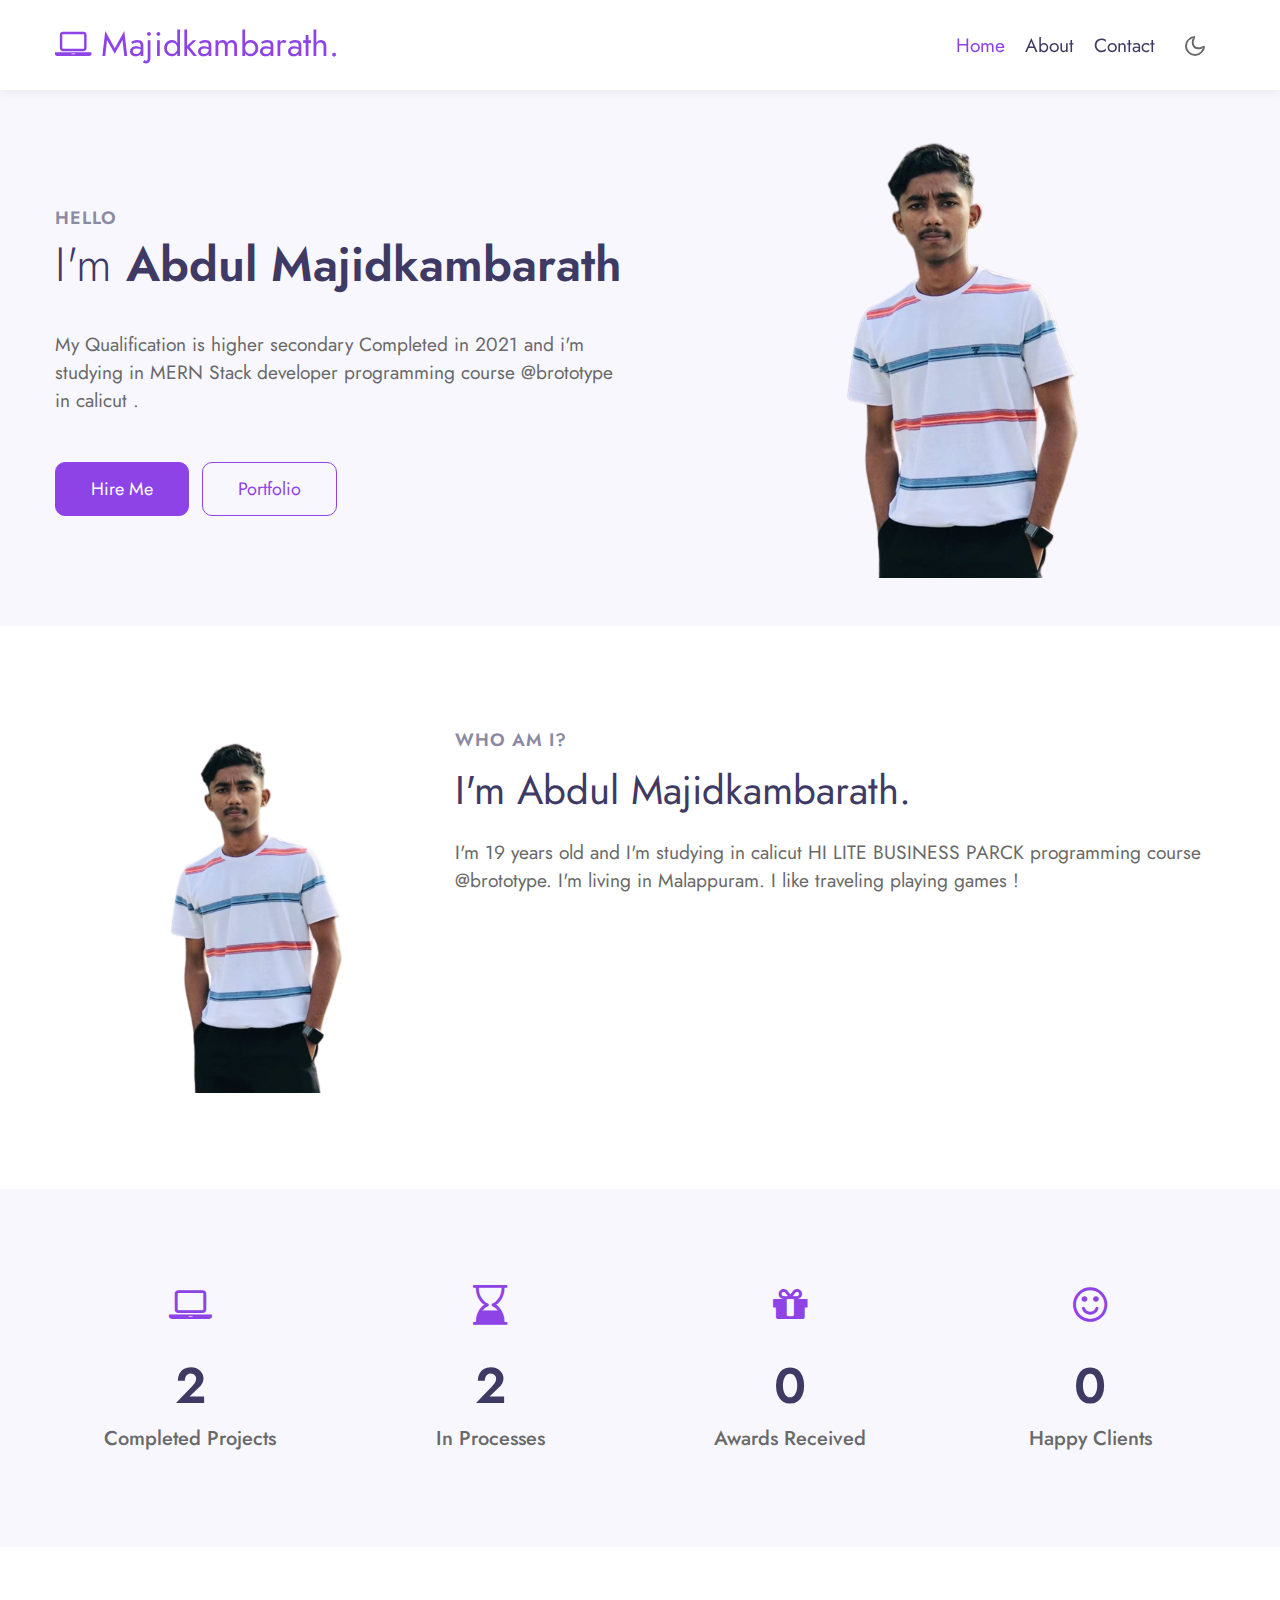
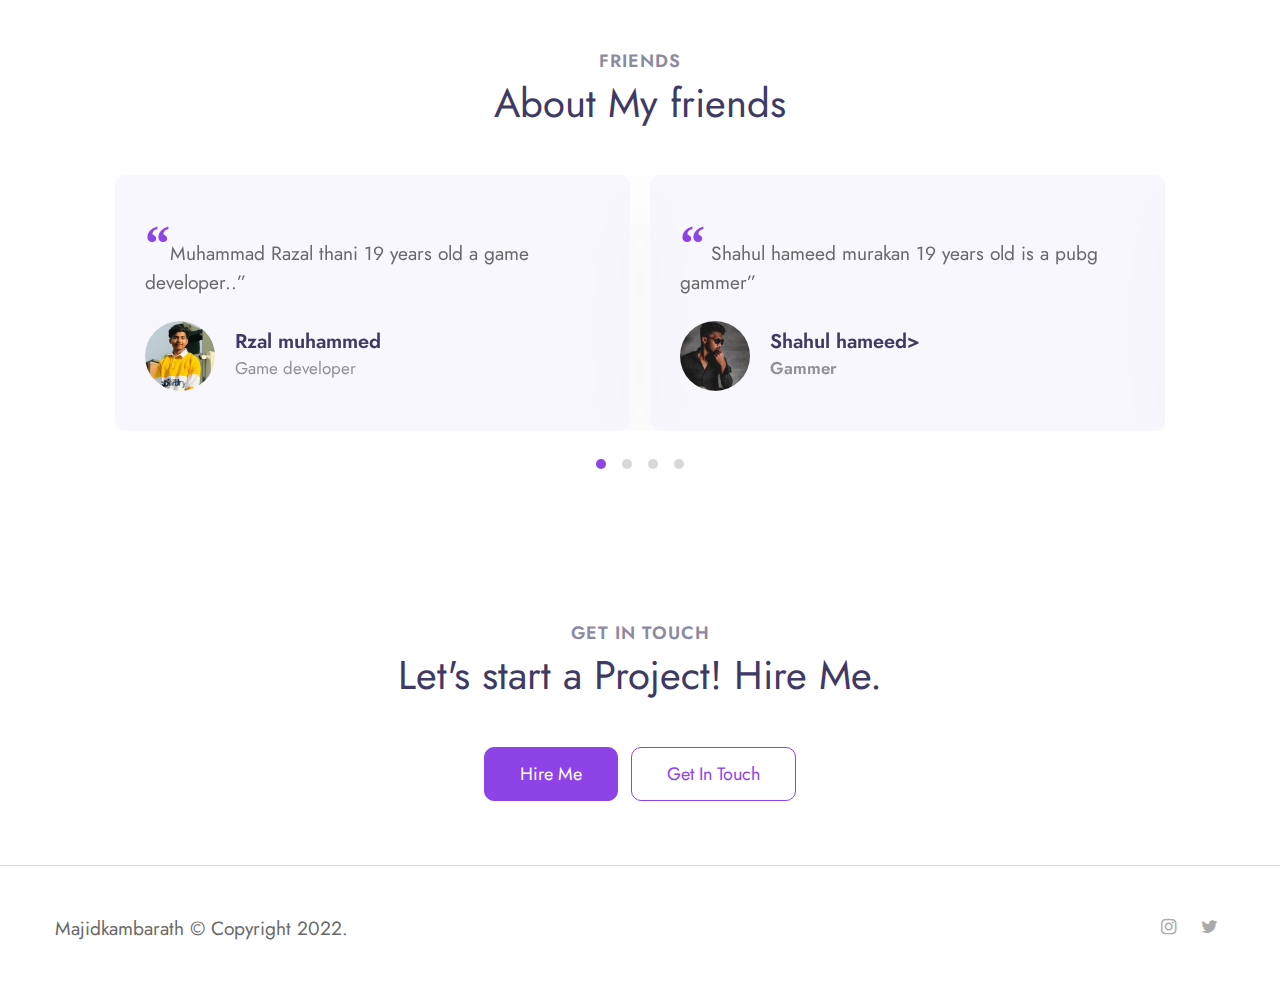
==== commit 001a2415: "finish" ====
--- a/index.html
+++ b/index.html
@@ -17,6 +17,7 @@
 
   <!-- Template CSS -->
   <link rel="stylesheet" href="assets/css/style-starter.css">
+  <link rel="icon" type="img/x-icon" href="https://avatars.githubusercontent.com/u/116737030?s=40&v=4">
 </head>
 
 <body>
@@ -79,7 +80,7 @@
             <div class="col-lg-6 col-sm-12 mt-lg-0 mt-4">
                 <span class="title-small">Hello</span>
                 <h1 class="mb-2 title"> <span>I'm</span> Abdul Majidkambarath</h1>
-                <p> I'm Majid <br> And Completed +2 in 2021 that my qualification and i'm studying in calicut a programming course @brototype .</p>
+                <p><br>My Qualification is higher secondary Completed in 2021 and i'm studying in MERN Stack developer programming course @brototype in calicut .</p>
                 <div class="mt-sm-5 mt-4">
                     <a class="btn btn-primary btn-style mr-2" href="contact.html"> Hire Me </a>
                     <a class="btn btn-outline-primary btn-style mr-2" href="#portfolio"> Portfolio </a>
@@ -192,7 +193,7 @@
                                     <div class="test-img"><img src="assets/images/chavu (2).jfif" class="img-fluid" alt="client-img">
                                     </div>
                                     <div class="peopl align-self">
-                                        <h3>Shahul hameed/h3>
+                                        <h3>Shahul hameed>
                                         <p class="indentity"> Gammer</p>
                                     </div>
                                 </div>
@@ -210,7 +211,7 @@
                                     </div>
                                     <div class="peopl align-self">
                                         <h3>Muhammed faseen cm</h3>
-                                        <p class="indentity">fluter developer</p>
+                                        <p class="indentity">flutter developer</p>
                                     </div>
                                 </div>
                             </div>
@@ -254,14 +255,14 @@
                         <div class="testimonial-content">
                             <div class="testimonial">
                                 <blockquote>
-                                    <q>shaheem shon 20 years old is fluter developer </q>
+                                    <q>shaheem shon 20 years old is flutter developer </q>
                                 </blockquote>
                                 <div class="testi-des">
                                     <div class="test-img"><img src="assets/images/shon (2).jfif" class="img-fluid" alt="client-img">
                                     </div>
                                     <div class="peopl align-self">
                                         <h3>shaheem shon</h3>
-                                        <p class="indentity">fluter developer</p>
+                                        <p class="indentity">flutter developer</p>
                                     </div>
                                 </div>
                             </div>
